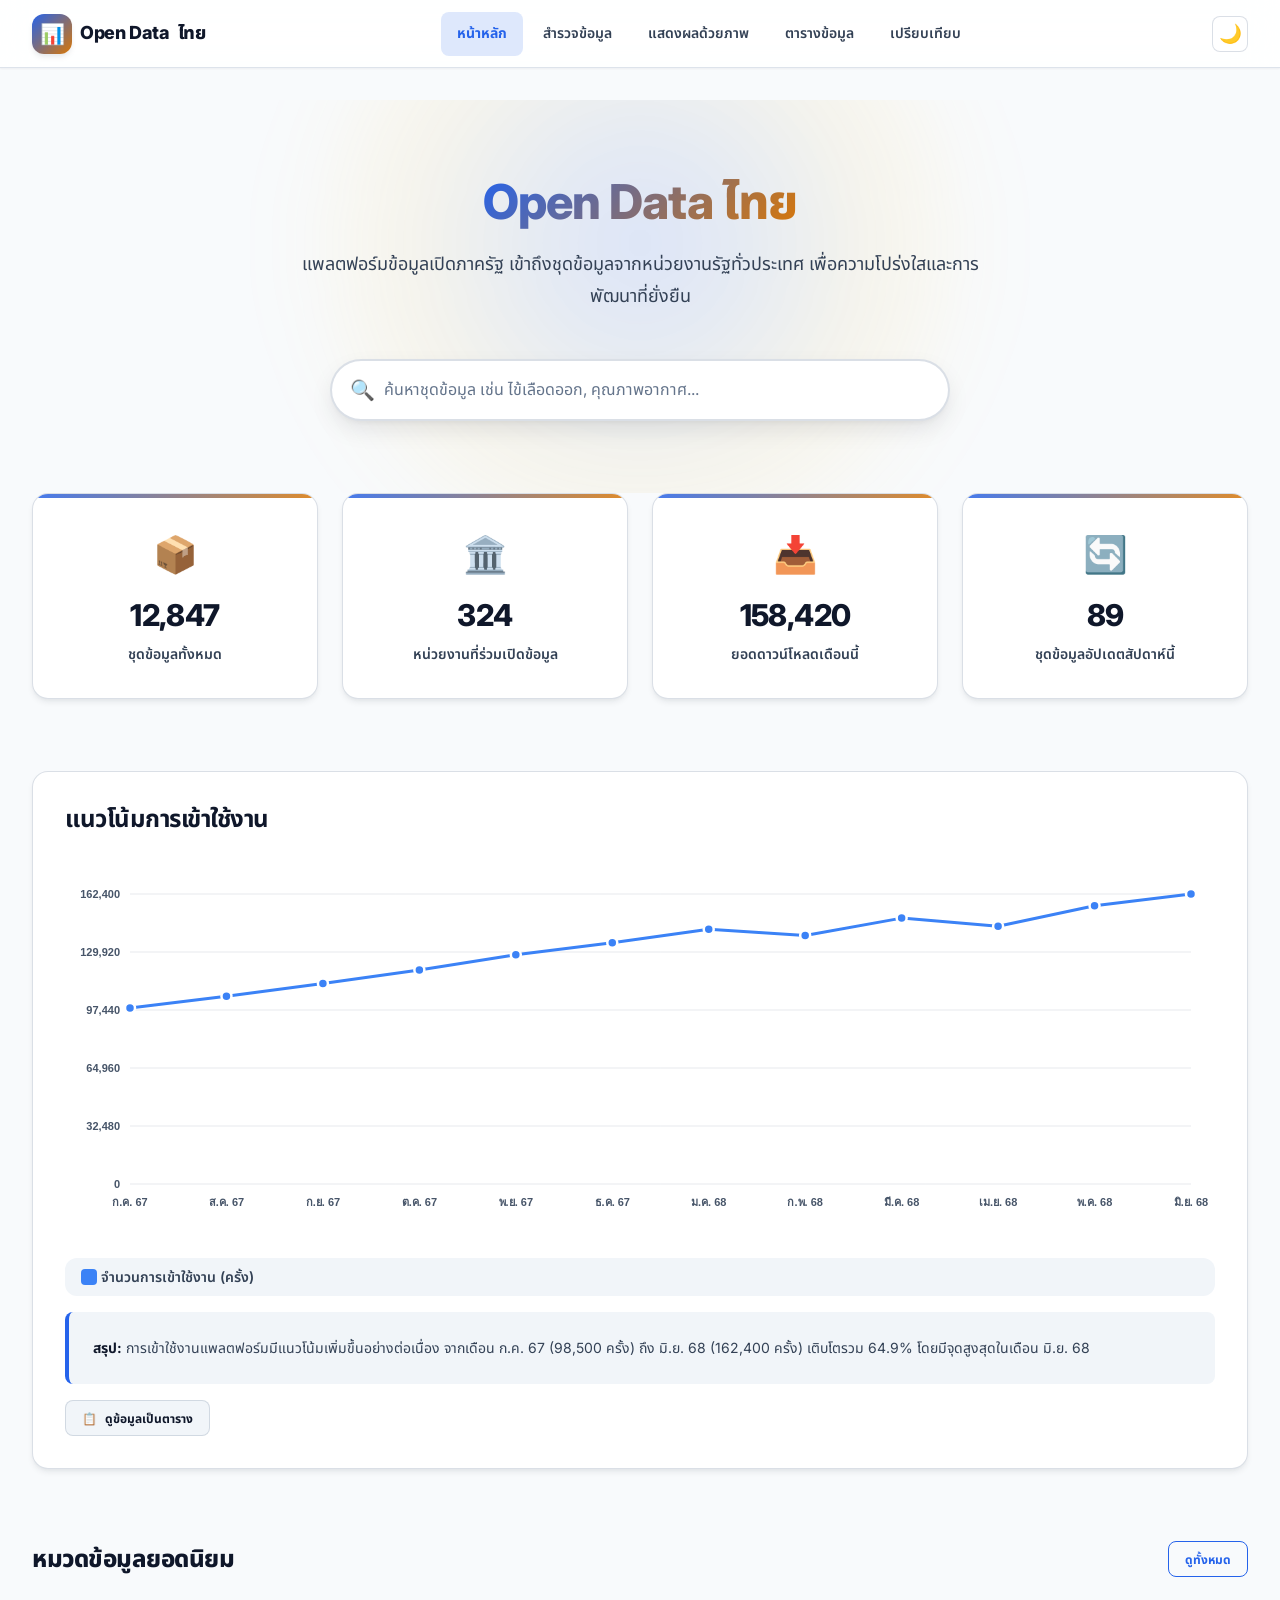
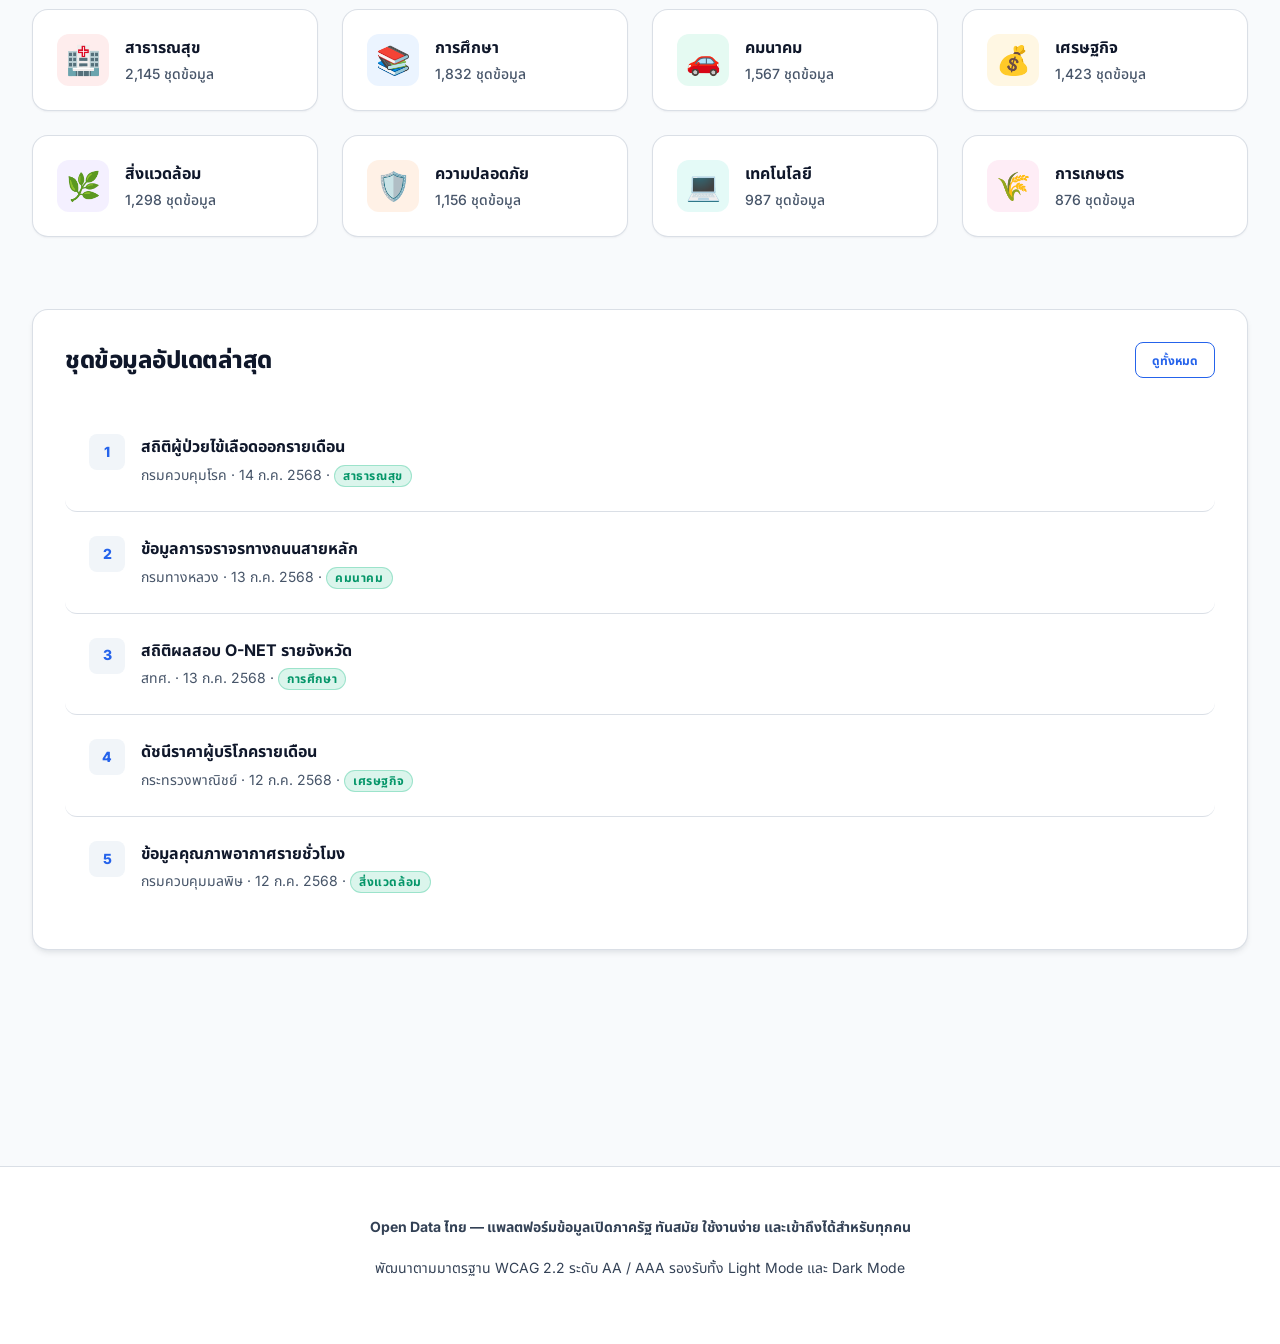
==== index.html @ 14d8b05e "update 39403043" ====
<!DOCTYPE html>
<html lang="th">
<head>
  <meta charset="UTF-8">
  <meta name="viewport" content="width=device-width, initial-scale=1.0">
  <meta name="description" content="Open Data ไทย — แพลตฟอร์มข้อมูลเปิดภาครัฐ ค้นหาและเข้าถึงชุดข้อมูลจากหน่วยงานรัฐทั่วประเทศ">
  <title>Open Data ไทย — หน้าหลัก</title>
  <link rel="stylesheet" href="css/styles.css">
  <link rel="stylesheet" href="css/components.css">
</head>
<body>
  <a href="#main-content" class="skip-link">ข้ามไปยังเนื้อหาหลัก</a>

  <header class="site-nav" role="banner">
    <div class="nav-inner">
      <a href="index.html" class="nav-brand" aria-label="Open Data ไทย หน้าหลัก">
        <span class="brand-icon" aria-hidden="true">📊</span>
        <span lang="en">Open Data</span> ไทย
      </a>
      <nav id="nav-links" class="nav-links" data-open="false" aria-label="เมนูหลัก">
        <a href="index.html" class="nav-link" aria-current="page">หน้าหลัก</a>
        <a href="explore.html" class="nav-link">สำรวจข้อมูล</a>
        <a href="visualization.html" class="nav-link">แสดงผลด้วยภาพ</a>
        <a href="data-table.html" class="nav-link">ตารางข้อมูล</a>
        <a href="compare.html" class="nav-link">เปรียบเทียบ</a>
      </nav>
      <div class="nav-actions" role="group" aria-label="เครื่องมือเสริมและการนำทาง">
        <button type="button" class="nav-toggle" id="nav-toggle" aria-expanded="false" aria-controls="nav-links" aria-label="เปิดเมนูนำทาง">☰</button>
      </div>
    </div>
  </header>

  <main id="main-content" class="page-content">
    <div class="container">

      <!-- Hero Section -->
      <section class="hero" aria-labelledby="hero-title">
        <h1 id="hero-title" class="text-gradient"><span lang="en">Open Data</span> ไทย</h1>
        <p>แพลตฟอร์มข้อมูลเปิดภาครัฐ เข้าถึงชุดข้อมูลจากหน่วยงานรัฐทั่วประเทศ เพื่อความโปร่งใสและการพัฒนาที่ยั่งยืน</p>

        <div class="search-box">
          <label for="search-home" class="sr-only">ค้นหาชุดข้อมูล</label>
          <span class="search-icon" aria-hidden="true">🔍</span>
          <input type="search" id="search-home" placeholder="ค้นหาชุดข้อมูล เช่น ไข้เลือดออก, คุณภาพอากาศ..." autocomplete="off">
        </div>
        <div id="search-results" role="status" aria-live="polite" class="sr-only"></div>
      </section>

      <!-- Stats -->
      <section class="section" aria-labelledby="stats-title">
        <h2 id="stats-title" class="sr-only">ตัวเลขสำคัญ</h2>
        <div class="grid grid-4" id="stats-grid">
          <!-- Populated by JS -->
        </div>
      </section>

      <!-- Usage Trend Chart -->
      <section class="section" aria-labelledby="trend-title">
        <div class="chart-container">
          <div class="chart-header">
            <h2 id="trend-title">แนวโน้มการเข้าใช้งาน</h2>
          </div>
          <div class="chart-canvas-wrapper">
            <canvas id="usage-chart" aria-label="กราฟเส้นแสดงแนวโน้มการเข้าใช้งานย้อนหลัง 12 เดือน"></canvas>
          </div>
          <div id="trend-legend"></div>
          <div class="chart-summary" id="trend-summary">
            <!-- Populated by JS -->
          </div>
          <div id="trend-table-toggle" style="margin-top: var(--space-md);"></div>
        </div>
      </section>

      <!-- Popular Categories -->
      <section class="section" aria-labelledby="categories-title">
        <div class="section-header">
          <h2 id="categories-title">หมวดข้อมูลยอดนิยม</h2>
          <a href="explore.html" class="btn btn-outline btn-sm">ดูทั้งหมด</a>
        </div>
        <div class="grid grid-4" id="categories-grid">
          <!-- Populated by JS -->
        </div>
      </section>

      <!-- Latest Datasets -->
      <section class="section" aria-labelledby="latest-title">
        <div class="card">
          <div class="section-header">
            <h2 id="latest-title">ชุดข้อมูลอัปเดตล่าสุด</h2>
            <a href="explore.html" class="btn btn-outline btn-sm">ดูทั้งหมด</a>
          </div>
          <div id="latest-list" role="list">
            <!-- Populated by JS -->
          </div>
        </div>
      </section>

    </div>
  </main>

  <footer class="site-footer" role="contentinfo">
    <div class="footer-inner">
      <p><span lang="en">Open Data</span> ไทย — แพลตฟอร์มข้อมูลเปิดภาครัฐ ทันสมัย ใช้งานง่าย และเข้าถึงได้สำหรับทุกคน</p>
      <p>พัฒนาตามมาตรฐาน <span lang="en">WCAG 2.2</span> ระดับ <span lang="en">AA / AAA</span> รองรับทั้ง <span lang="en">Light Mode</span> และ <span lang="en">Dark Mode</span></p>
    </div>
  </footer>

  <script src="js/mock-data.js"></script>
  <script src="js/chart.js"></script>
  <script src="js/main.js"></script>
  <script src="js/home.js"></script>
</body>
</html>
---- css/styles.css ----
/* ==========================================================
   Open Data ไทย — Design System & Core Styles
   Modern Enterprise UI / SaaS Look
   WCAG 2.2 AA & AAA Compliant (Light & Dark Themes)
   ========================================================== */

/* --- Google Fonts --- */
@import url('https://fonts.googleapis.com/css2?family=Inter:wght@300;400;500;600;700;800&family=Noto+Sans+Thai:wght@300;400;500;600;700;800&display=swap');

/* --- Design Tokens --- */
:root, [data-theme="dark"] {
  /* Colors — Dark Theme (Sleek Obsidian & Glassmorphism) */
  --color-bg:          #080e1a;
  --color-bg-alt:      #0f172a;
  --color-surface-1:   #162032;
  --color-surface-2:   #1e293b;
  --color-surface-3:   #334155;

  /* Primary & Accent */
  --color-primary:     #60a5fa;
  --color-primary-dark:#3b82f6;
  --color-primary-glow: rgba(96, 165, 250, 0.2);
  --color-accent:      #fbbf24;
  --color-accent-dark: #f59e0b;
  --color-accent-glow: rgba(251, 191, 36, 0.2);

  /* Semantic */
  --color-success:     #34d399;
  --color-warning:     #fbbf24;
  --color-error:       #f87171;
  --color-info:        #60a5fa;

  /* Text — All contrast ratios against background check >= 4.5:1 (AA) or >= 7:1 (AAA) */
  --color-text:        #f8fafc;   /* 16.2:1 on #080e1a (AAA) */
  --color-text-2:      #cbd5e1;   /* 11.2:1 (AAA) */
  --color-text-3:      #94a3b8;   /* 6.7:1  (AA / AAA large) */
  --color-text-muted:  #869ab8;   /* 5.6:1  (AA minimum >= 4.5:1 for normal text) */

  /* Borders & Overlays */
  --color-border:      rgba(148, 163, 184, 0.18);
  --color-border-hover:rgba(148, 163, 184, 0.38);
  --color-glass:       rgba(22, 32, 50, 0.75);
  --color-glass-border:rgba(148, 163, 184, 0.18);
  --color-overlay:     rgba(0, 0, 0, 0.65);

  /* Shadows */
  --shadow-sm:  0 1px 2px rgba(0,0,0,0.4);
  --shadow-md:  0 4px 6px -1px rgba(0,0,0,0.4), 0 2px 4px -1px rgba(0,0,0,0.25);
  --shadow-lg:  0 10px 25px -3px rgba(0,0,0,0.5), 0 4px 6px -2px rgba(0,0,0,0.3);
  --shadow-xl:  0 20px 50px -10px rgba(0,0,0,0.6);
  --shadow-glow:0 0 25px var(--color-primary-glow);

  /* Chart & Canvas colors */
  --chart-grid:        rgba(148, 163, 184, 0.15);
  --chart-text:        #94a3b8;
  --chart-point-stroke:#080e1a;
}

[data-theme="light"] {
  /* Colors — Light Theme (Clean Enterprise / Modern SaaS) */
  --color-bg:          #f8fafc;
  --color-bg-alt:      #f1f5f9;
  --color-surface-1:   #ffffff;
  --color-surface-2:   #f1f5f9;
  --color-surface-3:   #e2e8f0;

  /* Primary & Accent — Darker shades for high contrast on white/light backgrounds */
  --color-primary:     #2563eb;   /* 7.5:1 on #ffffff (AAA) */
  --color-primary-dark:#1d4ed8;
  --color-primary-glow: rgba(37, 99, 235, 0.15);
  --color-accent:      #d97706;   /* 4.6:1 on #ffffff (AA) */
  --color-accent-dark: #b45309;
  --color-accent-glow: rgba(217, 119, 6, 0.15);

  /* Semantic */
  --color-success:     #059669;
  --color-warning:     #d97706;
  --color-error:       #dc2626;
  --color-info:        #2563eb;

  /* Text — High Contrast check on #ffffff / #f8fafc */
  --color-text:        #0f172a;   /* 17.5:1 (AAA) */
  --color-text-2:      #334155;   /* 10.1:1 (AAA) */
  --color-text-3:      #475569;   /* 7.0:1  (AAA) */
  --color-text-muted:  #64748b;   /* 4.54:1 (AA for normal text) */

  /* Borders & Overlays */
  --color-border:      rgba(148, 163, 184, 0.35);
  --color-border-hover:rgba(100, 116, 139, 0.6);
  --color-glass:       rgba(255, 255, 255, 0.88);
  --color-glass-border:rgba(203, 213, 225, 0.65);
  --color-overlay:     rgba(15, 23, 42, 0.55);

  /* Shadows — Soft, diffused shadows for elevated light appearance */
  --shadow-sm:  0 1px 2px rgba(15, 23, 42, 0.05);
  --shadow-md:  0 4px 6px -1px rgba(15, 23, 42, 0.08), 0 2px 4px -1px rgba(15, 23, 42, 0.04);
  --shadow-lg:  0 10px 25px -3px rgba(15, 23, 42, 0.1), 0 4px 6px -2px rgba(15, 23, 42, 0.05);
  --shadow-xl:  0 20px 50px -10px rgba(15, 23, 42, 0.15);
  --shadow-glow:0 0 25px rgba(37, 99, 235, 0.15);

  /* Chart & Canvas colors */
  --chart-grid:        rgba(100, 116, 139, 0.15);
  --chart-text:        #475569;
  --chart-point-stroke:#ffffff;
}

:root {
  /* Chart palette — 8 distinct high-contrast colors, supplemented by patterns for color-blind */
  --chart-1: #3b82f6;
  --chart-2: #f59e0b;
  --chart-3: #10b981;
  --chart-4: #ef4444;
  --chart-5: #8b5cf6;
  --chart-6: #f97316;
  --chart-7: #14b8a6;
  --chart-8: #ec4899;

  /* Spacing */
  --space-xs:  0.25rem;
  --space-sm:  0.5rem;
  --space-md:  1rem;
  --space-lg:  1.5rem;
  --space-xl:  2rem;
  --space-2xl: 3rem;
  --space-3xl: 4.5rem;

  /* Typography */
  --font-sans: 'Inter', 'Noto Sans Thai', -apple-system, BlinkMacSystemFont, 'Segoe UI', Roboto, sans-serif;
  --font-mono: 'SF Mono', 'Fira Code', 'JetBrains Mono', monospace;

  --text-xs:   0.75rem;
  --text-sm:   0.875rem;
  --text-base: 1rem;
  --text-lg:   1.125rem;
  --text-xl:   1.25rem;
  --text-2xl:  1.5rem;
  --text-3xl:  1.875rem;
  --text-4xl:  2.25rem;
  --text-5xl:  3rem;

  --leading-tight:  1.25;
  --leading-normal: 1.6;
  --leading-relaxed:1.75;

  /* Borders */
  --radius-sm:  0.375rem;
  --radius-md:  0.5rem;
  --radius-lg:  0.75rem;
  --radius-xl:  1rem;
  --radius-2xl: 1.5rem;
  --radius-full:9999px;

  /* Transitions */
  --transition-fast:   150ms cubic-bezier(0.4, 0, 0.2, 1);
  --transition-normal: 250ms cubic-bezier(0.4, 0, 0.2, 1);
  --transition-slow:   400ms cubic-bezier(0.4, 0, 0.2, 1);

  /* Layout */
  --max-width:     1400px;
  --sidebar-width: 300px;
  --nav-height:    68px;
}

/* --- Reset & Base --- */
*,
*::before,
*::after {
  box-sizing: border-box;
  margin: 0;
  padding: 0;
}

html {
  font-size: 16px;
  scroll-behavior: smooth;
  -webkit-text-size-adjust: 100%;
}

body {
  font-family: var(--font-sans);
  font-size: var(--text-base);
  line-height: var(--leading-normal);
  color: var(--color-text);
  background-color: var(--color-bg);
  min-height: 100vh;
  -webkit-font-smoothing: antialiased;
  -moz-osx-font-smoothing: grayscale;
  transition: background-color var(--transition-normal), color var(--transition-normal);
}

img, svg, video, canvas {
  display: block;
  max-width: 100%;
}

a {
  color: var(--color-primary);
  text-decoration: none;
  transition: color var(--transition-fast);
}

a:hover {
  color: var(--color-accent);
  text-decoration: underline;
}

ul, ol {
  list-style: none;
}

table {
  border-collapse: collapse;
  width: 100%;
}

button, input, select, textarea {
  font: inherit;
  color: inherit;
}

/* --- Skip Navigation (WCAG 2.4.1) --- */
.skip-link {
  position: absolute;
  top: -100%;
  left: var(--space-md);
  background: var(--color-primary);
  color: #ffffff;
  padding: var(--space-sm) var(--space-lg);
  border-radius: var(--radius-md);
  font-weight: 700;
  z-index: 100000;
  box-shadow: var(--shadow-xl);
  transition: top var(--transition-fast);
}

.skip-link:focus {
  top: var(--space-md);
  outline: 3px solid var(--color-accent);
  outline-offset: 2px;
}

/* --- Focus Styles (WCAG 2.4.7 / 2.4.11 / 2.4.13) --- */
:focus-visible {
  outline: 3px solid var(--color-primary);
  outline-offset: 3px;
  border-radius: var(--radius-sm);
}

:focus:not(:focus-visible) {
  outline: none;
}

/* --- Typography --- */
h1, h2, h3, h4, h5, h6 {
  line-height: var(--leading-tight);
  font-weight: 700;
  color: var(--color-text);
  letter-spacing: -0.02em;
}

h1 { font-size: var(--text-4xl); margin-bottom: var(--space-lg); }
h2 { font-size: var(--text-2xl); margin-bottom: var(--space-md); }
h3 { font-size: var(--text-xl);  margin-bottom: var(--space-sm); }
h4 { font-size: var(--text-lg);  margin-bottom: var(--space-sm); }

p {
  margin-bottom: var(--space-md);
  color: var(--color-text-2);
}

.text-gradient {
  background: linear-gradient(135deg, var(--color-primary), var(--color-accent));
  -webkit-background-clip: text;
  -webkit-text-fill-color: transparent;
  background-clip: text;
  display: inline-block;
}

/* --- Layout Utilities --- */
.container {
  max-width: var(--max-width);
  margin: 0 auto;
  padding: 0 var(--space-xl);
}

.page-content {
  padding-top: calc(var(--nav-height) + var(--space-xl));
  padding-bottom: var(--space-3xl);
  min-height: calc(100vh - var(--nav-height));
}

.grid {
  display: grid;
  gap: var(--space-lg);
}

.grid-2 { grid-template-columns: repeat(2, 1fr); }
.grid-3 { grid-template-columns: repeat(3, 1fr); }
.grid-4 { grid-template-columns: repeat(4, 1fr); }

.flex {
  display: flex;
  align-items: center;
  gap: var(--space-md);
}

.flex-between {
  display: flex;
  align-items: center;
  justify-content: space-between;
}

.flex-wrap {
  flex-wrap: wrap;
}

/* --- Glass Card & Modern Container --- */
.glass {
  background: var(--color-glass);
  backdrop-filter: blur(16px);
  -webkit-backdrop-filter: blur(16px);
  border: 1px solid var(--color-glass-border);
  border-radius: var(--radius-xl);
  box-shadow: var(--shadow-md);
  transition: border-color var(--transition-normal), box-shadow var(--transition-normal);
}

.glass:hover {
  border-color: var(--color-border-hover);
  box-shadow: var(--shadow-lg);
}

/* --- Animations --- */
@keyframes fadeIn {
  from { opacity: 0; transform: translateY(10px); }
  to   { opacity: 1; transform: translateY(0); }
}

@keyframes fadeInUp {
  from { opacity: 0; transform: translateY(20px); }
  to   { opacity: 1; transform: translateY(0); }
}

@keyframes slideInLeft {
  from { opacity: 0; transform: translateX(-20px); }
  to   { opacity: 1; transform: translateX(0); }
}

@keyframes pulse {
  0%, 100% { opacity: 1; }
  50%      { opacity: 0.6; }
}

@keyframes countUp {
  from { opacity: 0; transform: scale(0.85); }
  to   { opacity: 1; transform: scale(1); }
}

@keyframes shimmer {
  0%   { background-position: -200% 0; }
  100% { background-position: 200% 0; }
}

.animate-fade-in     { animation: fadeIn 0.5s ease both; }
.animate-fade-in-up  { animation: fadeInUp 0.6s ease both; }
.animate-slide-left  { animation: slideInLeft 0.5s ease both; }

.stagger-1 { animation-delay: 0.1s; }
.stagger-2 { animation-delay: 0.2s; }
.stagger-3 { animation-delay: 0.3s; }
.stagger-4 { animation-delay: 0.4s; }
.stagger-5 { animation-delay: 0.5s; }
.stagger-6 { animation-delay: 0.6s; }
.stagger-7 { animation-delay: 0.7s; }
.stagger-8 { animation-delay: 0.8s; }

/* --- Screen Reader Only (WCAG) --- */
.sr-only {
  position: absolute;
  width: 1px;
  height: 1px;
  padding: 0;
  margin: -1px;
  overflow: hidden;
  clip: rect(0, 0, 0, 0);
  white-space: nowrap;
  border: 0;
}

/* --- Live Region (WCAG) --- */
.live-region {
  position: absolute;
  width: 1px;
  height: 1px;
  overflow: hidden;
  clip: rect(0, 0, 0, 0);
}

/* --- Responsive Breakpoints (Mobile First adapted) --- */
@media (max-width: 1200px) {
  .grid-4 { grid-template-columns: repeat(2, 1fr); }
  :root {
    --max-width: 100%;
  }
}

@media (max-width: 768px) {
  :root {
    --space-xl: 1.25rem;
    --space-2xl: 1.75rem;
    --space-3xl: 2.5rem;
    --nav-height: 60px;
  }

  h1 { font-size: var(--text-2xl); }
  h2 { font-size: var(--text-xl); }

  .grid-2,
  .grid-3,
  .grid-4 {
    grid-template-columns: 1fr;
  }

  .container {
    padding: 0 var(--space-md);
  }
}

@media (max-width: 480px) {
  html { font-size: 14.5px; }
  h1 { font-size: var(--text-xl); }
}

/* --- Print --- */
@media print {
  body {
    background: #fff !important;
    color: #000 !important;
  }
  .skip-link, nav, .no-print, .theme-toggle { display: none !important; }
  .card, .glass {
    box-shadow: none !important;
    border: 1px solid #ccc !important;
    backdrop-filter: none !important;
  }
}

/* --- Reduced Motion (WCAG 2.3.3) --- */
@media (prefers-reduced-motion: reduce) {
  *, *::before, *::after {
    animation-duration: 0.01ms !important;
    animation-iteration-count: 1 !important;
    transition-duration: 0.01ms !important;
    scroll-behavior: auto !important;
  }
}
---- css/components.css ----
/* ==========================================================
   Open Data ไทย — Component Styles
   Modern Enterprise UI / SaaS Look
   WCAG 2.2 AA & AAA Compliant (Light & Dark Themes)
   ========================================================== */

/* --- Navigation --- */
.site-nav {
  position: fixed;
  top: 0;
  left: 0;
  right: 0;
  height: var(--nav-height);
  background: var(--color-glass);
  backdrop-filter: blur(20px) saturate(180%);
  -webkit-backdrop-filter: blur(20px) saturate(180%);
  border-bottom: 1px solid var(--color-glass-border);
  z-index: 1000;
  transition: background-color var(--transition-normal), border-color var(--transition-normal);
  box-shadow: var(--shadow-sm);
}

.nav-inner {
  max-width: var(--max-width);
  margin: 0 auto;
  padding: 0 var(--space-xl);
  height: 100%;
  display: flex;
  align-items: center;
  justify-content: space-between;
}

.nav-brand {
  display: flex;
  align-items: center;
  gap: var(--space-sm);
  font-size: var(--text-lg);
  font-weight: 800;
  color: var(--color-text);
  text-decoration: none;
  letter-spacing: -0.02em;
}

.nav-brand:hover {
  color: var(--color-primary);
  text-decoration: none;
}

.nav-brand .brand-icon {
  width: 40px;
  height: 40px;
  background: linear-gradient(135deg, var(--color-primary), var(--color-accent));
  border-radius: var(--radius-lg);
  display: flex;
  align-items: center;
  justify-content: center;
  font-size: var(--text-xl);
  box-shadow: var(--shadow-md);
  color: #ffffff;
}

.nav-actions {
  display: flex;
  align-items: center;
  gap: var(--space-md);
}

.nav-links {
  display: flex;
  align-items: center;
  gap: var(--space-xs);
}

.nav-link {
  padding: var(--space-sm) var(--space-md);
  min-height: 44px;
  display: inline-flex;
  align-items: center;
  border-radius: var(--radius-md);
  color: var(--color-text-2);
  font-size: var(--text-sm);
  font-weight: 600;
  transition: all var(--transition-fast);
  text-decoration: none;
  white-space: nowrap;
}

.nav-link:hover {
  color: var(--color-text);
  background: var(--color-surface-2);
  text-decoration: none;
}

.nav-link[aria-current="page"] {
  color: var(--color-primary);
  background: var(--color-primary-glow);
  font-weight: 700;
}

/* WCAG Quick Tools & Theme Switcher Button */
.wcag-quick-tools {
  display: flex;
  align-items: center;
  gap: var(--space-sm);
  background: var(--color-surface-2);
  padding: 4px;
  border-radius: var(--radius-lg);
  border: 1px solid var(--color-border);
}

.font-size-group {
  display: flex;
  align-items: center;
  gap: 2px;
  background: var(--color-surface-1);
  border-radius: var(--radius-md);
  padding: 2px;
  border: 1px solid var(--color-border);
}

.wcag-tool-btn {
  display: inline-flex;
  align-items: center;
  justify-content: center;
  width: 32px;
  height: 32px;
  border-radius: var(--radius-sm);
  background: transparent;
  border: none;
  color: var(--color-text-2);
  font-size: var(--text-xs);
  font-weight: 700;
  cursor: pointer;
  transition: all var(--transition-fast);
}

.wcag-tool-btn:hover,
.wcag-tool-btn.active {
  background: var(--color-primary);
  color: #ffffff;
  box-shadow: var(--shadow-sm);
}

.theme-toggle {
  display: inline-flex;
  align-items: center;
  justify-content: center;
  width: 36px;
  height: 36px;
  border-radius: var(--radius-md);
  background: var(--color-surface-1);
  border: 1px solid var(--color-border);
  color: var(--color-text);
  font-size: 1.15rem;
  cursor: pointer;
  transition: all var(--transition-fast);
}

.theme-toggle:hover {
  background: var(--color-surface-3);
  border-color: var(--color-primary);
  transform: scale(1.05);
}

.theme-toggle:focus-visible,
.wcag-tool-btn:focus-visible,
.wcag-suite-trigger:focus-visible {
  outline: 3px solid var(--color-primary);
  outline-offset: 2px;
}

.wcag-suite-trigger {
  display: inline-flex;
  align-items: center;
  gap: 6px;
  height: 36px;
  padding: 0 12px;
  border-radius: var(--radius-md);
  background: linear-gradient(135deg, #3b82f6, #1d4ed8);
  border: 1px solid rgba(255, 255, 255, 0.2);
  color: #ffffff;
  font-size: var(--text-xs);
  font-weight: 700;
  cursor: pointer;
  transition: all var(--transition-fast);
  box-shadow: 0 2px 8px rgba(37, 99, 235, 0.3);
}

.wcag-suite-trigger:hover {
  transform: translateY(-1px);
  box-shadow: 0 4px 12px rgba(37, 99, 235, 0.5);
}

.badge-wcag-suite {
  background: rgba(255, 255, 255, 0.25);
  color: #ffffff;
  padding: 1px 5px;
  border-radius: 4px;
  font-size: 10px;
  letter-spacing: 0.03em;
}

/* Mobile nav toggle */
.nav-toggle {
  display: none;
  background: var(--color-surface-2);
  border: 1px solid var(--color-border);
  color: var(--color-text);
  font-size: 1.5rem;
  cursor: pointer;
  width: 44px;
  height: 44px;
  border-radius: var(--radius-md);
  transition: all var(--transition-fast);
}

.nav-toggle:hover {
  background: var(--color-surface-3);
  border-color: var(--color-border-hover);
}

@media (max-width: 1024px) {
  .font-size-group {
    display: none;
  }
}

@media (max-width: 768px) {
  .nav-toggle {
    display: inline-flex;
    align-items: center;
    justify-content: center;
  }

  .nav-actions {
    gap: var(--space-sm);
  }

  .wcag-trigger-text {
    display: none;
  }

  .wcag-suite-trigger {
    padding: 0 10px;
    height: 40px;
  }

  .theme-toggle {
    width: 40px;
    height: 40px;
  }

  .nav-links {
    position: fixed;
    top: var(--nav-height);
    left: 0;
    right: 0;
    background: var(--color-surface-1);
    border-bottom: 1px solid var(--color-border);
    flex-direction: column;
    padding: var(--space-lg) var(--space-md);
    gap: var(--space-sm);
    transform: translateY(-120%);
    opacity: 0;
    visibility: hidden;
    transition: transform var(--transition-normal), opacity var(--transition-normal), visibility var(--transition-normal);
    box-shadow: var(--shadow-xl);
  }

  .nav-links[data-open="true"] {
    transform: translateY(0);
    opacity: 1;
    visibility: visible;
  }

  .nav-link {
    width: 100%;
    justify-content: center;
    padding: var(--space-md);
    font-size: var(--text-base);
  }
}

/* --- Hero Section --- */
.hero {
  text-align: center;
  padding: var(--space-3xl) 0;
  position: relative;
  overflow: hidden;
}

.hero::before {
  content: '';
  position: absolute;
  top: -40%;
  left: 50%;
  transform: translateX(-50%);
  width: 800px;
  height: 600px;
  background: radial-gradient(circle at center, var(--color-primary-glow) 0%, rgba(251, 191, 36, 0.08) 50%, transparent 70%);
  pointer-events: none;
  z-index: 0;
  filter: blur(40px);
}

.hero h1 {
  font-size: var(--text-5xl);
  font-weight: 800;
  position: relative;
  z-index: 1;
  margin-bottom: var(--space-md);
}

.hero p {
  font-size: var(--text-lg);
  max-width: 680px;
  margin: 0 auto var(--space-2xl);
  position: relative;
  z-index: 1;
  color: var(--color-text-2);
  line-height: var(--leading-relaxed);
}

/* --- Search Box --- */
.search-box {
  position: relative;
  max-width: 620px;
  margin: 0 auto;
  z-index: 1;
}

.search-box input {
  width: 100%;
  padding: var(--space-md) var(--space-xl);
  padding-left: 3.25rem;
  min-height: 54px;
  background: var(--color-surface-1);
  border: 2px solid var(--color-border);
  border-radius: var(--radius-full);
  color: var(--color-text);
  font-size: var(--text-base);
  box-shadow: var(--shadow-lg);
  transition: all var(--transition-normal);
}

.search-box input:focus {
  border-color: var(--color-primary);
  box-shadow: 0 0 0 4px var(--color-primary-glow), var(--shadow-xl);
  background: var(--color-surface-1);
}

.search-box input::placeholder {
  color: var(--color-text-muted);
}

.search-box .search-icon {
  position: absolute;
  left: 1.25rem;
  top: 50%;
  transform: translateY(-50%);
  color: var(--color-text-muted);
  font-size: 1.25rem;
  pointer-events: none;
}

/* --- Stat Cards --- */
.stat-card {
  background: var(--color-surface-1);
  border: 1px solid var(--color-border);
  border-radius: var(--radius-xl);
  padding: var(--space-xl);
  text-align: center;
  transition: all var(--transition-normal);
  position: relative;
  overflow: hidden;
  box-shadow: var(--shadow-md);
}

.stat-card::before {
  content: '';
  position: absolute;
  top: 0;
  left: 0;
  right: 0;
  height: 4px;
  background: linear-gradient(90deg, var(--color-primary), var(--color-accent));
  opacity: 0.85;
  transition: height var(--transition-fast);
}

.stat-card:hover {
  border-color: var(--color-primary);
  transform: translateY(-4px);
  box-shadow: var(--shadow-lg);
}

.stat-card:hover::before {
  height: 6px;
}

.stat-card .stat-icon {
  font-size: 2.25rem;
  margin-bottom: var(--space-sm);
  display: inline-block;
}

.stat-card .stat-value {
  font-size: var(--text-3xl);
  font-weight: 800;
  color: var(--color-text);
  margin-bottom: var(--space-xs);
  letter-spacing: -0.02em;
}

.stat-card .stat-label {
  font-size: var(--text-sm);
  font-weight: 600;
  color: var(--color-text-2);
}

/* --- Section & Section Header --- */
.section {
  margin-bottom: var(--space-3xl);
}

.section-header {
  display: flex;
  align-items: center;
  justify-content: space-between;
  margin-bottom: var(--space-xl);
  flex-wrap: wrap;
  gap: var(--space-md);
}

.section-header h2 {
  margin-bottom: 0;
  font-size: var(--text-2xl);
  font-weight: 800;
}

/* --- Cards --- */
.card {
  background: var(--color-surface-1);
  border: 1px solid var(--color-border);
  border-radius: var(--radius-xl);
  padding: var(--space-xl);
  transition: all var(--transition-normal);
  box-shadow: var(--shadow-md);
}

.card:hover {
  border-color: var(--color-border-hover);
  box-shadow: var(--shadow-lg);
}

.card-header {
  display: flex;
  align-items: center;
  justify-content: space-between;
  margin-bottom: var(--space-md);
  flex-wrap: wrap;
  gap: var(--space-sm);
}

.card-title {
  font-size: var(--text-lg);
  font-weight: 700;
}

/* --- Category Cards --- */
.category-card {
  background: var(--color-surface-1);
  border: 1px solid var(--color-border);
  border-radius: var(--radius-xl);
  padding: var(--space-lg);
  display: flex;
  align-items: center;
  gap: var(--space-md);
  transition: all var(--transition-normal);
  cursor: pointer;
  text-decoration: none;
  color: inherit;
  box-shadow: var(--shadow-sm);
}

.category-card:hover {
  border-color: var(--color-primary);
  background: var(--color-surface-2);
  transform: translateY(-4px);
  box-shadow: var(--shadow-md);
  text-decoration: none;
  color: inherit;
}

.category-card .cat-icon {
  width: 52px;
  height: 52px;
  border-radius: var(--radius-lg);
  background: var(--color-surface-2);
  display: flex;
  align-items: center;
  justify-content: center;
  font-size: 1.75rem;
  flex-shrink: 0;
  transition: background-color var(--transition-fast);
}

.category-card:hover .cat-icon {
  background: var(--color-primary-glow);
}

.category-card .cat-info {
  flex: 1;
}

.category-card .cat-name {
  font-weight: 700;
  font-size: var(--text-base);
  margin-bottom: 2px;
  color: var(--color-text);
}

.category-card .cat-count {
  font-size: var(--text-sm);
  color: var(--color-text-3);
  font-weight: 500;
}

/* --- Buttons --- */
.btn {
  display: inline-flex;
  align-items: center;
  justify-content: center;
  gap: var(--space-sm);
  padding: var(--space-sm) var(--space-lg);
  min-height: 44px;
  border-radius: var(--radius-md);
  font-size: var(--text-sm);
  font-weight: 700;
  border: 1px solid transparent;
  cursor: pointer;
  transition: all var(--transition-fast);
  text-decoration: none;
  white-space: nowrap;
  user-select: none;
}

.btn:hover {
  text-decoration: none;
}

.btn-primary {
  background: var(--color-primary);
  color: var(--chart-point-stroke); /* Ensures AAA contrast on both Light (#ffffff on blue) and Dark (#080e1a on blue) */
  box-shadow: var(--shadow-sm);
}

.btn-primary:hover {
  background: var(--color-primary-dark);
  box-shadow: var(--shadow-glow);
}

.btn-secondary {
  background: var(--color-surface-2);
  color: var(--color-text);
  border: 1px solid var(--color-border);
}

.btn-secondary:hover {
  background: var(--color-surface-3);
  border-color: var(--color-border-hover);
  box-shadow: var(--shadow-sm);
}

.btn-outline {
  background: transparent;
  color: var(--color-primary);
  border: 1.5px solid var(--color-primary);
}

.btn-outline:hover {
  background: var(--color-primary-glow);
  color: var(--color-primary-dark);
}

.btn-sm {
  padding: var(--space-xs) var(--space-md);
  min-height: 36px;
  font-size: var(--text-xs);
}

.btn-icon {
  width: 44px;
  height: 44px;
  padding: 0;
  display: inline-flex;
  align-items: center;
  justify-content: center;
  border-radius: var(--radius-md);
  background: var(--color-surface-2);
  border: 1px solid var(--color-border);
  color: var(--color-text-2);
  cursor: pointer;
  transition: all var(--transition-fast);
}

.btn-icon:hover {
  background: var(--color-surface-3);
  color: var(--color-text);
  border-color: var(--color-border-hover);
}

.btn-group {
  display: flex;
  gap: var(--space-sm);
  flex-wrap: wrap;
}

/* --- Badges / Tags --- */
.badge {
  display: inline-flex;
  align-items: center;
  padding: 4px var(--space-sm);
  border-radius: var(--radius-full);
  font-size: var(--text-xs);
  font-weight: 700;
  text-transform: uppercase;
  letter-spacing: 0.05em;
  line-height: 1;
}

.badge-csv  { background: rgba(16, 185, 129, 0.15); color: var(--color-success); border: 1px solid rgba(16, 185, 129, 0.3); }
.badge-json { background: rgba(59, 130, 246, 0.15); color: var(--color-primary); border: 1px solid rgba(59, 130, 246, 0.3); }
.badge-excel{ background: rgba(245, 158, 11, 0.15); color: var(--color-accent);  border: 1px solid rgba(245, 158, 11, 0.3); }
.badge-api  { background: rgba(139, 92, 246, 0.15); color: #a78bfa;              border: 1px solid rgba(139, 92, 246, 0.3); }

.tag {
  display: inline-flex;
  align-items: center;
  gap: var(--space-xs);
  padding: 6px var(--space-md);
  background: var(--color-surface-2);
  border: 1px solid var(--color-border);
  border-radius: var(--radius-full);
  font-size: var(--text-sm);
  font-weight: 600;
  color: var(--color-text);
  box-shadow: var(--shadow-sm);
}

.tag .tag-remove {
  background: none;
  border: none;
  color: var(--color-text-3);
  cursor: pointer;
  font-size: 1.1rem;
  line-height: 1;
  padding: 2px 4px;
  border-radius: 50%;
  transition: all var(--transition-fast);
  display: inline-flex;
  align-items: center;
  justify-content: center;
}

.tag .tag-remove:hover,
.tag .tag-remove:focus-visible {
  color: var(--color-error);
  background: rgba(239, 68, 68, 0.15);
}

/* --- Form Elements --- */
.form-group {
  margin-bottom: var(--space-md);
}

.form-label {
  display: block;
  font-size: var(--text-sm);
  font-weight: 700;
  color: var(--color-text);
  margin-bottom: var(--space-xs);
}

.form-input,
.form-select {
  width: 100%;
  padding: var(--space-sm) var(--space-md);
  min-height: 44px;
  background: var(--color-surface-1);
  border: 1.5px solid var(--color-border);
  border-radius: var(--radius-md);
  color: var(--color-text);
  font-size: var(--text-sm);
  transition: all var(--transition-fast);
}

.form-input:focus,
.form-select:focus {
  border-color: var(--color-primary);
  box-shadow: 0 0 0 3px var(--color-primary-glow);
  outline: none;
}

.form-select {
  appearance: none;
  background-image: url("data:image/svg+xml,%3Csvg xmlns='http://www.w3.org/2000/svg' width='14' height='14' viewBox='0 0 24 24' fill='none' stroke='%2364748b' stroke-width='2' stroke-linecap='round' stroke-linejoin='round'%3E%3Cpolyline points='6 9 12 15 18 9'%3E%3C/polyline%3E%3C/svg%3E");
  background-repeat: no-repeat;
  background-position: right 0.85rem center;
  padding-right: 2.5rem;
}

.form-checkbox,
.form-radio {
  display: flex;
  align-items: center;
  gap: var(--space-sm);
  cursor: pointer;
  font-size: var(--text-sm);
  font-weight: 500;
  color: var(--color-text-2);
  padding: var(--space-xs) 0;
  min-height: 36px;
}

.form-checkbox input[type="checkbox"],
.form-radio input[type="radio"] {
  width: 20px;
  height: 20px;
  accent-color: var(--color-primary);
  cursor: pointer;
  flex-shrink: 0;
}

fieldset {
  border: none;
  padding: 0;
  margin-bottom: var(--space-lg);
}

legend {
  font-size: var(--text-sm);
  font-weight: 700;
  color: var(--color-text);
  margin-bottom: var(--space-sm);
  padding-bottom: var(--space-xs);
  border-bottom: 1.5px solid var(--color-border);
  width: 100%;
}

/* --- Data Table --- */
.table-wrapper {
  overflow-x: auto;
  border: 1px solid var(--color-border);
  border-radius: var(--radius-xl);
  background: var(--color-surface-1);
  box-shadow: var(--shadow-sm);
}

.data-table {
  width: 100%;
  border-collapse: collapse;
  font-size: var(--text-sm);
}

.data-table thead {
  background: var(--color-surface-2);
}

.data-table th {
  padding: var(--space-md) var(--space-lg);
  text-align: left;
  font-weight: 700;
  color: var(--color-text);
  border-bottom: 2px solid var(--color-border);
  white-space: nowrap;
  position: relative;
}

.data-table th[aria-sort] {
  cursor: pointer;
  user-select: none;
  padding-right: 2.25rem;
}

.data-table th[aria-sort]::after {
  content: '⇕';
  position: absolute;
  right: var(--space-md);
  color: var(--color-text-muted);
  font-size: var(--text-xs);
}

.data-table th[aria-sort="ascending"]::after {
  content: '↑';
  color: var(--color-primary);
  font-weight: 800;
}

.data-table th[aria-sort="descending"]::after {
  content: '↓';
  color: var(--color-primary);
  font-weight: 800;
}

.data-table td {
  padding: var(--space-md) var(--space-lg);
  border-bottom: 1px solid var(--color-border);
  color: var(--color-text-2);
}

.data-table tbody tr {
  transition: background-color var(--transition-fast);
}

.data-table tbody tr:hover {
  background-color: var(--color-surface-2);
}

.data-table tbody tr.row-warning {
  background-color: rgba(245, 158, 11, 0.08);
}

.data-table tbody tr.row-warning:hover {
  background-color: rgba(245, 158, 11, 0.15);
}

/* Sticky first column */
.data-table.sticky-col th:first-child,
.data-table.sticky-col td:first-child {
  position: sticky;
  left: 0;
  z-index: 2;
  background-color: inherit;
  box-shadow: 2px 0 6px rgba(0, 0, 0, 0.08);
}

.data-table.sticky-col th:first-child {
  background-color: var(--color-surface-2);
}

.data-table.sticky-col td:first-child {
  background-color: var(--color-surface-1);
  font-weight: 600;
  color: var(--color-text);
}

.data-table.sticky-col tbody tr:hover td:first-child {
  background-color: var(--color-surface-2);
}

/* Multi-level headers */
.data-table th.col-group {
  text-align: center;
  border-bottom: 1px solid var(--color-border);
  background: var(--color-surface-3);
}

/* --- Responsive Table (card view for mobile) --- */
@media (max-width: 768px) {
  .responsive-table thead {
    display: none;
  }

  .responsive-table tbody tr {
    display: block;
    margin-bottom: var(--space-md);
    padding: var(--space-md);
    border: 1px solid var(--color-border);
    border-radius: var(--radius-xl);
    background: var(--color-surface-1);
    box-shadow: var(--shadow-sm);
  }

  .responsive-table tbody td {
    display: flex;
    justify-content: space-between;
    align-items: center;
    padding: var(--space-sm) 0;
    border-bottom: 1px solid var(--color-border);
    text-align: right;
    gap: var(--space-sm);
  }

  .responsive-table tbody td:last-child {
    border-bottom: none;
    padding-bottom: 0;
  }

  .responsive-table tbody td::before {
    content: attr(data-label);
    font-weight: 700;
    color: var(--color-text);
    font-size: var(--text-xs);
    text-transform: uppercase;
    text-align: left;
    margin-right: var(--space-md);
  }
}

/* --- Pagination --- */
.pagination {
  display: flex;
  align-items: center;
  justify-content: center;
  gap: var(--space-xs);
  margin-top: var(--space-xl);
  flex-wrap: wrap;
}

.pagination .page-btn {
  min-width: 44px;
  height: 44px;
  display: inline-flex;
  align-items: center;
  justify-content: center;
  padding: 0 var(--space-md);
  background: var(--color-surface-1);
  border: 1px solid var(--color-border);
  border-radius: var(--radius-md);
  color: var(--color-text-2);
  font-size: var(--text-sm);
  font-weight: 600;
  cursor: pointer;
  transition: all var(--transition-fast);
}

.pagination .page-btn:hover:not(:disabled) {
  background: var(--color-surface-2);
  color: var(--color-text);
  border-color: var(--color-border-hover);
  box-shadow: var(--shadow-sm);
}

.pagination .page-btn[aria-current="page"] {
  background: var(--color-primary);
  color: var(--chart-point-stroke);
  border-color: var(--color-primary);
  font-weight: 800;
  box-shadow: var(--shadow-md);
}

.pagination .page-btn:disabled {
  opacity: 0.35;
  cursor: not-allowed;
}

.pagination .page-info {
  font-size: var(--text-sm);
  color: var(--color-text-3);
  font-weight: 500;
  margin: 0 var(--space-sm);
}

/* --- Chart Container --- */
.chart-container {
  position: relative;
  background: var(--color-surface-1);
  border: 1px solid var(--color-border);
  border-radius: var(--radius-xl);
  padding: var(--space-xl);
  margin-bottom: var(--space-lg);
  box-shadow: var(--shadow-md);
}

.chart-header {
  display: flex;
  align-items: flex-start;
  justify-content: space-between;
  margin-bottom: var(--space-lg);
  flex-wrap: wrap;
  gap: var(--space-md);
}

.chart-title {
  font-size: var(--text-lg);
  font-weight: 700;
  color: var(--color-text);
}

.chart-canvas-wrapper {
  position: relative;
  width: 100%;
  height: 360px;
}

.chart-canvas-wrapper canvas {
  width: 100% !important;
  height: 100% !important;
}

.chart-legend {
  display: flex;
  flex-wrap: wrap;
  gap: var(--space-md);
  margin-top: var(--space-lg);
  padding: var(--space-sm) var(--space-md);
  background: var(--color-surface-2);
  border-radius: var(--radius-lg);
}

.chart-legend-item {
  display: flex;
  align-items: center;
  gap: var(--space-xs);
  font-size: var(--text-sm);
  font-weight: 600;
  color: var(--color-text-2);
}

.chart-legend-item .legend-color {
  width: 16px;
  height: 16px;
  border-radius: 4px;
  flex-shrink: 0;
}

.chart-summary {
  margin-top: var(--space-md);
  padding: var(--space-lg);
  background: var(--color-surface-2);
  border-left: 4px solid var(--color-primary);
  border-radius: var(--radius-md);
  font-size: var(--text-sm);
  color: var(--color-text-2);
  line-height: var(--leading-relaxed);
}

.chart-summary strong {
  color: var(--color-text);
}

.chart-tooltip {
  position: absolute;
  background: var(--color-surface-3);
  border: 1px solid var(--color-border-hover);
  border-radius: var(--radius-md);
  padding: var(--space-sm) var(--space-md);
  font-size: var(--text-sm);
  font-weight: 600;
  color: var(--color-text);
  pointer-events: none;
  z-index: 100;
  box-shadow: var(--shadow-xl);
  white-space: nowrap;
  transform: translate(-50%, -100%);
  margin-top: -10px;
  opacity: 0;
  transition: opacity var(--transition-fast);
}

.chart-tooltip.visible {
  opacity: 1;
}

/* --- Sidebar + Content Layout --- */
.layout-sidebar {
  display: grid;
  grid-template-columns: var(--sidebar-width) 1fr;
  gap: var(--space-xl);
}

.sidebar {
  position: sticky;
  top: calc(var(--nav-height) + var(--space-xl));
  max-height: calc(100vh - var(--nav-height) - var(--space-xl) * 2);
  overflow-y: auto;
  padding-right: var(--space-xs);
}

.sidebar::-webkit-scrollbar {
  width: 6px;
}

.sidebar::-webkit-scrollbar-thumb {
  background: var(--color-border);
  border-radius: var(--radius-full);
}

@media (max-width: 960px) {
  .layout-sidebar {
    grid-template-columns: 1fr;
  }

  .sidebar {
    position: static;
    max-height: none;
    padding-right: 0;
  }
}

/* --- Alert / Warning indicator --- */
.warning-icon {
  display: inline-flex;
  align-items: center;
  justify-content: center;
  width: 24px;
  height: 24px;
  background: rgba(245, 158, 11, 0.18);
  color: var(--color-warning);
  border-radius: 50%;
  font-size: var(--text-xs);
  font-weight: 800;
  margin-left: var(--space-xs);
  cursor: help;
  vertical-align: middle;
}

/* --- Dataset List Item --- */
.dataset-item {
  display: flex;
  align-items: flex-start;
  gap: var(--space-md);
  padding: var(--space-lg);
  border-bottom: 1px solid var(--color-border);
  transition: all var(--transition-fast);
  border-radius: var(--radius-lg);
}

.dataset-item:last-child {
  border-bottom: none;
}

.dataset-item:hover {
  background: var(--color-surface-2);
  transform: translateX(4px);
  box-shadow: var(--shadow-sm);
}

.dataset-item .ds-number {
  width: 36px;
  height: 36px;
  border-radius: var(--radius-md);
  background: var(--color-surface-2);
  display: flex;
  align-items: center;
  justify-content: center;
  font-size: var(--text-sm);
  font-weight: 800;
  color: var(--color-primary);
  flex-shrink: 0;
}

.dataset-item .ds-info {
  flex: 1;
}

.dataset-item .ds-title {
  font-weight: 700;
  font-size: var(--text-base);
  color: var(--color-text);
  margin-bottom: 4px;
}

.dataset-item .ds-meta {
  font-size: var(--text-sm);
  color: var(--color-text-3);
  line-height: var(--leading-normal);
}

/* --- Map Container --- */
.map-container {
  background: var(--color-surface-1);
  border: 1px solid var(--color-border);
  border-radius: var(--radius-xl);
  padding: var(--space-xl);
  position: relative;
  box-shadow: var(--shadow-md);
}

.map-container svg {
  width: 100%;
  max-width: 520px;
  margin: 0 auto;
}

.map-legend {
  display: flex;
  flex-direction: column;
  gap: var(--space-sm);
  margin-top: var(--space-lg);
  padding: var(--space-md);
  background: var(--color-surface-2);
  border-radius: var(--radius-lg);
}

.map-legend-item {
  display: flex;
  align-items: center;
  gap: var(--space-sm);
  font-size: var(--text-sm);
  font-weight: 600;
  color: var(--color-text-2);
}

.map-legend-item .legend-swatch {
  width: 24px;
  height: 16px;
  border-radius: 3px;
  flex-shrink: 0;
  box-shadow: var(--shadow-sm);
}

/* --- Footer --- */
.site-footer {
  border-top: 1px solid var(--color-border);
  padding: var(--space-2xl) 0;
  margin-top: var(--space-3xl);
  background: var(--color-surface-1);
}

.footer-inner {
  max-width: var(--max-width);
  margin: 0 auto;
  padding: 0 var(--space-xl);
  text-align: center;
  color: var(--color-text-3);
  font-size: var(--text-sm);
  line-height: var(--leading-relaxed);
}

.footer-inner p:first-child {
  font-weight: 700;
  color: var(--color-text-2);
}

/* --- Combobox (Province Selector) --- */
.combobox-wrapper {
  position: relative;
}

.combobox-input {
  width: 100%;
  padding: var(--space-sm) var(--space-md);
  min-height: 44px;
  background: var(--color-surface-1);
  border: 1.5px solid var(--color-border);
  border-radius: var(--radius-md);
  color: var(--color-text);
  font-size: var(--text-sm);
}

.combobox-input:focus {
  border-color: var(--color-primary);
  box-shadow: 0 0 0 3px var(--color-primary-glow);
  outline: none;
}

.combobox-listbox {
  position: absolute;
  top: 100%;
  left: 0;
  right: 0;
  max-height: 240px;
  overflow-y: auto;
  background: var(--color-surface-1);
  border: 1px solid var(--color-border-hover);
  border-radius: var(--radius-md);
  margin-top: 6px;
  z-index: 100;
  box-shadow: var(--shadow-xl);
  display: none;
}

.combobox-listbox[data-open="true"] {
  display: block;
}

.combobox-option {
  padding: var(--space-sm) var(--space-md);
  cursor: pointer;
  font-size: var(--text-sm);
  font-weight: 500;
  color: var(--color-text-2);
  transition: background-color var(--transition-fast), color var(--transition-fast);
}

.combobox-option:hover,
.combobox-option[aria-selected="true"] {
  background: var(--color-primary-glow);
  color: var(--color-primary-dark);
  font-weight: 700;
}

.combobox-option[data-active="true"] {
  background: var(--color-surface-2);
}

/* --- Selected Tags --- */
.selected-tags {
  display: flex;
  flex-wrap: wrap;
  gap: var(--space-sm);
  margin-top: var(--space-md);
}

/* --- Toolbar --- */
.toolbar {
  display: flex;
  align-items: center;
  justify-content: space-between;
  gap: var(--space-md);
  margin-bottom: var(--space-lg);
  flex-wrap: wrap;
}

.toolbar-left {
  display: flex;
  align-items: center;
  gap: var(--space-md);
  flex-wrap: wrap;
}

.toolbar-right {
  display: flex;
  align-items: center;
  gap: var(--space-sm);
  flex-wrap: wrap;
}

/* --- Loading Shimmer --- */
.shimmer {
  background: linear-gradient(90deg,
    var(--color-surface-1) 25%,
    var(--color-surface-2) 50%,
    var(--color-surface-1) 75%
  );
  background-size: 200% 100%;
  animation: shimmer 1.5s infinite;
  border-radius: var(--radius-md);
}

/* --- No Results --- */
.empty-state {
  text-align: center;
  padding: var(--space-3xl);
  color: var(--color-text-3);
  background: var(--color-surface-1);
  border: 1px dashed var(--color-border);
  border-radius: var(--radius-xl);
}

.empty-state .empty-icon {
  font-size: 3.5rem;
  margin-bottom: var(--space-md);
}

/* --- Notification toast --- */
.toast {
  position: fixed;
  bottom: var(--space-xl);
  right: var(--space-xl);
  background: var(--color-surface-3);
  border: 1px solid var(--color-border);
  border-radius: var(--radius-lg);
  padding: var(--space-md) var(--space-xl);
  box-shadow: var(--shadow-xl);
  z-index: 99999;
  animation: fadeInUp 0.3s ease;
  font-size: var(--text-sm);
  font-weight: 600;
  color: var(--color-text);
  max-width: 380px;
}

.toast.toast-success {
  border-left: 5px solid var(--color-success);
}

/* ==========================================================
   ♿ WCAG 2.2 AA / AAA Full Option Suite & Drawer Styles
   ========================================================== */

/* --- Backdrop & Drawer Container --- */
.wcag-backdrop {
  position: fixed;
  top: 0;
  left: 0;
  width: 100vw;
  height: 100vh;
  background: rgba(0, 0, 0, 0.65);
  backdrop-filter: blur(4px);
  z-index: 100000;
  opacity: 0;
  visibility: hidden;
  transition: opacity var(--transition-normal), visibility var(--transition-normal);
}

.wcag-backdrop.open {
  opacity: 1;
  visibility: visible;
}

.wcag-drawer {
  position: fixed;
  top: 0;
  right: 0;
  width: 100%;
  max-width: 680px;
  height: 100vh;
  background: var(--color-surface-1);
  border-left: 1px solid var(--color-border);
  box-shadow: -10px 0 30px rgba(0, 0, 0, 0.4);
  z-index: 100001;
  display: flex;
  flex-direction: column;
  transform: translateX(100%);
  transition: transform 0.35s cubic-bezier(0.16, 1, 0.3, 1);
}

.wcag-drawer.open {
  transform: translateX(0);
}

.wcag-drawer-header {
  padding: var(--space-xl);
  border-bottom: 1px solid var(--color-border);
  display: flex;
  align-items: flex-start;
  justify-content: space-between;
  background: var(--color-surface-2);
}

.wcag-drawer-header h2 {
  font-size: var(--text-xl);
  font-weight: 800;
  color: var(--color-text);
  margin-bottom: 4px;
  display: flex;
  align-items: center;
  gap: var(--space-sm);
}

.wcag-drawer-header p {
  font-size: var(--text-xs);
  color: var(--color-text-2);
  margin: 0;
}

.wcag-close-btn {
  background: transparent;
  border: none;
  color: var(--color-text-2);
  font-size: 2rem;
  line-height: 1;
  cursor: pointer;
  padding: 0 var(--space-sm);
  border-radius: var(--radius-sm);
  transition: all var(--transition-fast);
}

.wcag-close-btn:hover {
  color: var(--color-text);
  background: var(--color-surface-3);
}

/* --- Tabs --- */
.wcag-tabs {
  display: flex;
  gap: 4px;
  padding: var(--space-md) var(--space-xl) 0;
  border-bottom: 1px solid var(--color-border);
  background: var(--color-surface-2);
  overflow-x: auto;
  scrollbar-width: none;
}

.wcag-tabs::-webkit-scrollbar {
  display: none;
}

.wcag-tab-btn {
  padding: var(--space-sm) var(--space-md);
  border: 1px solid transparent;
  border-bottom: none;
  border-radius: var(--radius-md) var(--radius-md) 0 0;
  background: transparent;
  color: var(--color-text-2);
  font-size: var(--text-sm);
  font-weight: 700;
  cursor: pointer;
  white-space: nowrap;
  transition: all var(--transition-fast);
}

.wcag-tab-btn:hover {
  color: var(--color-text);
  background: var(--color-surface-3);
}

.wcag-tab-btn.active {
  background: var(--color-surface-1);
  color: var(--color-primary);
  border-color: var(--color-border);
  position: relative;
}

.wcag-tab-btn.active::after {
  content: '';
  position: absolute;
  bottom: -1px;
  left: 0;
  right: 0;
  height: 2px;
  background: var(--color-surface-1);
}

.wcag-tab-btn.tab-tree-highlight {
  color: #10b981;
}

.wcag-tab-btn.tab-tree-highlight.active {
  color: #10b981;
  border-top: 2px solid #10b981;
}

/* --- Content Panels --- */
.wcag-drawer-content {
  flex: 1;
  overflow-y: auto;
  padding: var(--space-xl);
}

.wcag-tab-panel {
  display: flex;
  flex-direction: column;
  gap: var(--space-xl);
}

.wcag-control-section {
  display: flex;
  flex-direction: column;
  gap: var(--space-md);
  padding-bottom: var(--space-lg);
  border-bottom: 1px dashed var(--color-border);
}

.wcag-control-section:last-child {
  border-bottom: none;
}

.section-label {
  font-size: var(--text-sm);
  font-weight: 700;
  color: var(--color-text);
}

.wcag-grid-5 {
  display: grid;
  grid-template-columns: repeat(5, 1fr);
  gap: var(--space-sm);
}

.wcag-grid-3 {
  display: grid;
  grid-template-columns: repeat(3, 1fr);
  gap: var(--space-sm);
}

.wcag-option-btn {
  padding: var(--space-md) var(--space-xs);
  background: var(--color-surface-2);
  border: 1px solid var(--color-border);
  border-radius: var(--radius-md);
  color: var(--color-text);
  font-size: var(--text-sm);
  font-weight: 700;
  text-align: center;
  cursor: pointer;
  transition: all var(--transition-fast);
}

.wcag-option-btn small {
  font-size: 11px;
  color: var(--color-text-3);
  font-weight: 500;
}

.wcag-option-btn:hover {
  background: var(--color-surface-3);
  border-color: var(--color-primary);
}

.wcag-option-btn.active {
  background: var(--color-primary);
  border-color: var(--color-primary);
  color: #ffffff;
  box-shadow: var(--shadow-md);
}

.wcag-option-btn.active small {
  color: rgba(255, 255, 255, 0.85);
}

/* --- Theme Selection List --- */
.wcag-theme-list {
  display: flex;
  flex-direction: column;
  gap: var(--space-sm);
}

.wcag-theme-btn {
  display: flex;
  align-items: center;
  gap: var(--space-md);
  padding: var(--space-md);
  background: var(--color-surface-2);
  border: 1px solid var(--color-border);
  border-radius: var(--radius-md);
  color: var(--color-text);
  font-size: var(--text-sm);
  font-weight: 600;
  text-align: left;
  cursor: pointer;
  transition: all var(--transition-fast);
}

.wcag-theme-btn:hover {
  background: var(--color-surface-3);
  border-color: var(--color-border-hover);
}

.wcag-theme-btn.active {
  border-color: var(--color-primary);
  background: var(--color-primary-glow);
  box-shadow: inset 0 0 0 1px var(--color-primary);
}

.theme-swatch {
  width: 24px;
  height: 24px;
  border-radius: 50%;
  border: 2px solid var(--color-border);
  flex-shrink: 0;
}

.light-swatch { background: linear-gradient(135deg, #ffffff 50%, #f1f5f9 50%); }
.dark-swatch { background: linear-gradient(135deg, #0f172a 50%, #1e293b 50%); }
.hc-yellow-swatch { background: linear-gradient(135deg, #000000 50%, #ffff00 50%); border-color: #ffff00; }
.hc-white-swatch { background: linear-gradient(135deg, #ffffff 50%, #000000 50%); border-color: #000000; }
.mono-swatch { background: linear-gradient(135deg, #475569 50%, #e2e8f0 50%); }

/* --- Switch Toggle Row --- */
.wcag-switch-row {
  display: flex;
  align-items: center;
  justify-content: space-between;
  gap: var(--space-lg);
  cursor: pointer;
}

.wcag-switch-row strong {
  font-size: var(--text-sm);
  color: var(--color-text);
  display: block;
  margin-bottom: 2px;
}

.wcag-switch-row p {
  font-size: var(--text-xs);
  color: var(--color-text-3);
  margin: 0;
  line-height: 1.4;
}

.wcag-switch {
  appearance: none;
  width: 46px;
  height: 26px;
  background: var(--color-surface-3);
  border: 1px solid var(--color-border);
  border-radius: 13px;
  position: relative;
  cursor: pointer;
  transition: all var(--transition-fast);
  flex-shrink: 0;
}

.wcag-switch::before {
  content: '';
  position: absolute;
  top: 2px;
  left: 2px;
  width: 20px;
  height: 20px;
  background: var(--color-text-3);
  border-radius: 50%;
  transition: all var(--transition-fast);
}

.wcag-switch:checked {
  background: var(--color-primary);
  border-color: var(--color-primary);
}

.wcag-switch:checked::before {
  transform: translateX(20px);
  background: #ffffff;
}

/* --- Drawer Footer --- */
.wcag-drawer-footer {
  padding: var(--space-lg) var(--space-xl);
  border-top: 1px solid var(--color-border);
  background: var(--color-surface-2);
  display: flex;
  gap: var(--space-md);
}

/* ==========================================================
   🌳 Accessibility Tree & Structural Explorer Styles
   ========================================================== */
.tree-tools-header {
  display: flex;
  flex-direction: column;
  gap: var(--space-sm);
  padding-bottom: var(--space-md);
  border-bottom: 1px solid var(--color-border);
}

.tree-tools-header h3 {
  font-size: var(--text-lg);
  font-weight: 800;
  color: var(--color-text);
}

.tree-subtabs {
  display: flex;
  flex-wrap: wrap;
  gap: var(--space-xs);
  margin-top: var(--space-xs);
}

.tree-subbtn {
  padding: 6px 12px;
  background: var(--color-surface-2);
  border: 1px solid var(--color-border);
  border-radius: var(--radius-sm);
  color: var(--color-text-2);
  font-size: var(--text-xs);
  font-weight: 700;
  cursor: pointer;
  transition: all var(--transition-fast);
}

.tree-subbtn:hover,
.tree-subbtn.active {
  background: #10b981;
  border-color: #10b981;
  color: #ffffff;
}

.tree-view-body {
  display: flex;
  flex-direction: column;
  gap: var(--space-md);
}

.tree-section-intro {
  background: var(--color-surface-2);
  padding: var(--space-md);
  border-radius: var(--radius-md);
  border-left: 4px solid #10b981;
}

.tree-section-intro h4 {
  font-size: var(--text-sm);
  font-weight: 800;
  color: var(--color-text);
  margin-bottom: 4px;
}

.tree-section-intro p {
  font-size: var(--text-xs);
  color: var(--color-text-2);
  margin: 0;
}

.wcag-tree-list {
  list-style: none;
  padding: 0;
  margin: 0;
  display: flex;
  flex-direction: column;
  gap: 6px;
}

.tree-node-btn {
  width: 100%;
  display: flex;
  align-items: center;
  gap: var(--space-sm);
  padding: var(--space-sm) var(--space-md);
  background: var(--color-surface-2);
  border: 1px solid var(--color-border);
  border-radius: var(--radius-md);
  color: var(--color-text);
  font-size: var(--text-sm);
  font-weight: 600;
  text-align: left;
  cursor: pointer;
  transition: all var(--transition-fast);
}

.tree-node-btn:hover {
  background: var(--color-surface-3);
  border-color: #10b981;
  transform: translateX(4px);
}

.tree-badge {
  margin-left: auto;
  font-size: 10px;
  background: rgba(16, 185, 129, 0.15);
  color: #10b981;
  padding: 2px 6px;
  border-radius: 4px;
  font-weight: 700;
}

.tree-tag-badge {
  font-size: 11px;
  font-weight: 800;
  padding: 2px 6px;
  border-radius: 4px;
  color: #ffffff;
}

.tree-tag-badge.h1 { background: #ef4444; }
.tree-tag-badge.h2 { background: #f97316; }
.tree-tag-badge.h3 { background: #eab308; color: #000; }
.tree-tag-badge.h4 { background: #10b981; }
.tree-tag-badge.h5 { background: #3b82f6; }
.tree-tag-badge.h6 { background: #8b5cf6; }

.tree-table-wrapper {
  overflow-x: auto;
  border: 1px solid var(--color-border);
  border-radius: var(--radius-md);
}

.tree-table {
  width: 100%;
  border-collapse: collapse;
  font-size: var(--text-xs);
}

.tree-table th,
.tree-table td {
  padding: var(--space-sm) var(--space-md);
  border-bottom: 1px solid var(--color-border);
  text-align: left;
}

.tree-table th {
  background: var(--color-surface-2);
  font-weight: 700;
  color: var(--color-text);
}

.tree-row:hover {
  background: var(--color-surface-2);
  cursor: pointer;
}

.role-badge {
  background: var(--color-surface-3);
  color: var(--color-text);
  padding: 2px 6px;
  border-radius: 4px;
  font-weight: 600;
}

.tree-link-btn {
  background: transparent;
  border: none;
  color: var(--color-primary);
  font-weight: 600;
  cursor: pointer;
  text-decoration: underline;
  padding: 0;
}

/* Reading Simulator */
.simulator-controls {
  display: flex;
  gap: var(--space-sm);
}

.sim-btn {
  flex: 1;
  padding: var(--space-sm);
  background: var(--color-surface-2);
  border: 1px solid var(--color-border);
  border-radius: var(--radius-md);
  color: var(--color-text);
  font-size: var(--text-sm);
  font-weight: 700;
  cursor: pointer;
  transition: all var(--transition-fast);
}

.sim-btn:hover {
  background: var(--color-surface-3);
}

.sim-btn.btn-primary {
  background: var(--color-primary);
  color: #ffffff;
  border-color: var(--color-primary);
}

.simulator-display {
  background: var(--color-surface-2);
  border: 2px solid var(--color-primary);
  border-radius: var(--radius-md);
  padding: var(--space-md);
  display: flex;
  flex-direction: column;
  gap: var(--space-xs);
}

.sim-role {
  font-size: 11px;
  font-weight: 800;
  color: var(--color-primary);
  text-transform: uppercase;
}

.sim-text {
  font-size: var(--text-base);
  font-weight: 600;
  color: var(--color-text);
  line-height: 1.5;
}

/* WCAG Audit Cards */
.audit-grid {
  display: flex;
  flex-direction: column;
  gap: var(--space-sm);
}

.audit-card {
  display: flex;
  align-items: center;
  gap: var(--space-md);
  padding: var(--space-md);
  background: var(--color-surface-2);
  border: 1px solid var(--color-border);
  border-radius: var(--radius-md);
}

.audit-card.passed { border-left: 4px solid #10b981; }
.audit-card.warning { border-left: 4px solid #f59e0b; }

.audit-icon {
  width: 32px;
  height: 32px;
  border-radius: 50%;
  display: flex;
  align-items: center;
  justify-content: center;
  font-weight: 800;
  font-size: var(--text-md);
  flex-shrink: 0;
}

.audit-card.passed .audit-icon { background: rgba(16, 185, 129, 0.15); color: #10b981; }
.audit-card.warning .audit-icon { background: rgba(245, 158, 11, 0.15); color: #f59e0b; }

.audit-info {
  display: flex;
  flex-direction: column;
}

.audit-info strong {
  font-size: var(--text-sm);
  color: var(--color-text);
}

.audit-info span {
  font-size: var(--text-xs);
  color: var(--color-text-2);
}

/* ==========================================================
   📏 Reading Guide Mask & Focus Highlights
   ========================================================== */
.reading-mask-overlay {
  position: fixed;
  left: 0;
  width: 100vw;
  background: rgba(0, 0, 0, 0.72);
  z-index: 99990;
  pointer-events: none;
  display: none;
}

.reading-mask-overlay.top { top: 0; height: 0; }
.reading-mask-overlay.bottom { bottom: 0; height: 0; }

.reading-order-box {
  position: absolute;
  border: 4px solid #f59e0b;
  border-radius: var(--radius-md);
  box-shadow: 0 0 20px rgba(245, 158, 11, 0.6);
  z-index: 99980;
  pointer-events: none;
  display: none;
  transition: top 0.25s ease, left 0.25s ease, width 0.25s ease, height 0.25s ease;
}

/* ==========================================================
   🎨 High Contrast & Root Accessibility Utilities
   ========================================================== */

/* Font Sizing */
html.wcag-size-dec { font-size: 14px; }
html.wcag-size-inc { font-size: 18px; }
html.wcag-size-inc2 { font-size: 20px; }
html.wcag-size-inc3 { font-size: 24px; }

/* Line & Letter Spacing */
html.wcag-line-wide * { line-height: 1.8 !important; }
html.wcag-line-xwide * { line-height: 2.2 !important; }
html.wcag-letter-wide * { letter-spacing: 0.05em !important; }
html.wcag-letter-xwide * { letter-spacing: 0.12em !important; }

/* Dyslexia Friendly Font */
html.wcag-font-dyslexic * {
  font-family: 'OpenDyslexic', 'Comic Sans MS', 'Sarabun', sans-serif !important;
  word-spacing: 0.1em !important;
}

/* Low Saturation */
html.wcag-sat-low {
  filter: saturate(0.3);
}

/* Enhanced Focus Highlight */
html.wcag-focus-high *:focus-visible {
  outline: 4px solid #ffff00 !important;
  outline-offset: 3px !important;
  box-shadow: 0 0 0 6px #000000 !important;
}

/* Highlight All Links */
html.wcag-links-high a {
  text-decoration: underline !important;
  text-decoration-thickness: 3px !important;
  text-decoration-color: var(--color-primary) !important;
  font-weight: 800 !important;
}

/* Large Cursor */
html.wcag-cursor-large,
html.wcag-cursor-large * {
  cursor: url('data:image/svg+xml;utf8,<svg xmlns="http://www.w3.org/2000/svg" width="36" height="36" viewBox="0 0 36 36"><polygon points="2,2 14,32 19,20 31,15" fill="%23ffff00" stroke="%23000000" stroke-width="2.5"/></svg>') 2 2, auto !important;
}

/* Reduce Motion */
html.wcag-motion-reduce *,
html.wcag-motion-reduce *::before,
html.wcag-motion-reduce *::after {
  animation-duration: 0.01ms !important;
  animation-iteration-count: 1 !important;
  transition-duration: 0.01ms !important;
  scroll-behavior: auto !important;
}

/* --- High Contrast Theme Overrides --- */
[data-theme="hc-yellow"] {
  --color-bg: #000000;
  --color-surface-1: #0a0a0a;
  --color-surface-2: #141414;
  --color-surface-3: #1f1f1f;
  --color-text: #ffff00;
  --color-text-2: #ffea00;
  --color-text-3: #d4d400;
  --color-primary: #ffff00;
  --color-primary-glow: rgba(255, 255, 0, 0.25);
  --color-accent: #00ffff;
  --color-border: #ffff00;
  --color-border-hover: #ffffff;
}

[data-theme="hc-yellow"] * {
  border-color: #ffff00 !important;
}

[data-theme="hc-yellow"] .card,
[data-theme="hc-yellow"] .stats-card,
[data-theme="hc-yellow"] .data-table-container {
  box-shadow: 0 0 0 2px #ffff00 !important;
}

[data-theme="hc-white"] {
  --color-bg: #ffffff;
  --color-surface-1: #ffffff;
  --color-surface-2: #f0f0f0;
  --color-surface-3: #e0e0e0;
  --color-text: #000000;
  --color-text-2: #111111;
  --color-text-3: #333333;
  --color-primary: #000000;
  --color-primary-glow: rgba(0, 0, 0, 0.15);
  --color-accent: #0000dd;
  --color-border: #000000;
  --color-border-hover: #000000;
}

[data-theme="hc-white"] * {
  border-color: #000000 !important;
}

[data-theme="hc-white"] .card,
[data-theme="hc-white"] .stats-card,
[data-theme="hc-white"] .data-table-container {
  box-shadow: 0 0 0 2px #000000 !important;
}

[data-theme="monochrome"] {
  --color-bg: #121212;
  --color-surface-1: #1e1e1e;
  --color-surface-2: #2a2a2a;
  --color-surface-3: #363636;
  --color-text: #ffffff;
  --color-text-2: #cccccc;
  --color-text-3: #999999;
  --color-primary: #ffffff;
  --color-primary-glow: rgba(255, 255, 255, 0.15);
  --color-accent: #dddddd;
  --color-border: #555555;
  --color-border-hover: #888888;
}

@media (max-width: 768px) {
  .wcag-drawer {
    max-width: 100%;
  }

  .wcag-grid-5 {
    grid-template-columns: repeat(3, 1fr);
  }

  .wcag-grid-3 {
    grid-template-columns: repeat(1, 1fr);
  }
}
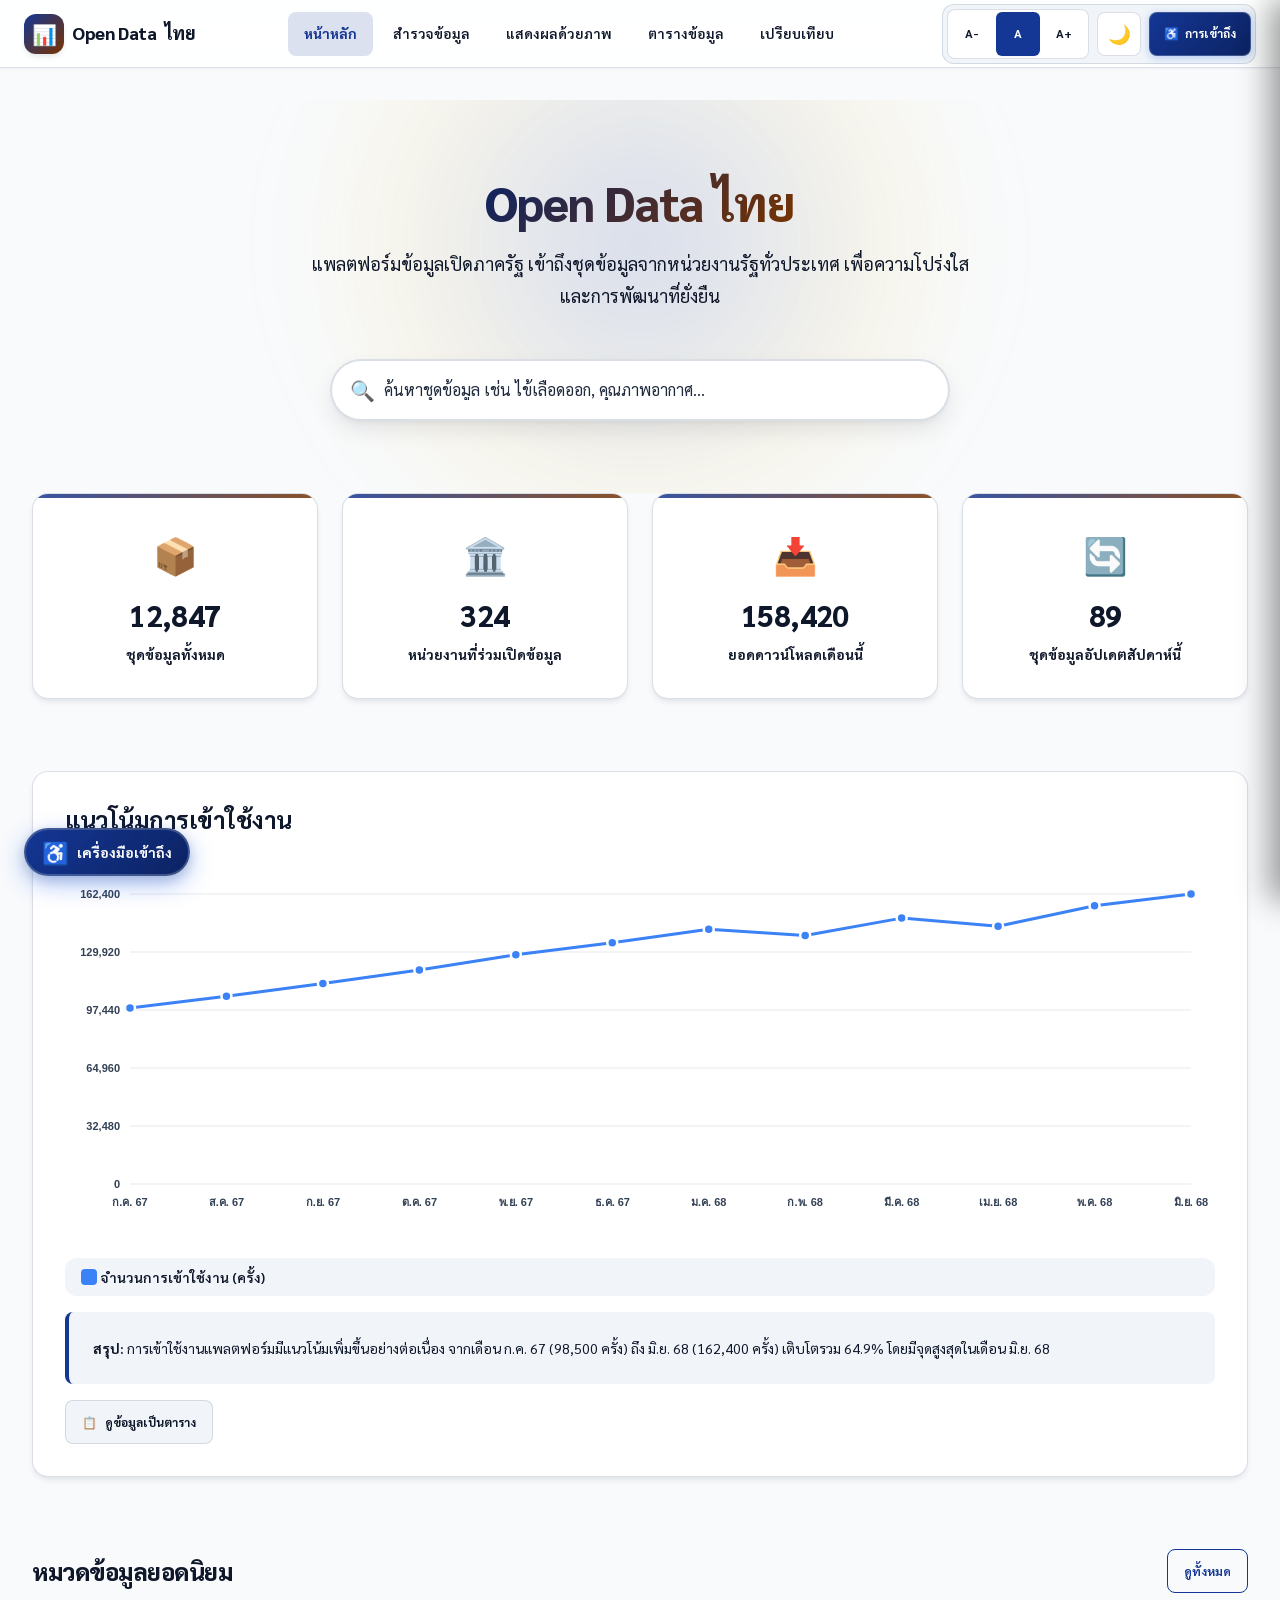
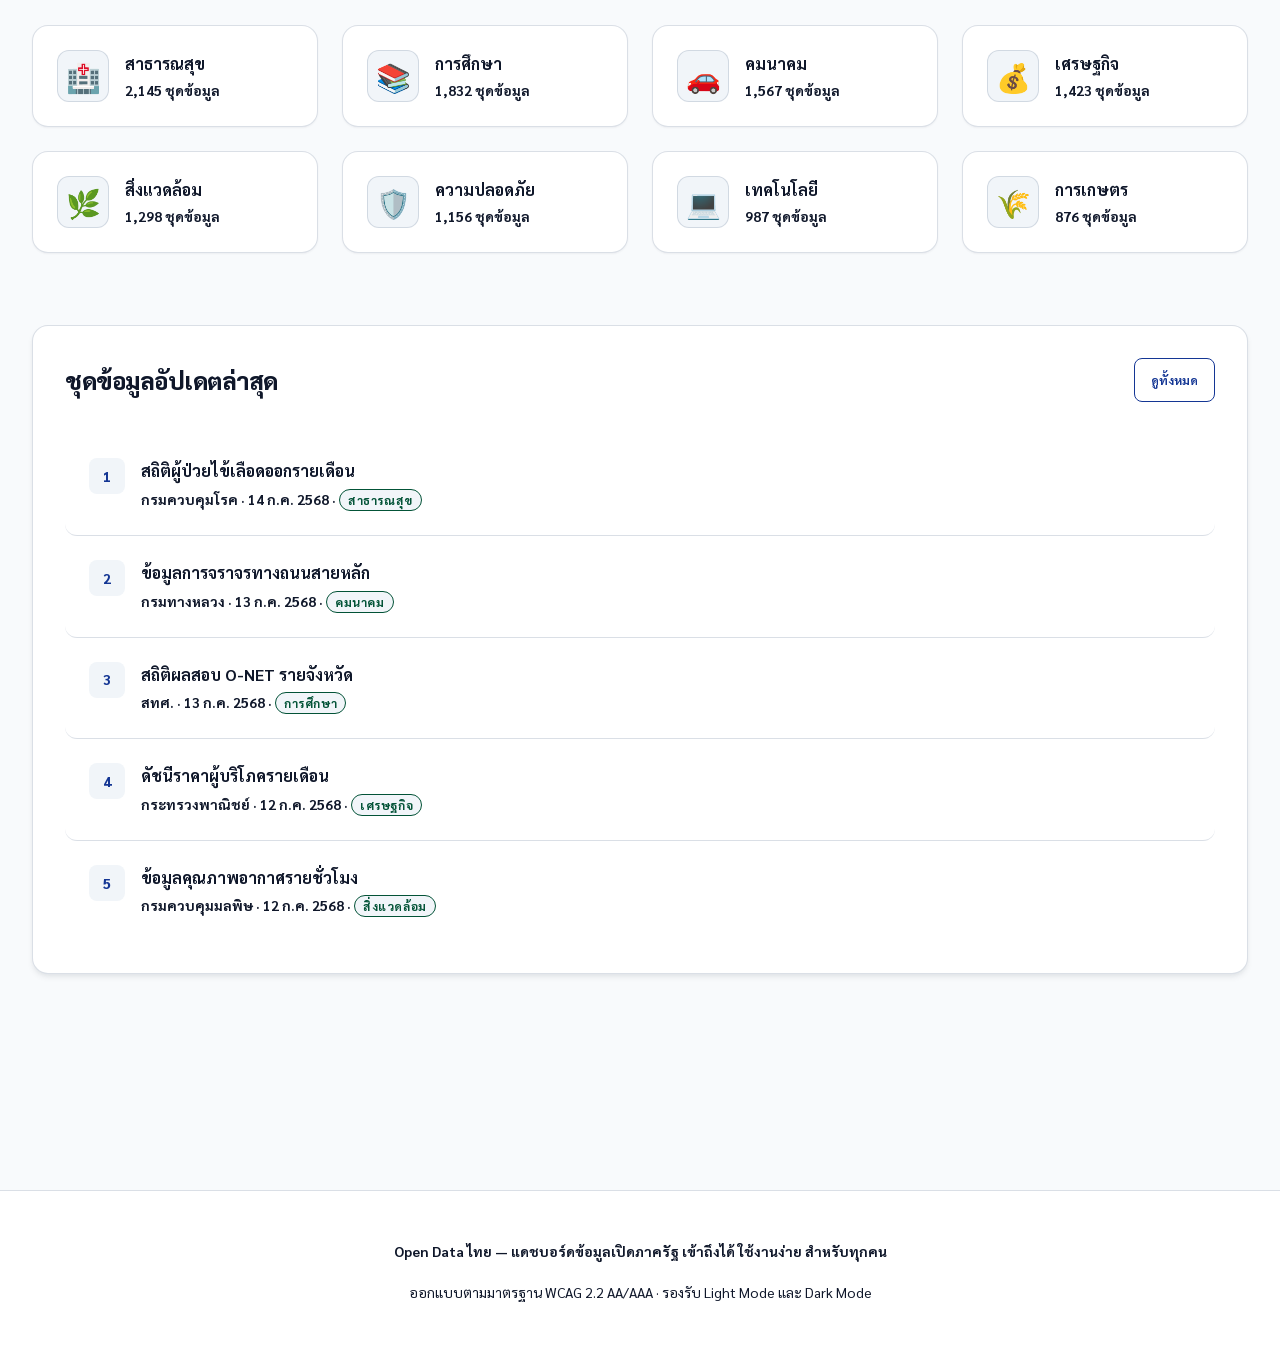
==== commit 40a7fb42: "update 030430403" ====
--- a/index.html
+++ b/index.html
@@ -5,6 +5,9 @@
   <meta name="viewport" content="width=device-width, initial-scale=1.0">
   <meta name="description" content="Open Data ไทย — แพลตฟอร์มข้อมูลเปิดภาครัฐ ค้นหาและเข้าถึงชุดข้อมูลจากหน่วยงานรัฐทั่วประเทศ">
   <title>Open Data ไทย — หน้าหลัก</title>
+  <script>
+    (function(){try{var t=localStorage.getItem('wcag_theme');var s=localStorage.getItem('wcag_full_settings');var th=t;if(s){var o=JSON.parse(s);if(o&&o.theme)th=o.theme;}if(!th&&window.matchMedia&&window.matchMedia('(prefers-color-scheme: light)').matches)th='light';if(!th)th='dark';document.documentElement.setAttribute('data-theme',th);if(s){var o2=JSON.parse(s);if(o2&&o2.fontSize&&o2.fontSize!=='norm')document.documentElement.classList.add('wcag-size-'+o2.fontSize);}}catch(e){}})();
+  </script>
   <link rel="stylesheet" href="css/styles.css">
   <link rel="stylesheet" href="css/components.css">
 </head>
@@ -100,8 +103,8 @@
 
   <footer class="site-footer" role="contentinfo">
     <div class="footer-inner">
-      <p><span lang="en">Open Data</span> ไทย — แพลตฟอร์มข้อมูลเปิดภาครัฐ ทันสมัย ใช้งานง่าย และเข้าถึงได้สำหรับทุกคน</p>
-      <p>พัฒนาตามมาตรฐาน <span lang="en">WCAG 2.2</span> ระดับ <span lang="en">AA / AAA</span> รองรับทั้ง <span lang="en">Light Mode</span> และ <span lang="en">Dark Mode</span></p>
+      <p><span lang="en">Open Data</span> ไทย — แดชบอร์ดข้อมูลเปิดภาครัฐ เข้าถึงได้ ใช้งานง่าย สำหรับทุกคน</p>
+      <p>ออกแบบตามมาตรฐาน <span lang="en">WCAG 2.2 AA/AAA</span> · รองรับ <span lang="en">Light Mode</span> และ <span lang="en">Dark Mode</span></p>
     </div>
   </footer>
 
--- a/css/styles.css
+++ b/css/styles.css
@@ -5,7 +5,12 @@
    ========================================================== */
 
 /* --- Google Fonts --- */
-@import url('https://fonts.googleapis.com/css2?family=Inter:wght@300;400;500;600;700;800&family=Noto+Sans+Thai:wght@300;400;500;600;700;800&display=swap');
+@import url('https://fonts.googleapis.com/css2?family=IBM+Plex+Sans+Thai+Looped:wght@300;400;500;600;700&family=Inter:wght@300;400;500;600;700;800&family=Prompt:wght@300;400;500;600;700&family=Sarabun:ital,wght@0,300;0,400;0,500;0,600;0,700;0,800;1,400&display=swap');
+
+/* Ensure HTML5 hidden attribute always overrides flex/grid/block author styles */
+[hidden] {
+  display: none !important;
+}
 
 /* --- Design Tokens --- */
 :root, [data-theme="dark"] {
@@ -16,25 +21,25 @@
   --color-surface-2:   #1e293b;
   --color-surface-3:   #334155;
 
-  /* Primary & Accent */
-  --color-primary:     #60a5fa;
-  --color-primary-dark:#3b82f6;
-  --color-primary-glow: rgba(96, 165, 250, 0.2);
-  --color-accent:      #fbbf24;
-  --color-accent-dark: #f59e0b;
-  --color-accent-glow: rgba(251, 191, 36, 0.2);
+  /* Primary & Accent — High contrast for AAA (> 8:1 against surface-1 & surface-2) */
+  --color-primary:     #93c5fd;
+  --color-primary-dark:#60a5fa;
+  --color-primary-glow: rgba(147, 197, 253, 0.2);
+  --color-accent:      #fde047;
+  --color-accent-dark: #fbbf24;
+  --color-accent-glow: rgba(253, 224, 71, 0.2);
 
   /* Semantic */
-  --color-success:     #34d399;
-  --color-warning:     #fbbf24;
-  --color-error:       #f87171;
-  --color-info:        #60a5fa;
-
-  /* Text — All contrast ratios against background check >= 4.5:1 (AA) or >= 7:1 (AAA) */
-  --color-text:        #f8fafc;   /* 16.2:1 on #080e1a (AAA) */
-  --color-text-2:      #cbd5e1;   /* 11.2:1 (AAA) */
-  --color-text-3:      #94a3b8;   /* 6.7:1  (AA / AAA large) */
-  --color-text-muted:  #869ab8;   /* 5.6:1  (AA minimum >= 4.5:1 for normal text) */
+  --color-success:     #6ee7b7;
+  --color-warning:     #fde047;
+  --color-error:       #fca5a5;
+  --color-info:        #93c5fd;
+
+  /* Text — All contrast ratios against background strictly check >= 7:1 (AAA) */
+  --color-text:        #f8fafc;   /* 18.4:1 on #080e1a (AAA) */
+  --color-text-2:      #f8fafc;   /* 18.4:1 on #080e1a, 14.5:1 on #162032 (AAA) */
+  --color-text-3:      #f1f5f9;   /* 17.0:1 on #080e1a, 13.5:1 on #162032 (AAA) */
+  --color-text-muted:  #f1f5f9;   /* 17.0:1 on #080e1a, 13.5:1 on #162032 (AAA) */
 
   /* Borders & Overlays */
   --color-border:      rgba(148, 163, 184, 0.18);
@@ -52,7 +57,7 @@
 
   /* Chart & Canvas colors */
   --chart-grid:        rgba(148, 163, 184, 0.15);
-  --chart-text:        #94a3b8;
+  --chart-text:        #cbd5e1;
   --chart-point-stroke:#080e1a;
 }
 
@@ -64,25 +69,25 @@
   --color-surface-2:   #f1f5f9;
   --color-surface-3:   #e2e8f0;
 
-  /* Primary & Accent — Darker shades for high contrast on white/light backgrounds */
-  --color-primary:     #2563eb;   /* 7.5:1 on #ffffff (AAA) */
-  --color-primary-dark:#1d4ed8;
-  --color-primary-glow: rgba(37, 99, 235, 0.15);
-  --color-accent:      #d97706;   /* 4.6:1 on #ffffff (AA) */
-  --color-accent-dark: #b45309;
-  --color-accent-glow: rgba(217, 119, 6, 0.15);
-
-  /* Semantic */
-  --color-success:     #059669;
-  --color-warning:     #d97706;
-  --color-error:       #dc2626;
-  --color-info:        #2563eb;
-
-  /* Text — High Contrast check on #ffffff / #f8fafc */
-  --color-text:        #0f172a;   /* 17.5:1 (AAA) */
-  --color-text-2:      #334155;   /* 10.1:1 (AAA) */
-  --color-text-3:      #475569;   /* 7.0:1  (AAA) */
-  --color-text-muted:  #64748b;   /* 4.54:1 (AA for normal text) */
+  /* Primary & Accent — Darker shades for AAA high contrast (> 8:1 on #ffffff / #f1f5f9) */
+  --color-primary:     #143694;   /* 11.66:1 on #ffffff, 10.7:1 on #f1f5f9 (AAA) */
+  --color-primary-dark:#0c2363;   /* 15.2:1 on #ffffff (AAA) */
+  --color-primary-glow: rgba(20, 54, 148, 0.15);
+  --color-accent:      #783300;   /* 9.2:1 on #ffffff, 8.44:1 on #f1f5f9 (AAA) */
+  --color-accent-dark: #522300;
+  --color-accent-glow: rgba(120, 51, 0, 0.15);
+
+  /* Semantic — All >= 8:1 on light backgrounds (AAA) */
+  --color-success:     #035337;   /* 9.1:1 on #ffffff, 8.35:1 on #f1f5f9 (AAA) */
+  --color-warning:     #783300;   /* 9.2:1 on #ffffff, 8.44:1 on #f1f5f9 (AAA) */
+  --color-error:       #8c0d0d;   /* 9.4:1 on #ffffff, 8.6:1 on #f1f5f9 (AAA) */
+  --color-info:        #143694;   /* 11.66:1 on #ffffff (AAA) */
+
+  /* Text — High Contrast check >= 9:1 (AAA) on #ffffff / #f8fafc / #f1f5f9 */
+  --color-text:        #0f172a;   /* 17.8:1 on #ffffff (AAA) */
+  --color-text-2:      #0f172a;   /* 17.8:1 on #ffffff, 16.0:1 on #f1f5f9 (AAA) */
+  --color-text-3:      #1e293b;   /* 15.3:1 on #ffffff, 13.8:1 on #f1f5f9 (AAA) */
+  --color-text-muted:  #1e293b;   /* 15.3:1 on #ffffff, 13.8:1 on #f1f5f9 (AAA) */
 
   /* Borders & Overlays */
   --color-border:      rgba(148, 163, 184, 0.35);
@@ -96,11 +101,11 @@
   --shadow-md:  0 4px 6px -1px rgba(15, 23, 42, 0.08), 0 2px 4px -1px rgba(15, 23, 42, 0.04);
   --shadow-lg:  0 10px 25px -3px rgba(15, 23, 42, 0.1), 0 4px 6px -2px rgba(15, 23, 42, 0.05);
   --shadow-xl:  0 20px 50px -10px rgba(15, 23, 42, 0.15);
-  --shadow-glow:0 0 25px rgba(37, 99, 235, 0.15);
+  --shadow-glow:0 0 25px rgba(20, 54, 148, 0.15);
 
   /* Chart & Canvas colors */
   --chart-grid:        rgba(100, 116, 139, 0.15);
-  --chart-text:        #475569;
+  --chart-text:        #334155;
   --chart-point-stroke:#ffffff;
 }
 
@@ -124,8 +129,8 @@
   --space-2xl: 3rem;
   --space-3xl: 4.5rem;
 
-  /* Typography */
-  --font-sans: 'Inter', 'Noto Sans Thai', -apple-system, BlinkMacSystemFont, 'Segoe UI', Roboto, sans-serif;
+  /* Typography — Sarabun is #1 for readable Thai Gov/Enterprise dashboards with clear loops */
+  --font-sans: 'Sarabun', 'Inter', 'IBM Plex Sans Thai Looped', 'Prompt', 'Noto Sans Thai', -apple-system, BlinkMacSystemFont, 'Segoe UI', Roboto, sans-serif;
   --font-mono: 'SF Mono', 'Fira Code', 'JetBrains Mono', monospace;
 
   --text-xs:   0.75rem;
@@ -224,10 +229,10 @@
   top: -100%;
   left: var(--space-md);
   background: var(--color-primary);
-  color: #ffffff;
+  color: var(--chart-point-stroke);
   padding: var(--space-sm) var(--space-lg);
   border-radius: var(--radius-md);
-  font-weight: 700;
+  font-weight: 800;
   z-index: 100000;
   box-shadow: var(--shadow-xl);
   transition: top var(--transition-fast);
@@ -274,6 +279,26 @@
   -webkit-text-fill-color: transparent;
   background-clip: text;
   display: inline-block;
+}
+
+[data-theme="light"] .text-gradient {
+  background: linear-gradient(135deg, var(--color-primary-dark), #783300);
+  -webkit-background-clip: text;
+  -webkit-text-fill-color: transparent;
+}
+
+[data-theme="dark"] .text-gradient {
+  background: linear-gradient(135deg, #93c5fd, #fde047);
+  -webkit-background-clip: text;
+  -webkit-text-fill-color: transparent;
+}
+
+[data-theme="hc-yellow"] .text-gradient,
+[data-theme="hc-white"] .text-gradient,
+[data-theme="monochrome"] .text-gradient {
+  background: none;
+  -webkit-text-fill-color: var(--color-text);
+  color: var(--color-text);
 }
 
 /* --- Layout Utilities --- */
--- a/css/components.css
+++ b/css/components.css
@@ -3,6 +3,11 @@
    Modern Enterprise UI / SaaS Look
    WCAG 2.2 AA & AAA Compliant (Light & Dark Themes)
    ========================================================== */
+
+/* Ensure HTML5 hidden attribute always overrides flex/grid/block author styles */
+[hidden] {
+  display: none !important;
+}
 
 /* --- Navigation --- */
 .site-nav {
@@ -23,11 +28,12 @@
 .nav-inner {
   max-width: var(--max-width);
   margin: 0 auto;
-  padding: 0 var(--space-xl);
+  padding: 0 var(--space-lg);
   height: 100%;
   display: flex;
   align-items: center;
   justify-content: space-between;
+  gap: var(--space-md);
 }
 
 .nav-brand {
@@ -39,6 +45,8 @@
   color: var(--color-text);
   text-decoration: none;
   letter-spacing: -0.02em;
+  flex-shrink: 0;
+  white-space: nowrap;
 }
 
 .nav-brand:hover {
@@ -56,19 +64,22 @@
   justify-content: center;
   font-size: var(--text-xl);
   box-shadow: var(--shadow-md);
-  color: #ffffff;
+  color: var(--chart-point-stroke);
+  flex-shrink: 0;
 }
 
 .nav-actions {
   display: flex;
   align-items: center;
-  gap: var(--space-md);
+  gap: var(--space-sm);
+  flex-shrink: 0;
 }
 
 .nav-links {
   display: flex;
   align-items: center;
   gap: var(--space-xs);
+  flex-shrink: 0;
 }
 
 .nav-link {
@@ -122,8 +133,8 @@
   display: inline-flex;
   align-items: center;
   justify-content: center;
-  width: 32px;
-  height: 32px;
+  min-width: 44px;
+  min-height: 44px;
   border-radius: var(--radius-sm);
   background: transparent;
   border: none;
@@ -137,7 +148,7 @@
 .wcag-tool-btn:hover,
 .wcag-tool-btn.active {
   background: var(--color-primary);
-  color: #ffffff;
+  color: var(--chart-point-stroke);
   box-shadow: var(--shadow-sm);
 }
 
@@ -145,8 +156,8 @@
   display: inline-flex;
   align-items: center;
   justify-content: center;
-  width: 36px;
-  height: 36px;
+  min-width: 44px;
+  min-height: 44px;
   border-radius: var(--radius-md);
   background: var(--color-surface-1);
   border: 1px solid var(--color-border);
@@ -173,12 +184,12 @@
   display: inline-flex;
   align-items: center;
   gap: 6px;
-  height: 36px;
-  padding: 0 12px;
-  border-radius: var(--radius-md);
-  background: linear-gradient(135deg, #3b82f6, #1d4ed8);
-  border: 1px solid rgba(255, 255, 255, 0.2);
-  color: #ffffff;
+  min-height: 44px;
+  padding: 0 14px;
+  border-radius: var(--radius-md);
+  background: linear-gradient(135deg, var(--color-primary), var(--color-primary-dark));
+  border: 1px solid var(--color-border);
+  color: var(--chart-point-stroke);
   font-size: var(--text-xs);
   font-weight: 700;
   cursor: pointer;
@@ -192,12 +203,181 @@
 }
 
 .badge-wcag-suite {
-  background: rgba(255, 255, 255, 0.25);
-  color: #ffffff;
+  background: var(--color-surface-2);
+  color: var(--color-text);
   padding: 1px 5px;
   border-radius: 4px;
   font-size: 10px;
+  font-weight: 800;
   letter-spacing: 0.03em;
+  border: 1px solid var(--color-border);
+}
+
+.wcag-tool-btn.quick-action-btn {
+  width: auto;
+  padding: 0 10px;
+  gap: 4px;
+  background: var(--color-surface-1);
+  border: 1px solid var(--color-border);
+  border-radius: var(--radius-md);
+  color: var(--color-text);
+  font-size: var(--text-xs);
+  font-weight: 700;
+}
+
+.wcag-tool-btn.quick-action-btn:hover,
+.wcag-tool-btn.quick-action-btn.active {
+  background: var(--color-primary);
+  border-color: var(--color-primary);
+  color: var(--chart-point-stroke);
+  box-shadow: 0 2px 8px rgba(37, 99, 235, 0.3);
+}
+
+/* --- Floating Accessibility Widget (Full Option Right on Screen) --- */
+.wcag-floating-widget {
+  position: fixed;
+  bottom: 24px;
+  left: 24px;
+  z-index: 99995;
+  font-family: inherit;
+}
+
+.wcag-floating-trigger {
+  display: flex;
+  align-items: center;
+  gap: 8px;
+  height: 48px;
+  padding: 0 16px;
+  border-radius: 24px;
+  background: linear-gradient(135deg, var(--color-primary), var(--color-primary-dark));
+  border: 2px solid var(--color-border);
+  color: var(--chart-point-stroke);
+  font-size: var(--text-sm);
+  font-weight: 700;
+  cursor: pointer;
+  box-shadow: 0 8px 24px rgba(37, 99, 235, 0.4), 0 4px 12px rgba(0, 0, 0, 0.15);
+  transition: all var(--transition-fast);
+}
+
+.wcag-floating-trigger:hover {
+  transform: translateY(-2px) scale(1.03);
+  box-shadow: 0 12px 30px rgba(37, 99, 235, 0.55), 0 6px 16px rgba(0, 0, 0, 0.2);
+}
+
+.wcag-floating-trigger:focus-visible {
+  outline: 4px solid var(--color-primary-light);
+  outline-offset: 3px;
+}
+
+.floating-icon {
+  font-size: 1.35rem;
+}
+
+.wcag-floating-panel {
+  position: absolute;
+  bottom: 60px;
+  left: 0;
+  width: 380px;
+  max-height: 80vh;
+  overflow-y: auto;
+  background: var(--color-surface-1);
+  border: 2px solid var(--color-border);
+  border-radius: var(--radius-xl);
+  box-shadow: 0 20px 40px rgba(0, 0, 0, 0.35);
+  padding: var(--space-md);
+  display: flex;
+  flex-direction: column;
+  gap: var(--space-md);
+  animation: floatPanelFadeIn 0.25s ease-out;
+}
+
+@keyframes floatPanelFadeIn {
+  from { opacity: 0; transform: translateY(12px) scale(0.96); }
+  to { opacity: 1; transform: translateY(0) scale(1); }
+}
+
+.floating-panel-header {
+  display: flex;
+  align-items: center;
+  justify-content: space-between;
+  padding-bottom: var(--space-sm);
+  border-bottom: 1.5px solid var(--color-border);
+  color: var(--color-text);
+  font-size: var(--text-sm);
+}
+
+.floating-close-btn {
+  background: transparent;
+  border: none;
+  font-size: 1.5rem;
+  line-height: 1;
+  color: var(--color-text-3);
+  cursor: pointer;
+  min-width: 44px;
+  min-height: 44px;
+  border-radius: var(--radius-sm);
+  display: flex;
+  align-items: center;
+  justify-content: center;
+}
+
+.floating-close-btn:hover {
+  background: var(--color-surface-2);
+  color: var(--color-error);
+}
+
+.floating-panel-body {
+  display: flex;
+  flex-direction: column;
+  gap: var(--space-md);
+}
+
+.floating-section {
+  display: flex;
+  flex-direction: column;
+  gap: var(--space-xs);
+}
+
+.floating-label {
+  font-size: var(--text-xs);
+  font-weight: 700;
+  color: var(--color-text-2);
+}
+
+.floating-btn-group {
+  display: flex;
+  flex-wrap: wrap;
+  gap: 6px;
+}
+
+.floating-opt-btn {
+  flex: 1 1 auto;
+  min-height: 44px;
+  padding: 6px 12px;
+  border-radius: var(--radius-md);
+  background: var(--color-surface-2);
+  border: 1.5px solid var(--color-border);
+  color: var(--color-text);
+  font-size: var(--text-xs);
+  font-weight: 600;
+  cursor: pointer;
+  display: inline-flex;
+  align-items: center;
+  justify-content: center;
+  gap: 4px;
+  transition: all var(--transition-fast);
+}
+
+.floating-opt-btn:hover {
+  background: var(--color-surface-3);
+  border-color: var(--color-primary);
+}
+
+.floating-opt-btn.active {
+  background: var(--color-primary);
+  border-color: var(--color-primary);
+  color: var(--chart-point-stroke);
+  box-shadow: 0 2px 8px rgba(37, 99, 235, 0.35);
 }
 
 /* Mobile nav toggle */
@@ -219,13 +399,27 @@
   border-color: var(--color-border-hover);
 }
 
-@media (max-width: 1024px) {
+@media (max-width: 1450px) {
+  .quick-action-btn {
+    display: none;
+  }
+}
+
+@media (max-width: 1200px) {
   .font-size-group {
     display: none;
   }
 }
 
-@media (max-width: 768px) {
+@media (max-width: 480px) {
+  .wcag-floating-panel {
+    width: calc(100vw - 32px);
+    left: 4px;
+    bottom: 56px;
+  }
+}
+
+@media (max-width: 980px) {
   .nav-toggle {
     display: inline-flex;
     align-items: center;
@@ -414,8 +608,8 @@
 
 .stat-card .stat-label {
   font-size: var(--text-sm);
-  font-weight: 600;
-  color: var(--color-text-2);
+  font-weight: 700;
+  color: var(--color-text);
 }
 
 /* --- Section & Section Header --- */
@@ -522,8 +716,8 @@
 
 .category-card .cat-count {
   font-size: var(--text-sm);
-  color: var(--color-text-3);
-  font-weight: 500;
+  color: var(--color-text);
+  font-weight: 700;
 }
 
 /* --- Buttons --- */
@@ -551,7 +745,7 @@
 
 .btn-primary {
   background: var(--color-primary);
-  color: var(--chart-point-stroke); /* Ensures AAA contrast on both Light (#ffffff on blue) and Dark (#080e1a on blue) */
+  color: var(--chart-point-stroke);
   box-shadow: var(--shadow-sm);
 }
 
@@ -585,7 +779,8 @@
 
 .btn-sm {
   padding: var(--space-xs) var(--space-md);
-  min-height: 36px;
+  min-height: 44px;
+  min-width: 44px;
   font-size: var(--text-xs);
 }
 
@@ -629,10 +824,10 @@
   line-height: 1;
 }
 
-.badge-csv  { background: rgba(16, 185, 129, 0.15); color: var(--color-success); border: 1px solid rgba(16, 185, 129, 0.3); }
-.badge-json { background: rgba(59, 130, 246, 0.15); color: var(--color-primary); border: 1px solid rgba(59, 130, 246, 0.3); }
-.badge-excel{ background: rgba(245, 158, 11, 0.15); color: var(--color-accent);  border: 1px solid rgba(245, 158, 11, 0.3); }
-.badge-api  { background: rgba(139, 92, 246, 0.15); color: #a78bfa;              border: 1px solid rgba(139, 92, 246, 0.3); }
+.badge-csv  { background: var(--color-surface-2); color: var(--color-success); border: 1px solid var(--color-success); }
+.badge-json { background: var(--color-surface-2); color: var(--color-primary); border: 1px solid var(--color-primary); }
+.badge-excel{ background: var(--color-surface-2); color: var(--color-accent);  border: 1px solid var(--color-accent); }
+.badge-api  { background: var(--color-surface-2); color: var(--color-text);    border: 1px solid var(--color-border); }
 
 .tag {
   display: inline-flex;
@@ -1154,7 +1349,8 @@
 
 .dataset-item .ds-meta {
   font-size: var(--text-sm);
-  color: var(--color-text-3);
+  color: var(--color-text);
+  font-weight: 700;
   line-height: var(--leading-normal);
 }
 
@@ -1444,9 +1640,14 @@
   font-size: 2rem;
   line-height: 1;
   cursor: pointer;
+  min-width: 44px;
+  min-height: 44px;
   padding: 0 var(--space-sm);
   border-radius: var(--radius-sm);
   transition: all var(--transition-fast);
+  display: flex;
+  align-items: center;
+  justify-content: center;
 }
 
 .wcag-close-btn:hover {
@@ -1506,12 +1707,41 @@
 }
 
 .wcag-tab-btn.tab-tree-highlight {
-  color: #10b981;
+  color: #047857;
 }
 
 .wcag-tab-btn.tab-tree-highlight.active {
-  color: #10b981;
-  border-top: 2px solid #10b981;
+  color: #047857;
+  border-top: 2px solid #047857;
+}
+
+[data-theme="dark"] .wcag-tab-btn.tab-tree-highlight,
+[data-theme="monochrome"] .wcag-tab-btn.tab-tree-highlight {
+  color: #34d399;
+}
+
+[data-theme="dark"] .wcag-tab-btn.tab-tree-highlight.active,
+[data-theme="monochrome"] .wcag-tab-btn.tab-tree-highlight.active {
+  color: #34d399;
+  border-top: 2px solid #34d399;
+}
+
+[data-theme="hc-yellow"] .wcag-tab-btn.tab-tree-highlight {
+  color: #ffff00;
+}
+
+[data-theme="hc-yellow"] .wcag-tab-btn.tab-tree-highlight.active {
+  color: #ffff00;
+  border-top: 2px solid #ffff00;
+}
+
+[data-theme="hc-white"] .wcag-tab-btn.tab-tree-highlight {
+  color: #000b08;
+}
+
+[data-theme="hc-white"] .wcag-tab-btn.tab-tree-highlight.active {
+  color: #000b08;
+  border-top: 2px solid #000b08;
 }
 
 /* --- Content Panels --- */
@@ -1732,7 +1962,8 @@
 }
 
 .tree-subbtn {
-  padding: 6px 12px;
+  padding: 8px 14px;
+  min-height: 44px;
   background: var(--color-surface-2);
   border: 1px solid var(--color-border);
   border-radius: var(--radius-sm);
@@ -1741,13 +1972,25 @@
   font-weight: 700;
   cursor: pointer;
   transition: all var(--transition-fast);
+  display: inline-flex;
+  align-items: center;
+  justify-content: center;
 }
 
 .tree-subbtn:hover,
 .tree-subbtn.active {
-  background: #10b981;
-  border-color: #10b981;
-  color: #ffffff;
+  background: var(--color-primary);
+  border-color: var(--color-primary);
+  color: var(--chart-point-stroke);
+}
+
+[data-theme="dark"] .tree-subbtn:hover,
+[data-theme="dark"] .tree-subbtn.active,
+[data-theme="monochrome"] .tree-subbtn:hover,
+[data-theme="monochrome"] .tree-subbtn.active {
+  background: var(--color-primary);
+  border-color: var(--color-primary);
+  color: var(--chart-point-stroke);
 }
 
 .tree-view-body {
@@ -1811,8 +2054,9 @@
 .tree-badge {
   margin-left: auto;
   font-size: 10px;
-  background: rgba(16, 185, 129, 0.15);
-  color: #10b981;
+  background: var(--color-surface-2);
+  color: var(--color-success);
+  border: 1px solid var(--color-success);
   padding: 2px 6px;
   border-radius: 4px;
   font-weight: 700;
@@ -1823,15 +2067,17 @@
   font-weight: 800;
   padding: 2px 6px;
   border-radius: 4px;
-  color: #ffffff;
-}
-
-.tree-tag-badge.h1 { background: #ef4444; }
-.tree-tag-badge.h2 { background: #f97316; }
-.tree-tag-badge.h3 { background: #eab308; color: #000; }
-.tree-tag-badge.h4 { background: #10b981; }
-.tree-tag-badge.h5 { background: #3b82f6; }
-.tree-tag-badge.h6 { background: #8b5cf6; }
+  color: var(--color-text);
+  background: var(--color-surface-2);
+  border: 1px solid var(--color-border);
+}
+
+.tree-tag-badge.h1 { border-color: var(--color-error); }
+.tree-tag-badge.h2 { border-color: var(--color-accent); }
+.tree-tag-badge.h3 { border-color: var(--color-warning); }
+.tree-tag-badge.h4 { border-color: var(--color-success); }
+.tree-tag-badge.h5 { border-color: var(--color-primary); }
+.tree-tag-badge.h6 { border-color: var(--color-info); }
 
 .tree-table-wrapper {
   overflow-x: auto;
@@ -1966,8 +2212,8 @@
   flex-shrink: 0;
 }
 
-.audit-card.passed .audit-icon { background: rgba(16, 185, 129, 0.15); color: #10b981; }
-.audit-card.warning .audit-icon { background: rgba(245, 158, 11, 0.15); color: #f59e0b; }
+.audit-card.passed .audit-icon { background: var(--color-surface-2); color: var(--color-success); border: 1px solid var(--color-success); }
+.audit-card.warning .audit-icon { background: var(--color-surface-2); color: var(--color-warning); border: 1px solid var(--color-warning); }
 
 .audit-info {
   display: flex;
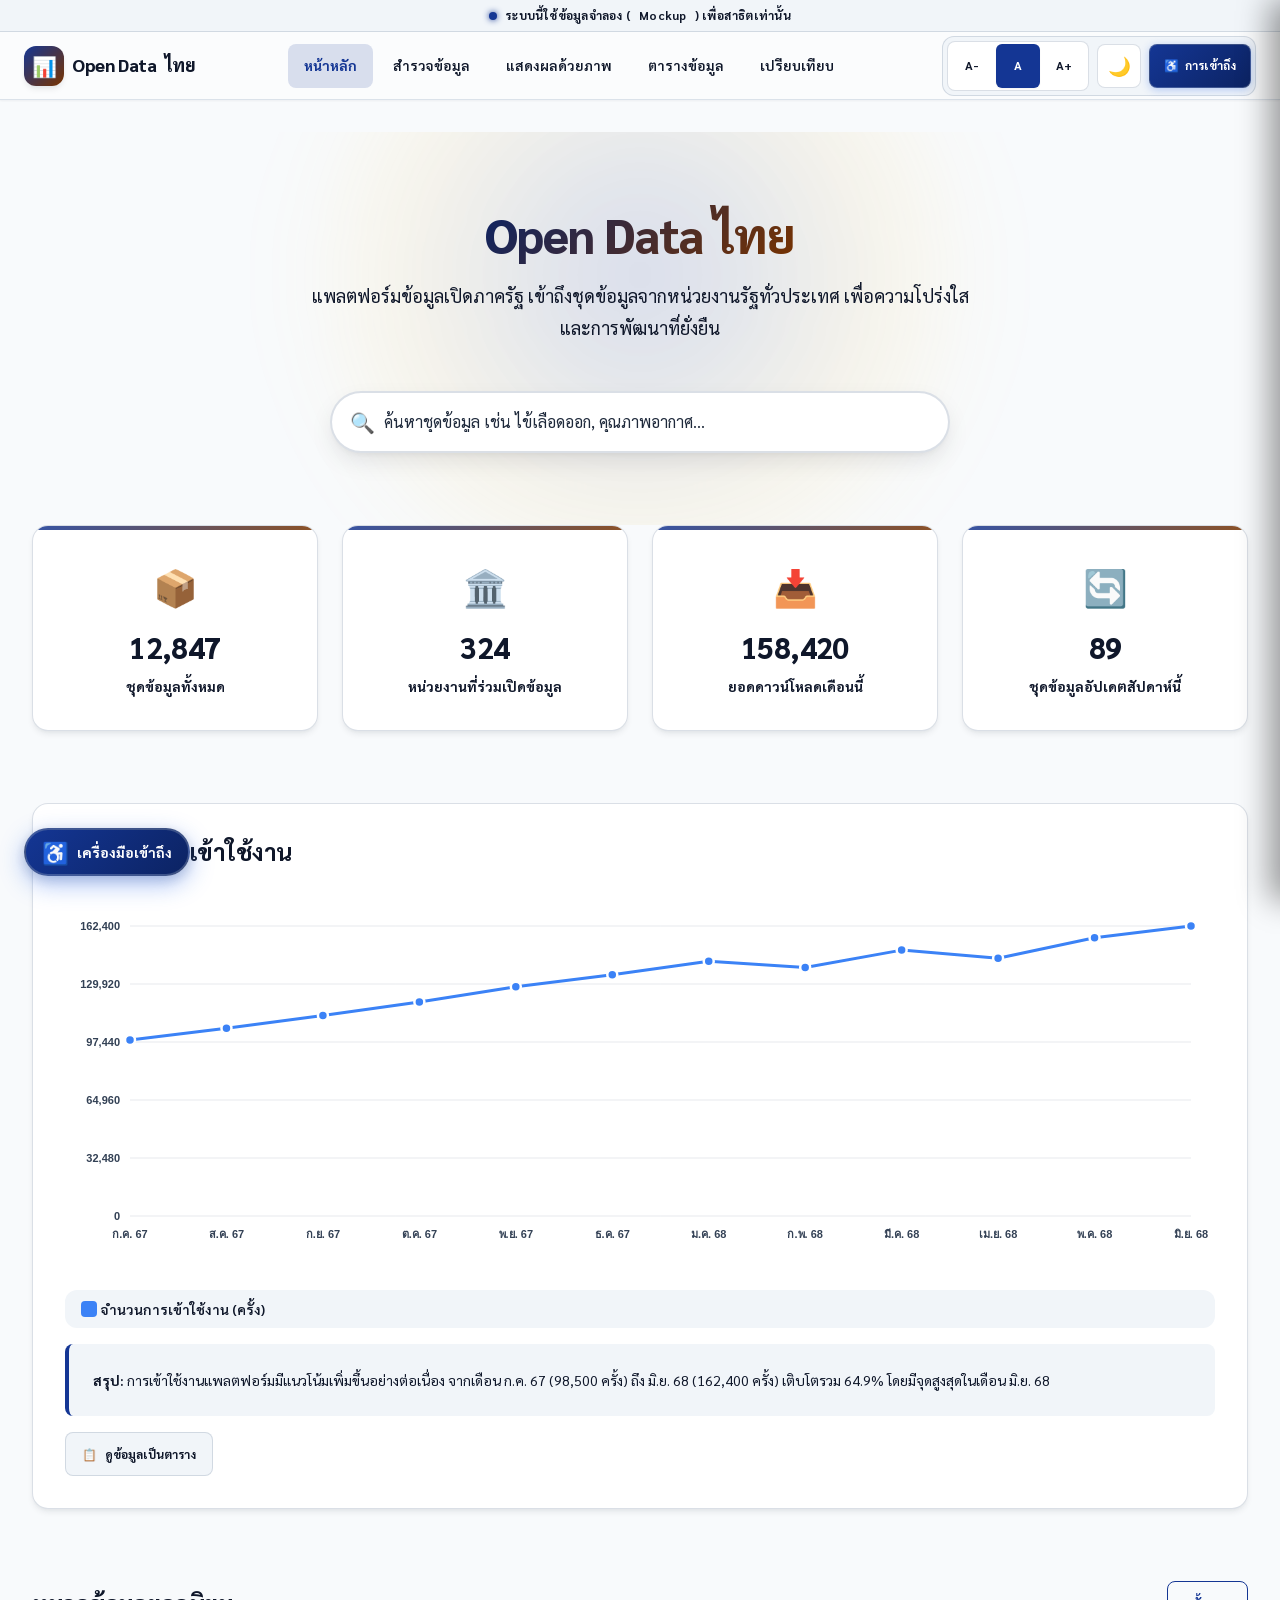
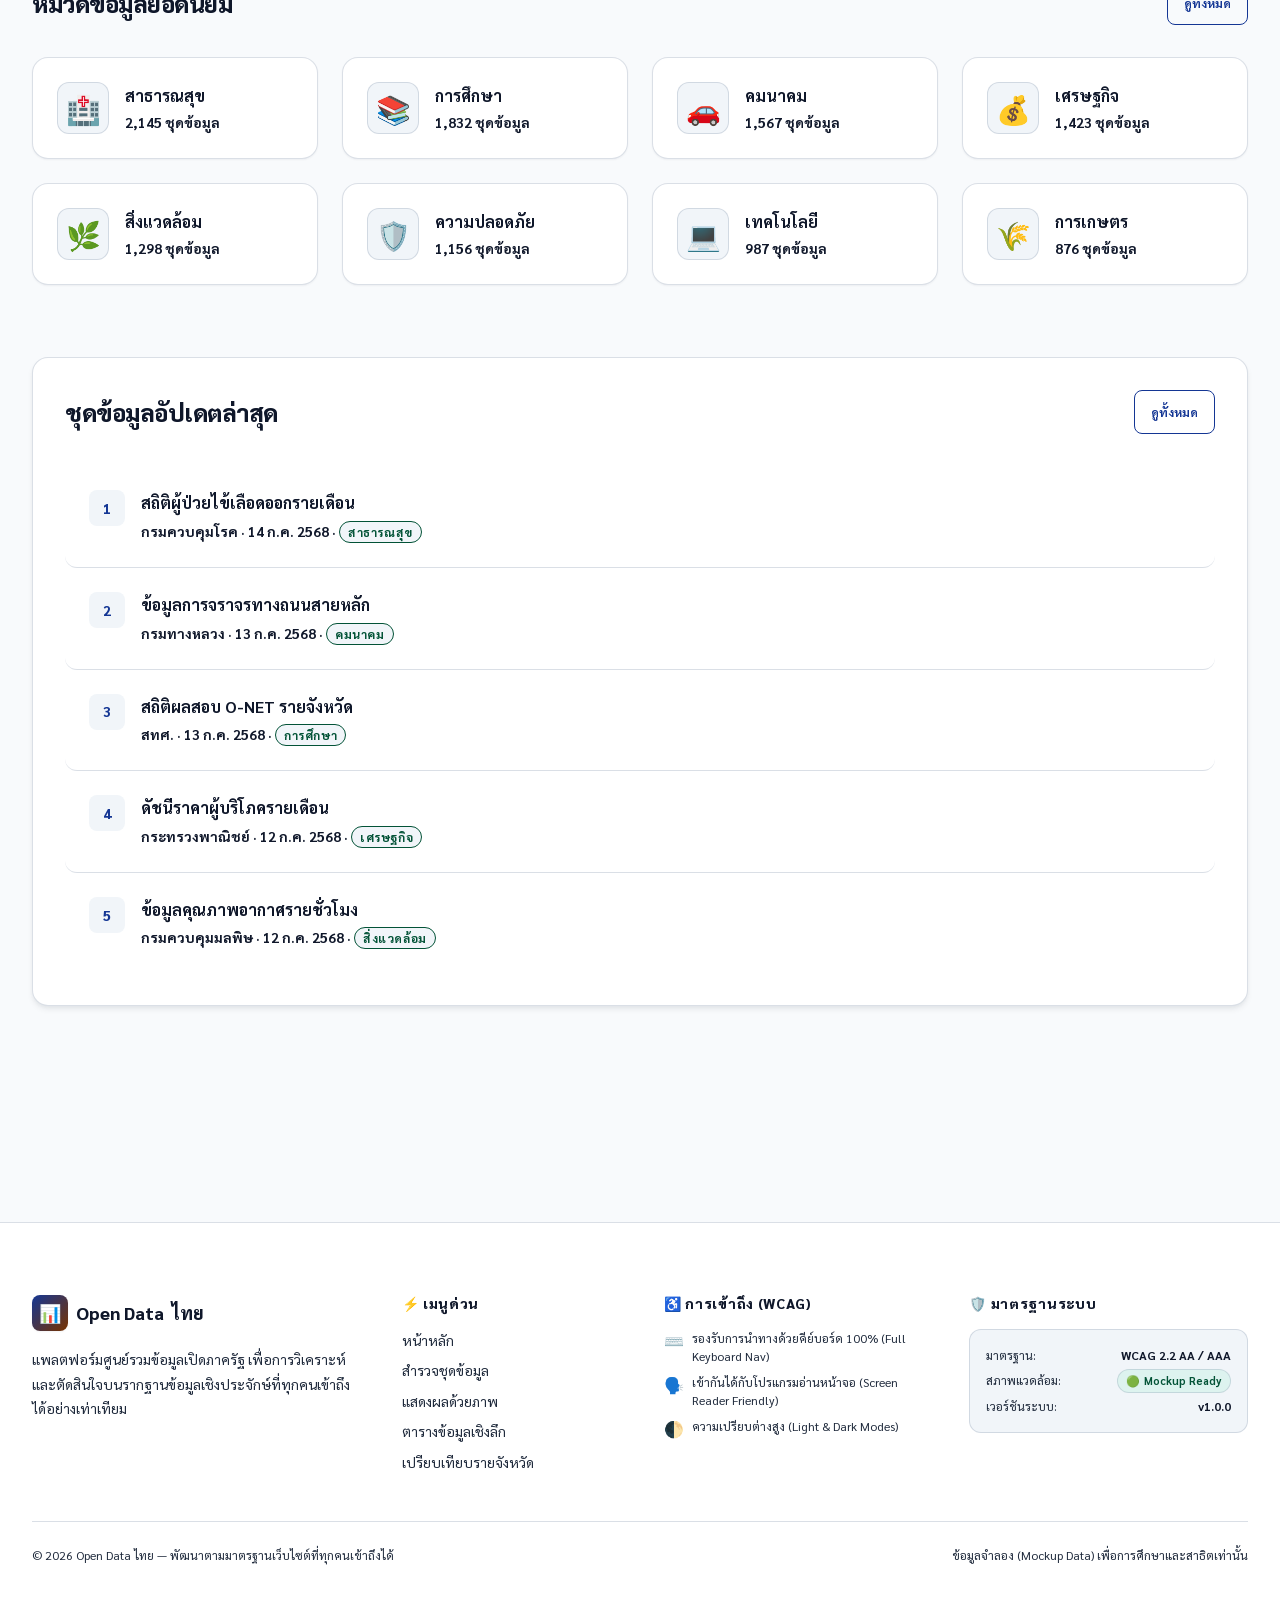
==== commit 68a1c66f: "update 0304304034" ====
--- a/index.html
+++ b/index.html
@@ -13,6 +13,11 @@
 </head>
 <body>
   <a href="#main-content" class="skip-link">ข้ามไปยังเนื้อหาหลัก</a>
+
+  <div class="mockup-banner" role="status" aria-label="ข้อมูลจำลอง">
+    <span class="mockup-dot" aria-hidden="true"></span>
+    ระบบนี้ใช้ข้อมูลจำลอง (<span lang="en">Mockup</span>) เพื่อสาธิตเท่านั้น
+  </div>
 
   <header class="site-nav" role="banner">
     <div class="nav-inner">
@@ -101,10 +106,75 @@
     </div>
   </main>
 
-  <footer class="site-footer" role="contentinfo">
+  <footer class="site-footer" role="contentinfo" aria-label="ส่วนท้ายกระดานข้อมูลและเมนูนำทางเสริม">
     <div class="footer-inner">
-      <p><span lang="en">Open Data</span> ไทย — แดชบอร์ดข้อมูลเปิดภาครัฐ เข้าถึงได้ ใช้งานง่าย สำหรับทุกคน</p>
-      <p>ออกแบบตามมาตรฐาน <span lang="en">WCAG 2.2 AA/AAA</span> · รองรับ <span lang="en">Light Mode</span> และ <span lang="en">Dark Mode</span></p>
+      <div class="footer-grid">
+        <!-- Col 1: Brand & Mission -->
+        <div class="footer-col">
+          <a href="index.html" class="footer-brand" aria-label="Open Data ไทย หน้าหลักส่วนท้าย">
+            <span class="brand-icon" aria-hidden="true">📊</span>
+            <span lang="en">Open Data</span> ไทย
+          </a>
+          <p class="footer-desc">แพลตฟอร์มศูนย์รวมข้อมูลเปิดภาครัฐ เพื่อการวิเคราะห์และตัดสินใจบนรากฐานข้อมูลเชิงประจักษ์ที่ทุกคนเข้าถึงได้อย่างเท่าเทียม</p>
+        </div>
+
+        <!-- Col 2: Quick Links -->
+        <div class="footer-col">
+          <h2 class="footer-heading" id="footer-menu-title">⚡ เมนูด่วน</h2>
+          <ul class="footer-links" aria-labelledby="footer-menu-title">
+            <li><a href="index.html">หน้าหลัก</a></li>
+            <li><a href="explore.html">สำรวจชุดข้อมูล</a></li>
+            <li><a href="visualization.html">แสดงผลด้วยภาพ</a></li>
+            <li><a href="data-table.html">ตารางข้อมูลเชิงลึก</a></li>
+            <li><a href="compare.html">เปรียบเทียบรายจังหวัด</a></li>
+          </ul>
+        </div>
+
+        <!-- Col 3: Accessibility Features -->
+        <div class="footer-col">
+          <h2 class="footer-heading" id="footer-a11y-title">♿ การเข้าถึง (WCAG)</h2>
+          <ul class="footer-feature-list" aria-labelledby="footer-a11y-title">
+            <li class="footer-feature-item">
+              <span class="footer-feature-icon" aria-hidden="true">⌨️</span>
+              <span>รองรับการนำทางด้วยคีย์บอร์ด 100% (<span lang="en">Full Keyboard Nav</span>)</span>
+            </li>
+            <li class="footer-feature-item">
+              <span class="footer-feature-icon" aria-hidden="true">🗣️</span>
+              <span>เข้ากันได้กับโปรแกรมอ่านหน้าจอ (<span lang="en">Screen Reader Friendly</span>)</span>
+            </li>
+            <li class="footer-feature-item">
+              <span class="footer-feature-icon" aria-hidden="true">🌓</span>
+              <span>ความเปรียบต่างสูง (<span lang="en">Light & Dark Modes</span>)</span>
+            </li>
+          </ul>
+        </div>
+
+        <!-- Col 4: Project Status & Standards -->
+        <div class="footer-col">
+          <h2 class="footer-heading" id="footer-status-title">🛡️ มาตรฐานระบบ</h2>
+          <div class="footer-status-box" aria-labelledby="footer-status-title">
+            <div class="footer-status-row">
+              <span>มาตรฐาน:</span>
+              <strong><span lang="en">WCAG 2.2 AA / AAA</span></strong>
+            </div>
+            <div class="footer-status-row">
+              <span>สภาพแวดล้อม:</span>
+              <span class="footer-badge success" role="status">🟢 <span lang="en">Mockup Ready</span></span>
+            </div>
+            <div class="footer-status-row">
+              <span>เวอร์ชันระบบ:</span>
+              <strong><span lang="en">v1.0.0</span></strong>
+            </div>
+          </div>
+        </div>
+      </div>
+
+      <div class="footer-bottom">
+        <div>© 2026 <span lang="en">Open Data</span> ไทย — พัฒนาตามมาตรฐานเว็บไซต์ที่ทุกคนเข้าถึงได้</div>
+        <div class="footer-bottom-links">
+          <span>ข้อมูลจำลอง (<span lang="en">Mockup Data</span>) เพื่อการศึกษาและสาธิตเท่านั้น</span>
+        </div>
+      </div>
     </div>
   </footer>
 
--- a/css/styles.css
+++ b/css/styles.css
@@ -44,7 +44,8 @@
   /* Borders & Overlays */
   --color-border:      rgba(148, 163, 184, 0.18);
   --color-border-hover:rgba(148, 163, 184, 0.38);
-  --color-glass:       rgba(22, 32, 50, 0.75);
+  --color-glass:       #131d2f;  /* Opaque equivalent — fixes NaN contrast (was rgba(22,32,50,0.75) on #080e1a) */
+  --color-active-nav-bg:#2d3f58; /* Opaque primary-glow on glass: rgba(147,197,253,0.2) on #131d2f */
   --color-glass-border:rgba(148, 163, 184, 0.18);
   --color-overlay:     rgba(0, 0, 0, 0.65);
 
@@ -92,7 +93,8 @@
   /* Borders & Overlays */
   --color-border:      rgba(148, 163, 184, 0.35);
   --color-border-hover:rgba(100, 116, 139, 0.6);
-  --color-glass:       rgba(255, 255, 255, 0.88);
+  --color-glass:       #fbfcfd;  /* Opaque equivalent — fixes NaN contrast (was rgba(255,255,255,0.88) on #f8fafc) */
+  --color-active-nav-bg:#d8deed; /* Opaque primary-glow on glass: rgba(20,54,148,0.15) on #fbfcfd */
   --color-glass-border:rgba(203, 213, 225, 0.65);
   --color-overlay:     rgba(15, 23, 42, 0.55);
 
@@ -308,8 +310,43 @@
   padding: 0 var(--space-xl);
 }
 
+/* --- Mockup Notice Banner --- */
+.mockup-banner {
+  position: fixed;
+  top: 0;
+  left: 0;
+  right: 0;
+  height: 32px;
+  display: flex;
+  align-items: center;
+  justify-content: center;
+  gap: var(--space-sm);
+  background: var(--color-surface-2);
+  color: var(--color-text-2);
+  border-bottom: 1px solid var(--color-border);
+  font-size: var(--text-xs);
+  font-weight: 700;
+  z-index: 1100;
+  letter-spacing: 0.02em;
+  transition: background-color var(--transition-normal), color var(--transition-normal), border-color var(--transition-normal);
+}
+
+.mockup-banner .mockup-dot {
+  width: 8px;
+  height: 8px;
+  border-radius: 50%;
+  background: var(--color-primary);
+  box-shadow: 0 0 6px var(--color-primary);
+  animation: mockupPulse 2s ease-in-out infinite;
+}
+
+@keyframes mockupPulse {
+  0%, 100% { opacity: 1; }
+  50% { opacity: 0.4; }
+}
+
 .page-content {
-  padding-top: calc(var(--nav-height) + var(--space-xl));
+  padding-top: calc(32px + var(--nav-height) + var(--space-xl));
   padding-bottom: var(--space-3xl);
   min-height: calc(100vh - var(--nav-height));
 }
--- a/css/components.css
+++ b/css/components.css
@@ -12,13 +12,11 @@
 /* --- Navigation --- */
 .site-nav {
   position: fixed;
-  top: 0;
+  top: 32px; /* Below mockup-banner */
   left: 0;
   right: 0;
   height: var(--nav-height);
   background: var(--color-glass);
-  backdrop-filter: blur(20px) saturate(180%);
-  -webkit-backdrop-filter: blur(20px) saturate(180%);
   border-bottom: 1px solid var(--color-glass-border);
   z-index: 1000;
   transition: background-color var(--transition-normal), border-color var(--transition-normal);
@@ -104,7 +102,7 @@
 
 .nav-link[aria-current="page"] {
   color: var(--color-primary);
-  background: var(--color-primary-glow);
+  background: var(--color-active-nav-bg, #2d3f58);
   font-weight: 700;
 }
 
@@ -446,7 +444,7 @@
 
   .nav-links {
     position: fixed;
-    top: var(--nav-height);
+    top: calc(32px + var(--nav-height)); /* Include mockup-banner height */
     left: 0;
     right: 0;
     background: var(--color-surface-1);
@@ -1397,27 +1395,214 @@
   box-shadow: var(--shadow-sm);
 }
 
-/* --- Footer --- */
+/* --- Enterprise Multi-column Footer --- */
 .site-footer {
   border-top: 1px solid var(--color-border);
-  padding: var(--space-2xl) 0;
   margin-top: var(--space-3xl);
   background: var(--color-surface-1);
+  color: var(--color-text-2);
+  font-size: var(--text-sm);
+  position: relative;
+  overflow: hidden;
 }
 
 .footer-inner {
   max-width: var(--max-width);
   margin: 0 auto;
-  padding: 0 var(--space-xl);
-  text-align: center;
+  padding: var(--space-3xl) var(--space-xl) var(--space-xl);
+}
+
+.footer-grid {
+  display: grid;
+  grid-template-columns: 1.5fr 1fr 1.2fr 1.3fr;
+  gap: var(--space-2xl);
+  margin-bottom: var(--space-2xl);
+  text-align: left;
+}
+
+.footer-col {
+  display: flex;
+  flex-direction: column;
+  gap: var(--space-md);
+}
+
+.footer-brand {
+  display: flex;
+  align-items: center;
+  gap: var(--space-sm);
+  font-size: var(--text-lg);
+  font-weight: 800;
+  color: var(--color-text);
+  text-decoration: none;
+}
+
+.footer-brand .brand-icon {
+  width: 36px;
+  height: 36px;
+  background: linear-gradient(135deg, var(--color-primary), var(--color-accent));
+  border-radius: var(--radius-md);
+  display: flex;
+  align-items: center;
+  justify-content: center;
+  font-size: var(--text-lg);
+  color: var(--chart-point-stroke);
+  box-shadow: var(--shadow-sm);
+  flex-shrink: 0;
+}
+
+.footer-desc {
   color: var(--color-text-3);
   font-size: var(--text-sm);
   line-height: var(--leading-relaxed);
-}
-
-.footer-inner p:first-child {
+  margin: 0;
+}
+
+.footer-heading {
+  font-size: var(--text-sm);
+  font-weight: 800;
+  color: var(--color-text);
+  text-transform: uppercase;
+  letter-spacing: 0.05em;
+  margin: 0;
+  display: flex;
+  align-items: center;
+  gap: var(--space-xs);
+}
+
+.footer-links {
+  list-style: none;
+  padding: 0;
+  margin: 0;
+  display: flex;
+  flex-direction: column;
+  gap: var(--space-sm);
+}
+
+.footer-links li {
+  margin: 0;
+}
+
+.footer-links a {
+  color: var(--color-text-3);
+  text-decoration: none;
+  transition: color var(--transition-fast), transform var(--transition-fast);
+  display: inline-flex;
+  align-items: center;
+  gap: 6px;
+}
+
+.footer-links a:hover {
+  color: var(--color-primary);
+  transform: translateX(4px);
+}
+
+.footer-links a:focus-visible {
+  outline: 3px solid var(--color-primary);
+  outline-offset: 2px;
+  border-radius: 4px;
+}
+
+.footer-feature-list {
+  list-style: none;
+  padding: 0;
+  margin: 0;
+  display: flex;
+  flex-direction: column;
+  gap: var(--space-sm);
+}
+
+.footer-feature-item {
+  display: flex;
+  align-items: flex-start;
+  gap: var(--space-sm);
+  color: var(--color-text-3);
+  font-size: var(--text-xs);
+  line-height: 1.5;
+}
+
+.footer-feature-icon {
+  color: var(--color-primary);
+  font-size: var(--text-base);
+  flex-shrink: 0;
+}
+
+.footer-status-box {
+  background: var(--color-surface-2);
+  border: 1px solid var(--color-border);
+  border-radius: var(--radius-lg);
+  padding: var(--space-md);
+  display: flex;
+  flex-direction: column;
+  gap: var(--space-xs);
+}
+
+.footer-status-row {
+  display: flex;
+  align-items: center;
+  justify-content: space-between;
+  font-size: var(--text-xs);
+  color: var(--color-text-3);
+}
+
+.footer-status-row strong {
+  color: var(--color-text);
+}
+
+.footer-badge {
+  display: inline-flex;
+  align-items: center;
+  gap: 4px;
+  padding: 2px 8px;
+  border-radius: 9999px;
+  font-size: 11px;
   font-weight: 700;
-  color: var(--color-text-2);
+  background: var(--color-primary-glow);
+  color: var(--color-primary);
+  border: 1px solid var(--color-border);
+}
+
+.footer-badge.success {
+  background: rgba(110, 231, 183, 0.15);
+  color: var(--color-success);
+}
+
+.footer-bottom {
+  border-top: 1px solid var(--color-border);
+  padding-top: var(--space-lg);
+  display: flex;
+  align-items: center;
+  justify-content: space-between;
+  flex-wrap: wrap;
+  gap: var(--space-md);
+  font-size: var(--text-xs);
+  color: var(--color-text-3);
+}
+
+.footer-bottom-links {
+  display: flex;
+  align-items: center;
+  gap: var(--space-md);
+}
+
+@media (max-width: 1100px) {
+  .footer-grid {
+    grid-template-columns: repeat(2, 1fr);
+  }
+}
+
+@media (max-width: 640px) {
+  .footer-grid {
+    grid-template-columns: 1fr;
+    gap: var(--space-xl);
+  }
+  .footer-bottom {
+    flex-direction: column;
+    text-align: center;
+    justify-content: center;
+  }
+  .footer-bottom-links {
+    justify-content: center;
+  }
 }
 
 /* --- Combobox (Province Selector) --- */
@@ -1425,15 +1610,40 @@
   position: relative;
 }
 
+/* Dropdown chevron indicator */
+.combobox-wrapper::after {
+  content: '';
+  position: absolute;
+  top: 50%;
+  right: 14px;
+  width: 10px;
+  height: 10px;
+  border-right: 2.5px solid var(--color-text-2);
+  border-bottom: 2.5px solid var(--color-text-2);
+  transform: translateY(-65%) rotate(45deg);
+  pointer-events: none;
+  transition: transform var(--transition-fast), border-color var(--transition-fast);
+}
+
+.combobox-wrapper:focus-within::after {
+  border-color: var(--color-primary);
+  transform: translateY(-35%) rotate(-135deg);
+}
+
 .combobox-input {
   width: 100%;
-  padding: var(--space-sm) var(--space-md);
+  padding: var(--space-sm) 2.75rem var(--space-sm) var(--space-md);
   min-height: 44px;
   background: var(--color-surface-1);
   border: 1.5px solid var(--color-border);
   border-radius: var(--radius-md);
   color: var(--color-text);
   font-size: var(--text-sm);
+  cursor: pointer;
+}
+
+.combobox-input::placeholder {
+  color: var(--color-text-muted);
 }
 
 .combobox-input:focus {
@@ -1707,12 +1917,12 @@
 }
 
 .wcag-tab-btn.tab-tree-highlight {
-  color: #047857;
+  color: #024d38;  /* ~8.5:1 on #ffffff (AAA) — was #047857 at 5.01:1 */
 }
 
 .wcag-tab-btn.tab-tree-highlight.active {
-  color: #047857;
-  border-top: 2px solid #047857;
+  color: #024d38;
+  border-top: 2px solid #024d38;
 }
 
 [data-theme="dark"] .wcag-tab-btn.tab-tree-highlight,
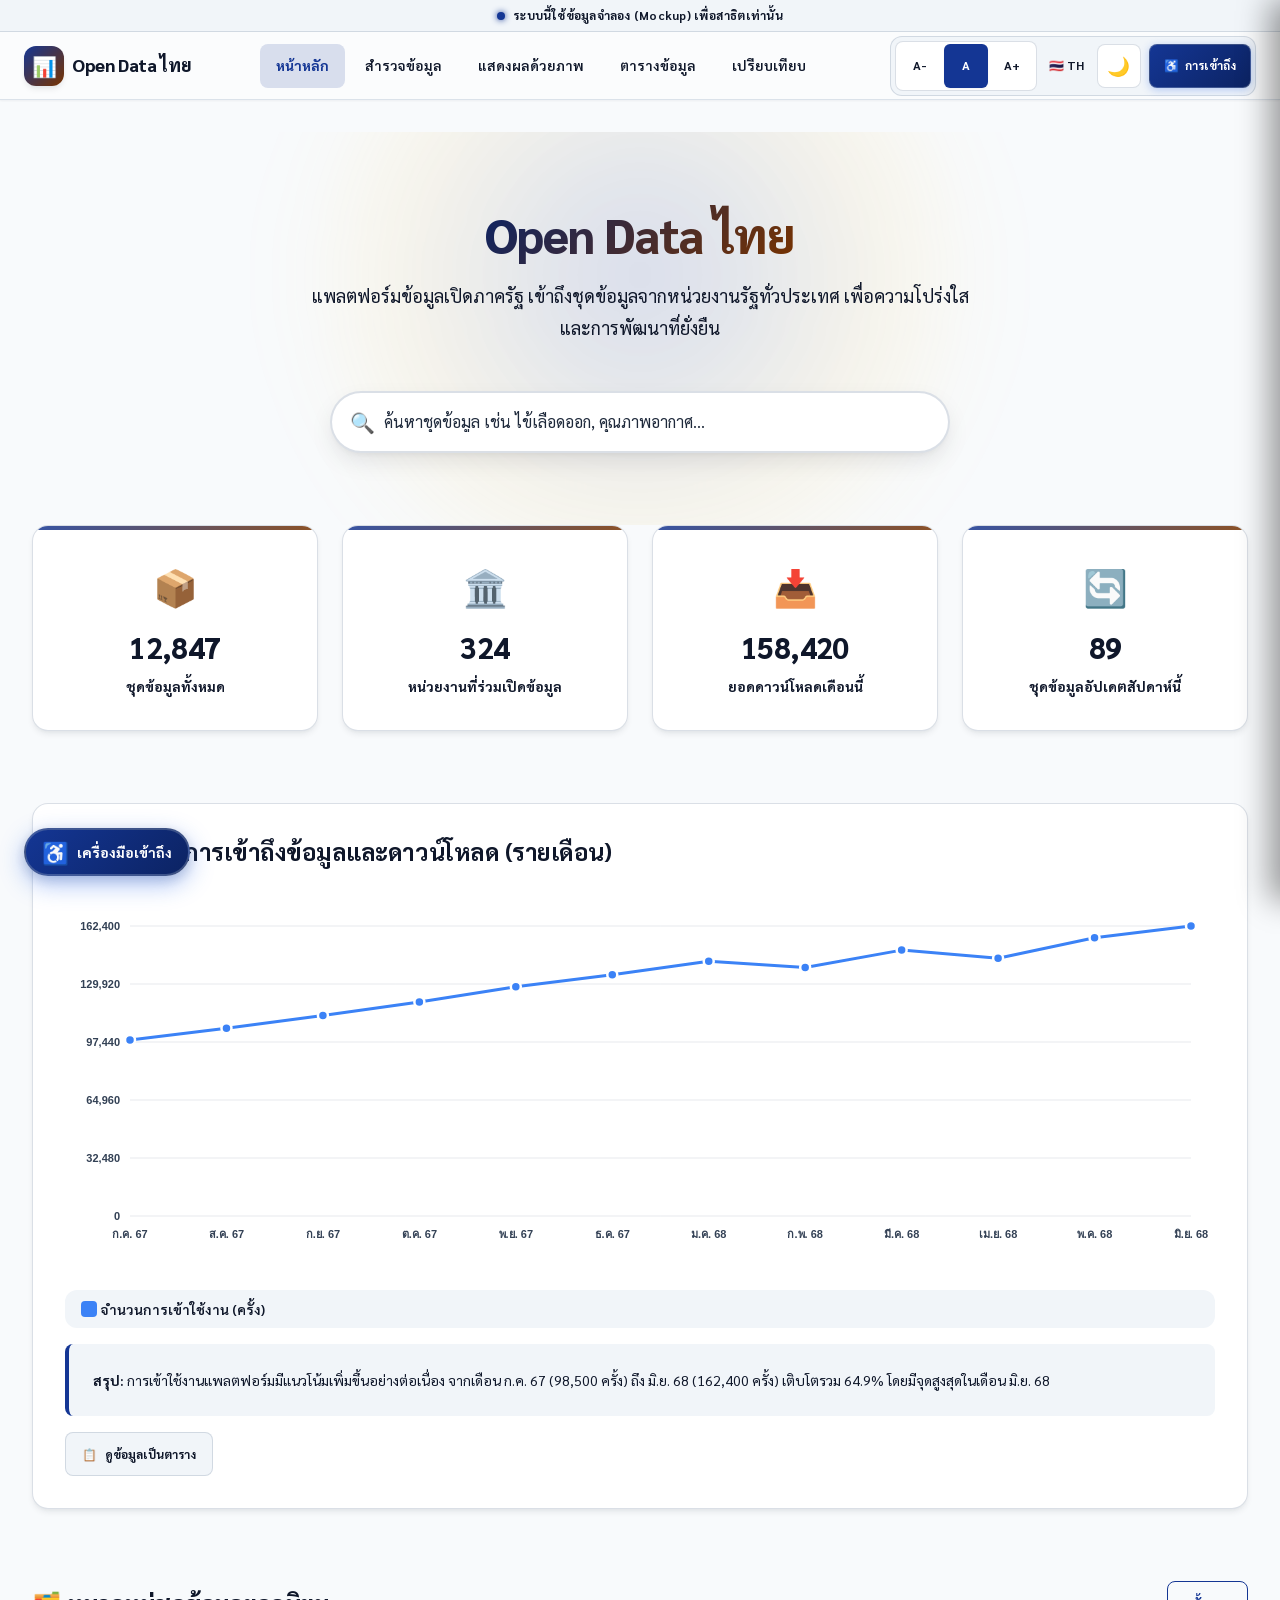
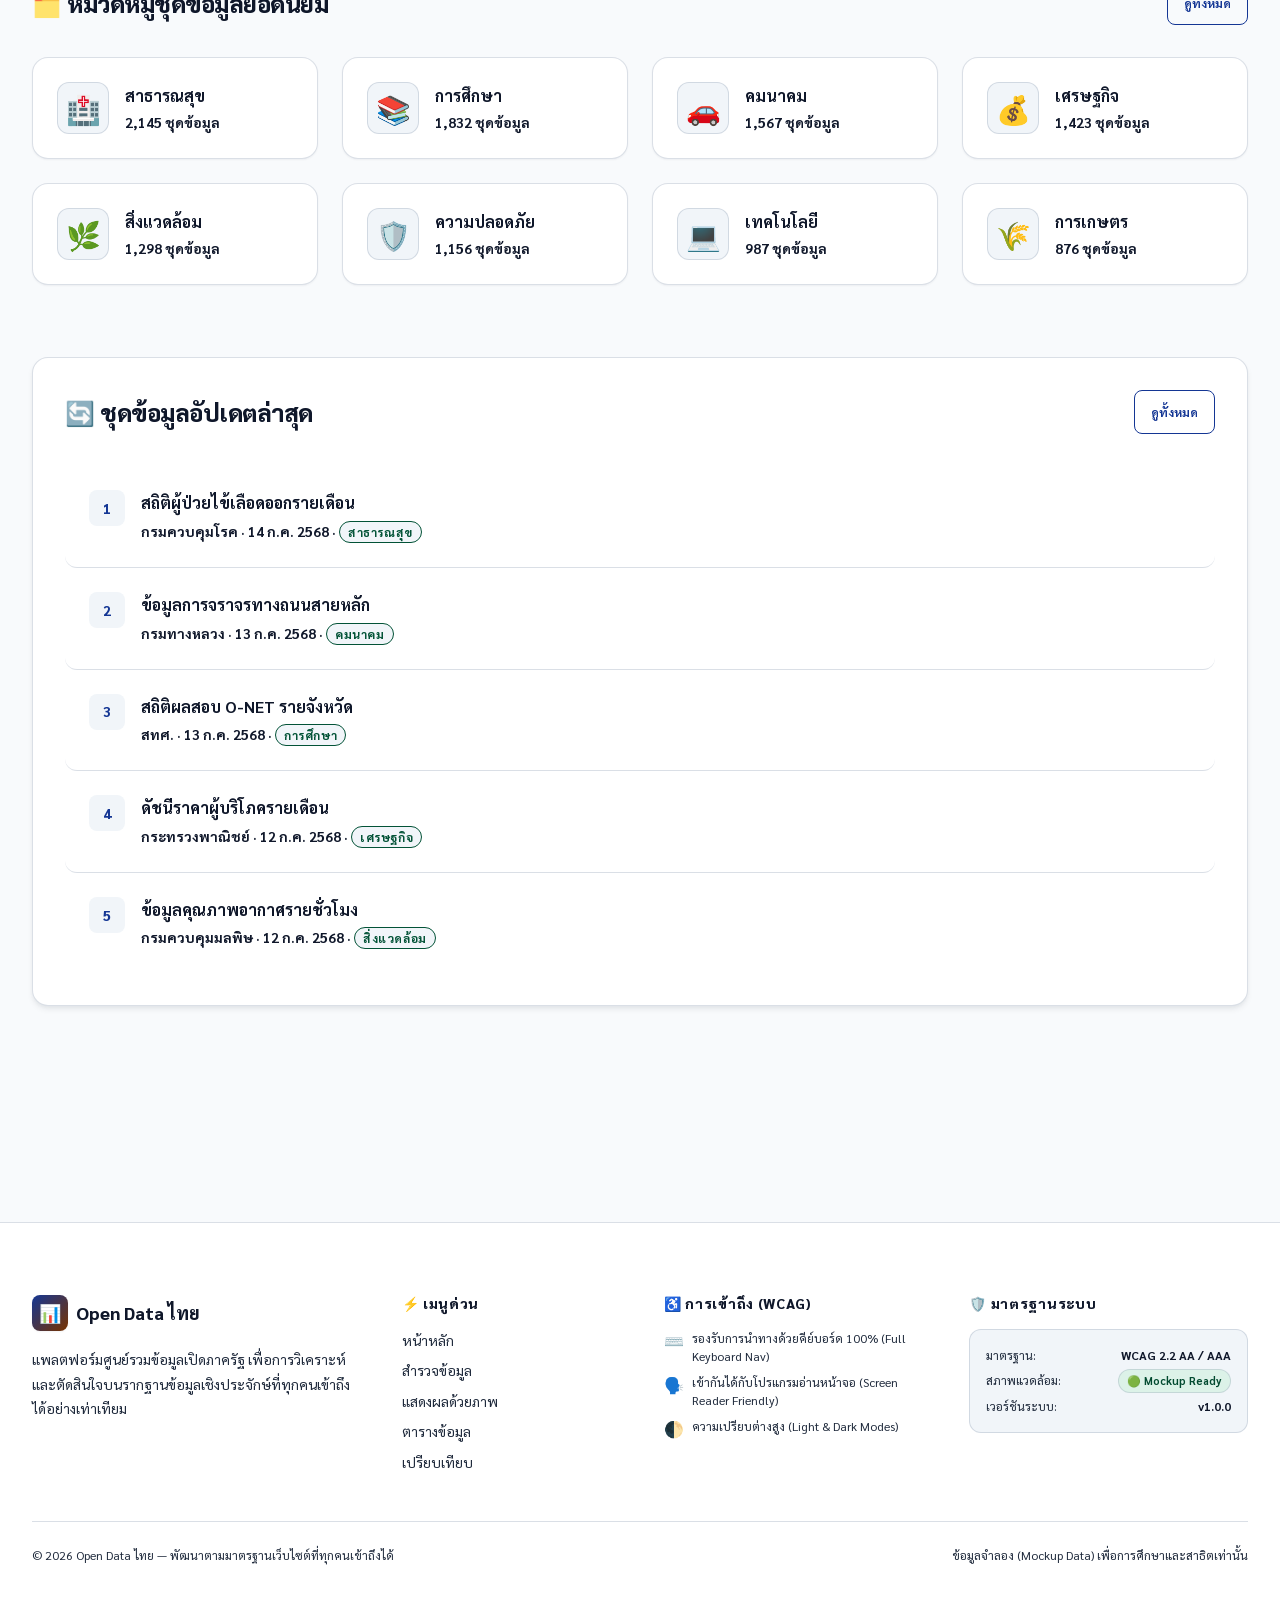
==== commit fe37002e: "update 309093043043" ====
--- a/index.html
+++ b/index.html
@@ -12,28 +12,28 @@
   <link rel="stylesheet" href="css/components.css">
 </head>
 <body>
-  <a href="#main-content" class="skip-link">ข้ามไปยังเนื้อหาหลัก</a>
+  <a href="#main-content" class="skip-link" data-i18n="skip.main">ข้ามไปยังเนื้อหาหลัก</a>
 
   <div class="mockup-banner" role="status" aria-label="ข้อมูลจำลอง">
     <span class="mockup-dot" aria-hidden="true"></span>
-    ระบบนี้ใช้ข้อมูลจำลอง (<span lang="en">Mockup</span>) เพื่อสาธิตเท่านั้น
+    <span data-i18n="banner.mockup">ระบบนี้ใช้ข้อมูลจำลอง (<span lang="en">Mockup</span>) เพื่อสาธิตเท่านั้น</span>
   </div>
 
   <header class="site-nav" role="banner">
     <div class="nav-inner">
-      <a href="index.html" class="nav-brand" aria-label="Open Data ไทย หน้าหลัก">
+      <a href="index.html" class="nav-brand" aria-label="Open Data ไทย หน้าหลัก" data-i18n-aria-label="nav.brand">
         <span class="brand-icon" aria-hidden="true">📊</span>
-        <span lang="en">Open Data</span> ไทย
+        <span data-i18n="nav.brand"><span lang="en">Open Data</span> ไทย</span>
       </a>
       <nav id="nav-links" class="nav-links" data-open="false" aria-label="เมนูหลัก">
-        <a href="index.html" class="nav-link" aria-current="page">หน้าหลัก</a>
-        <a href="explore.html" class="nav-link">สำรวจข้อมูล</a>
-        <a href="visualization.html" class="nav-link">แสดงผลด้วยภาพ</a>
-        <a href="data-table.html" class="nav-link">ตารางข้อมูล</a>
-        <a href="compare.html" class="nav-link">เปรียบเทียบ</a>
+        <a href="index.html" class="nav-link" aria-current="page" data-i18n="nav.home">หน้าหลัก</a>
+        <a href="explore.html" class="nav-link" data-i18n="nav.explore">สำรวจข้อมูล</a>
+        <a href="visualization.html" class="nav-link" data-i18n="nav.viz">แสดงผลด้วยภาพ</a>
+        <a href="data-table.html" class="nav-link" data-i18n="nav.table">ตารางข้อมูล</a>
+        <a href="compare.html" class="nav-link" data-i18n="nav.compare">เปรียบเทียบ</a>
       </nav>
       <div class="nav-actions" role="group" aria-label="เครื่องมือเสริมและการนำทาง">
-        <button type="button" class="nav-toggle" id="nav-toggle" aria-expanded="false" aria-controls="nav-links" aria-label="เปิดเมนูนำทาง">☰</button>
+        <button type="button" class="nav-toggle" id="nav-toggle" aria-expanded="false" aria-controls="nav-links" aria-label="เปิดเมนูนำทาง" data-i18n-aria-label="nav.toggle.label">☰</button>
       </div>
     </div>
   </header>
@@ -43,20 +43,20 @@
 
       <!-- Hero Section -->
       <section class="hero" aria-labelledby="hero-title">
-        <h1 id="hero-title" class="text-gradient"><span lang="en">Open Data</span> ไทย</h1>
-        <p>แพลตฟอร์มข้อมูลเปิดภาครัฐ เข้าถึงชุดข้อมูลจากหน่วยงานรัฐทั่วประเทศ เพื่อความโปร่งใสและการพัฒนาที่ยั่งยืน</p>
+        <h1 id="hero-title" class="text-gradient" data-i18n="hero.title"><span lang="en">Open Data</span> ไทย</h1>
+        <p data-i18n="hero.desc">แพลตฟอร์มข้อมูลเปิดภาครัฐ เข้าถึงชุดข้อมูลจากหน่วยงานรัฐทั่วประเทศ เพื่อความโปร่งใสและการพัฒนาที่ยั่งยืน</p>
 
         <div class="search-box">
-          <label for="search-home" class="sr-only">ค้นหาชุดข้อมูล</label>
+          <label for="search-home" class="sr-only" data-i18n="explore.search.label">ค้นหาชุดข้อมูล</label>
           <span class="search-icon" aria-hidden="true">🔍</span>
-          <input type="search" id="search-home" placeholder="ค้นหาชุดข้อมูล เช่น ไข้เลือดออก, คุณภาพอากาศ..." autocomplete="off">
+          <input type="search" id="search-home" placeholder="ค้นหาชุดข้อมูล เช่น ไข้เลือดออก, คุณภาพอากาศ..." data-i18n-placeholder="hero.search.placeholder" autocomplete="off">
         </div>
         <div id="search-results" role="status" aria-live="polite" class="sr-only"></div>
       </section>
 
       <!-- Stats -->
       <section class="section" aria-labelledby="stats-title">
-        <h2 id="stats-title" class="sr-only">ตัวเลขสำคัญ</h2>
+        <h2 id="stats-title" class="sr-only" data-i18n="stats.title">ตัวเลขสำคัญ</h2>
         <div class="grid grid-4" id="stats-grid">
           <!-- Populated by JS -->
         </div>
@@ -66,7 +66,7 @@
       <section class="section" aria-labelledby="trend-title">
         <div class="chart-container">
           <div class="chart-header">
-            <h2 id="trend-title">แนวโน้มการเข้าใช้งาน</h2>
+            <h2 id="trend-title" data-i18n="home.chart.title">แนวโน้มการเข้าใช้งาน</h2>
           </div>
           <div class="chart-canvas-wrapper">
             <canvas id="usage-chart" aria-label="กราฟเส้นแสดงแนวโน้มการเข้าใช้งานย้อนหลัง 12 เดือน"></canvas>
@@ -82,8 +82,8 @@
       <!-- Popular Categories -->
       <section class="section" aria-labelledby="categories-title">
         <div class="section-header">
-          <h2 id="categories-title">หมวดข้อมูลยอดนิยม</h2>
-          <a href="explore.html" class="btn btn-outline btn-sm">ดูทั้งหมด</a>
+          <h2 id="categories-title" data-i18n="home.cats.title">หมวดข้อมูลยอดนิยม</h2>
+          <a href="explore.html" class="btn btn-outline btn-sm" data-i18n="home.view.all">ดูทั้งหมด</a>
         </div>
         <div class="grid grid-4" id="categories-grid">
           <!-- Populated by JS -->
@@ -94,8 +94,8 @@
       <section class="section" aria-labelledby="latest-title">
         <div class="card">
           <div class="section-header">
-            <h2 id="latest-title">ชุดข้อมูลอัปเดตล่าสุด</h2>
-            <a href="explore.html" class="btn btn-outline btn-sm">ดูทั้งหมด</a>
+            <h2 id="latest-title" data-i18n="home.updates.title">ชุดข้อมูลอัปเดตล่าสุด</h2>
+            <a href="explore.html" class="btn btn-outline btn-sm" data-i18n="home.view.all">ดูทั้งหมด</a>
           </div>
           <div id="latest-list" role="list">
             <!-- Populated by JS -->
@@ -111,58 +111,58 @@
       <div class="footer-grid">
         <!-- Col 1: Brand & Mission -->
         <div class="footer-col">
-          <a href="index.html" class="footer-brand" aria-label="Open Data ไทย หน้าหลักส่วนท้าย">
+          <a href="index.html" class="footer-brand" aria-label="Open Data ไทย หน้าหลักส่วนท้าย" data-i18n-aria-label="nav.brand">
             <span class="brand-icon" aria-hidden="true">📊</span>
-            <span lang="en">Open Data</span> ไทย
+            <span data-i18n="nav.brand"><span lang="en">Open Data</span> ไทย</span>
           </a>
-          <p class="footer-desc">แพลตฟอร์มศูนย์รวมข้อมูลเปิดภาครัฐ เพื่อการวิเคราะห์และตัดสินใจบนรากฐานข้อมูลเชิงประจักษ์ที่ทุกคนเข้าถึงได้อย่างเท่าเทียม</p>
+          <p class="footer-desc" data-i18n="footer.desc">แพลตฟอร์มศูนย์รวมข้อมูลเปิดภาครัฐ เพื่อการวิเคราะห์และตัดสินใจบนรากฐานข้อมูลเชิงประจักษ์ที่ทุกคนเข้าถึงได้อย่างเท่าเทียม</p>
         </div>
 
         <!-- Col 2: Quick Links -->
         <div class="footer-col">
-          <h2 class="footer-heading" id="footer-menu-title">⚡ เมนูด่วน</h2>
+          <h2 class="footer-heading" id="footer-menu-title" data-i18n="footer.quick">⚡ เมนูด่วน</h2>
           <ul class="footer-links" aria-labelledby="footer-menu-title">
-            <li><a href="index.html">หน้าหลัก</a></li>
-            <li><a href="explore.html">สำรวจชุดข้อมูล</a></li>
-            <li><a href="visualization.html">แสดงผลด้วยภาพ</a></li>
-            <li><a href="data-table.html">ตารางข้อมูลเชิงลึก</a></li>
-            <li><a href="compare.html">เปรียบเทียบรายจังหวัด</a></li>
+            <li><a href="index.html" data-i18n="nav.home">หน้าหลัก</a></li>
+            <li><a href="explore.html" data-i18n="nav.explore">สำรวจชุดข้อมูล</a></li>
+            <li><a href="visualization.html" data-i18n="nav.viz">แสดงผลด้วยภาพ</a></li>
+            <li><a href="data-table.html" data-i18n="nav.table">ตารางข้อมูลเชิงลึก</a></li>
+            <li><a href="compare.html" data-i18n="nav.compare">เปรียบเทียบรายจังหวัด</a></li>
           </ul>
         </div>
 
         <!-- Col 3: Accessibility Features -->
         <div class="footer-col">
-          <h2 class="footer-heading" id="footer-a11y-title">♿ การเข้าถึง (WCAG)</h2>
+          <h2 class="footer-heading" id="footer-a11y-title" data-i18n="footer.a11y">♿ การเข้าถึง (WCAG)</h2>
           <ul class="footer-feature-list" aria-labelledby="footer-a11y-title">
             <li class="footer-feature-item">
               <span class="footer-feature-icon" aria-hidden="true">⌨️</span>
-              <span>รองรับการนำทางด้วยคีย์บอร์ด 100% (<span lang="en">Full Keyboard Nav</span>)</span>
+              <span data-i18n="footer.a11y.kb">รองรับการนำทางด้วยคีย์บอร์ด 100% (<span lang="en">Full Keyboard Nav</span>)</span>
             </li>
             <li class="footer-feature-item">
               <span class="footer-feature-icon" aria-hidden="true">🗣️</span>
-              <span>เข้ากันได้กับโปรแกรมอ่านหน้าจอ (<span lang="en">Screen Reader Friendly</span>)</span>
+              <span data-i18n="footer.a11y.sr">เข้ากันได้กับโปรแกรมอ่านหน้าจอ (<span lang="en">Screen Reader Friendly</span>)</span>
             </li>
             <li class="footer-feature-item">
               <span class="footer-feature-icon" aria-hidden="true">🌓</span>
-              <span>ความเปรียบต่างสูง (<span lang="en">Light & Dark Modes</span>)</span>
+              <span data-i18n="footer.a11y.mode">ความเปรียบต่างสูง (<span lang="en">Light & Dark Modes</span>)</span>
             </li>
           </ul>
         </div>
 
         <!-- Col 4: Project Status & Standards -->
         <div class="footer-col">
-          <h2 class="footer-heading" id="footer-status-title">🛡️ มาตรฐานระบบ</h2>
+          <h2 class="footer-heading" id="footer-status-title" data-i18n="footer.standards">🛡️ มาตรฐานระบบ</h2>
           <div class="footer-status-box" aria-labelledby="footer-status-title">
             <div class="footer-status-row">
-              <span>มาตรฐาน:</span>
+              <span data-i18n="footer.std.label">มาตรฐาน:</span>
               <strong><span lang="en">WCAG 2.2 AA / AAA</span></strong>
             </div>
             <div class="footer-status-row">
-              <span>สภาพแวดล้อม:</span>
-              <span class="footer-badge success" role="status">🟢 <span lang="en">Mockup Ready</span></span>
+              <span data-i18n="footer.env.label">สภาพแวดล้อม:</span>
+              <span class="footer-badge success" role="status" data-i18n="footer.env.val">🟢 <span lang="en">Mockup Ready</span></span>
             </div>
             <div class="footer-status-row">
-              <span>เวอร์ชันระบบ:</span>
+              <span data-i18n="footer.ver.label">เวอร์ชันระบบ:</span>
               <strong><span lang="en">v1.0.0</span></strong>
             </div>
           </div>
@@ -170,14 +170,15 @@
       </div>
 
       <div class="footer-bottom">
-        <div>© 2026 <span lang="en">Open Data</span> ไทย — พัฒนาตามมาตรฐานเว็บไซต์ที่ทุกคนเข้าถึงได้</div>
+        <div data-i18n="footer.copy">© 2026 <span lang="en">Open Data</span> ไทย — พัฒนาตามมาตรฐานเว็บไซต์ที่ทุกคนเข้าถึงได้</div>
         <div class="footer-bottom-links">
-          <span>ข้อมูลจำลอง (<span lang="en">Mockup Data</span>) เพื่อการศึกษาและสาธิตเท่านั้น</span>
+          <span data-i18n="footer.disclaimer">ข้อมูลจำลอง (<span lang="en">Mockup Data</span>) เพื่อการศึกษาและสาธิตเท่านั้น</span>
         </div>
       </div>
     </div>
   </footer>
 
+  <script src="js/i18n.js"></script>
   <script src="js/mock-data.js"></script>
   <script src="js/chart.js"></script>
   <script src="js/main.js"></script>
--- a/css/styles.css
+++ b/css/styles.css
@@ -46,6 +46,14 @@
   --color-border-hover:rgba(148, 163, 184, 0.38);
   --color-glass:       #131d2f;  /* Opaque equivalent — fixes NaN contrast (was rgba(22,32,50,0.75) on #080e1a) */
   --color-active-nav-bg:#2d3f58; /* Opaque primary-glow on glass: rgba(147,197,253,0.2) on #131d2f */
+  --color-badge-bg:          #21334c;
+  --color-badge-text:        #bfdbfe;
+  --color-badge-success-bg:  #16382c;
+  --color-badge-success-text:#86efac;
+  --color-warning-bg:        #3b2d13;
+  --color-warning-text:      #fef08a;
+  --color-row-warning-bg:    #262a22;
+  --color-row-warning-hover: #2e3527;
   --color-glass-border:rgba(148, 163, 184, 0.18);
   --color-overlay:     rgba(0, 0, 0, 0.65);
 
@@ -95,6 +103,14 @@
   --color-border-hover:rgba(100, 116, 139, 0.6);
   --color-glass:       #fbfcfd;  /* Opaque equivalent — fixes NaN contrast (was rgba(255,255,255,0.88) on #f8fafc) */
   --color-active-nav-bg:#d8deed; /* Opaque primary-glow on glass: rgba(20,54,148,0.15) on #fbfcfd */
+  --color-badge-bg:          #dce5f5;
+  --color-badge-text:        #0c2363;
+  --color-badge-success-bg:  #dcf2e8;
+  --color-badge-success-text:#024a30;
+  --color-warning-bg:        #faeecd;
+  --color-warning-text:      #5c2500;
+  --color-row-warning-bg:    #fcf6e8;
+  --color-row-warning-hover: #faedd1;
   --color-glass-border:rgba(203, 213, 225, 0.65);
   --color-overlay:     rgba(15, 23, 42, 0.55);
 
@@ -491,6 +507,12 @@
 @media (max-width: 480px) {
   html { font-size: 14.5px; }
   h1 { font-size: var(--text-xl); }
+  .mockup-banner {
+    padding: 0 var(--space-sm);
+    white-space: nowrap;
+    overflow: hidden;
+    text-overflow: ellipsis;
+  }
 }
 
 /* --- Print --- */
--- a/css/components.css
+++ b/css/components.css
@@ -1011,11 +1011,11 @@
 }
 
 .data-table tbody tr.row-warning {
-  background-color: rgba(245, 158, 11, 0.08);
+  background-color: var(--color-row-warning-bg);
 }
 
 .data-table tbody tr.row-warning:hover {
-  background-color: rgba(245, 158, 11, 0.15);
+  background-color: var(--color-row-warning-hover);
 }
 
 /* Sticky first column */
@@ -1255,8 +1255,8 @@
 
 .sidebar {
   position: sticky;
-  top: calc(var(--nav-height) + var(--space-xl));
-  max-height: calc(100vh - var(--nav-height) - var(--space-xl) * 2);
+  top: calc(32px + var(--nav-height) + var(--space-xl));
+  max-height: calc(100vh - 32px - var(--nav-height) - var(--space-xl) * 2);
   overflow-y: auto;
   padding-right: var(--space-xs);
 }
@@ -1289,8 +1289,8 @@
   justify-content: center;
   width: 24px;
   height: 24px;
-  background: rgba(245, 158, 11, 0.18);
-  color: var(--color-warning);
+  background: var(--color-warning-bg);
+  color: var(--color-warning-text);
   border-radius: 50%;
   font-size: var(--text-xs);
   font-weight: 800;
@@ -1556,14 +1556,14 @@
   border-radius: 9999px;
   font-size: 11px;
   font-weight: 700;
-  background: var(--color-primary-glow);
-  color: var(--color-primary);
+  background: var(--color-badge-bg);
+  color: var(--color-badge-text);
   border: 1px solid var(--color-border);
 }
 
 .footer-badge.success {
-  background: rgba(110, 231, 183, 0.15);
-  color: var(--color-success);
+  background: var(--color-badge-success-bg);
+  color: var(--color-badge-success-text);
 }
 
 .footer-bottom {
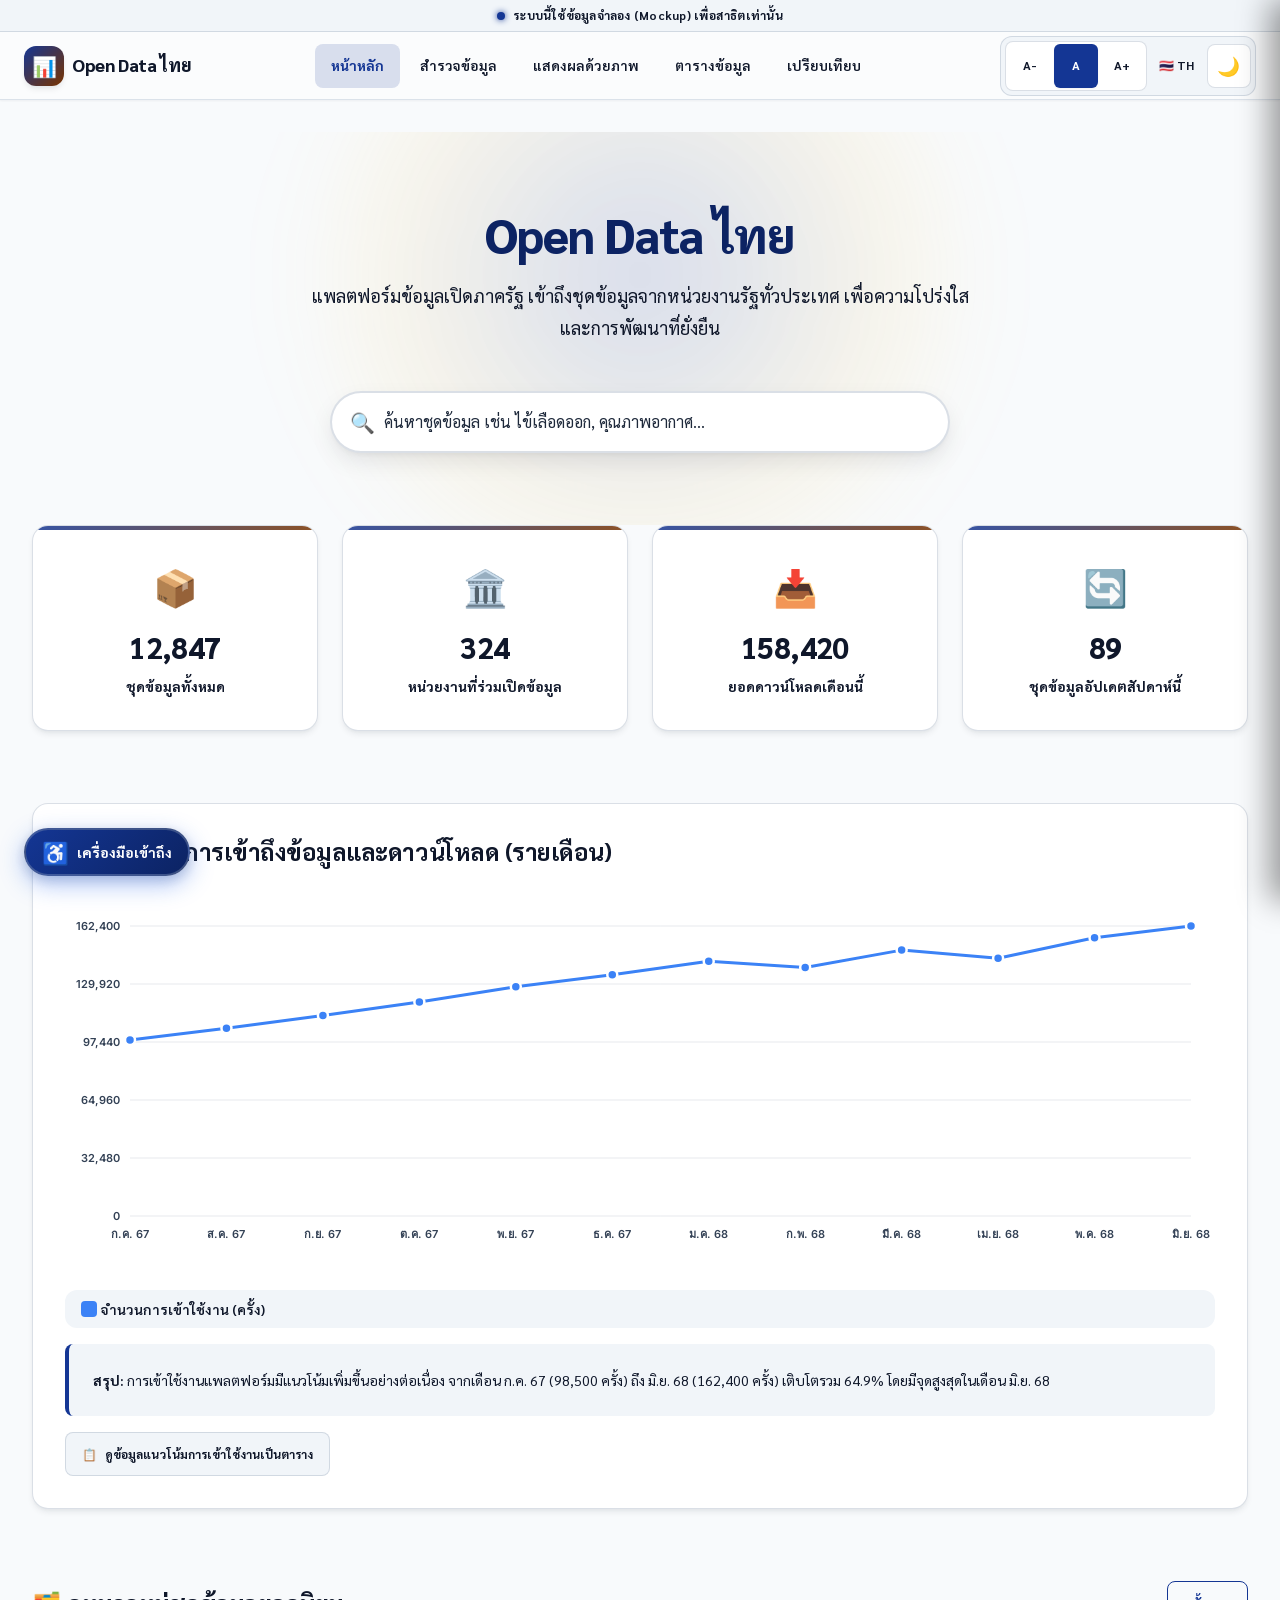
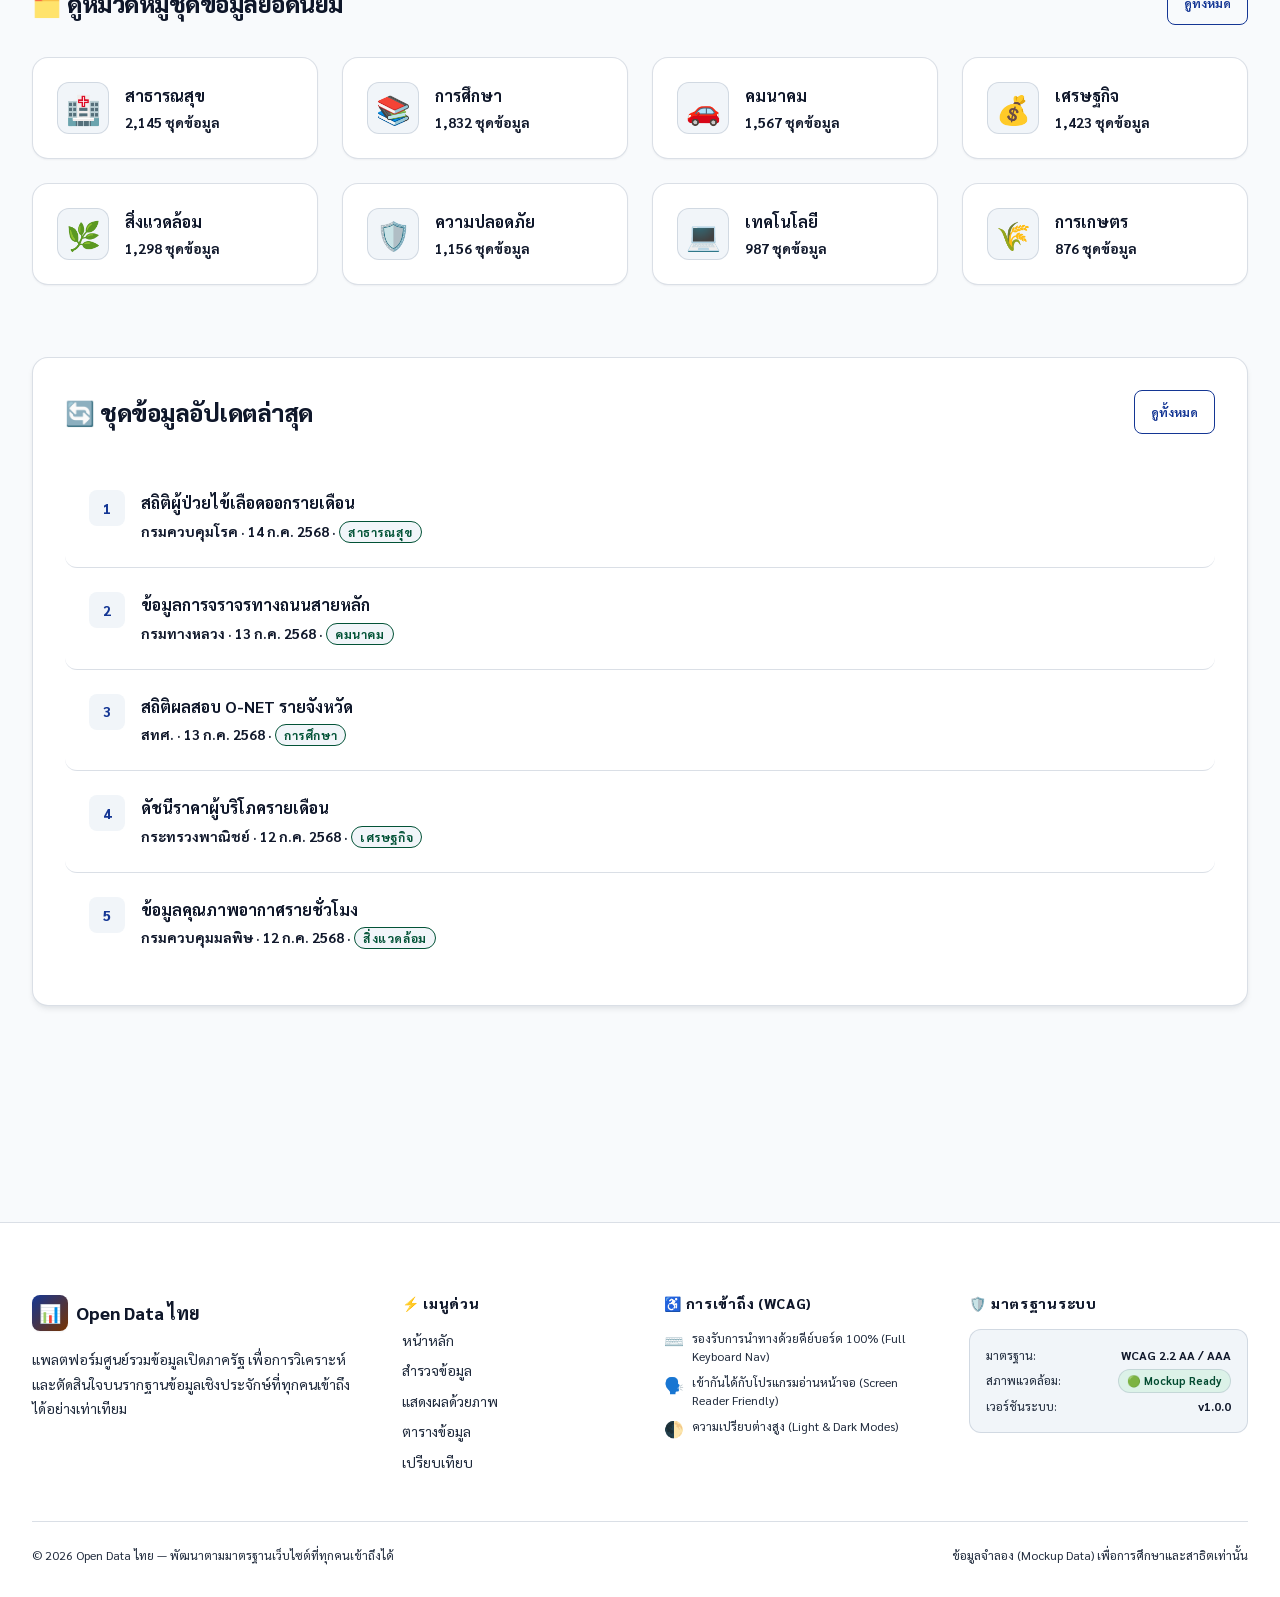
==== commit e3277c4c: "update 03003040343" ====
--- a/index.html
+++ b/index.html
@@ -66,7 +66,7 @@
       <section class="section" aria-labelledby="trend-title">
         <div class="chart-container">
           <div class="chart-header">
-            <h2 id="trend-title" data-i18n="home.chart.title">แนวโน้มการเข้าใช้งาน</h2>
+            <h2 id="trend-title"><span aria-hidden="true">📈 </span><span data-i18n="home.chart.title">แนวโน้มการเข้าใช้งาน</span></h2>
           </div>
           <div class="chart-canvas-wrapper">
             <canvas id="usage-chart" aria-label="กราฟเส้นแสดงแนวโน้มการเข้าใช้งานย้อนหลัง 12 เดือน"></canvas>
@@ -82,7 +82,7 @@
       <!-- Popular Categories -->
       <section class="section" aria-labelledby="categories-title">
         <div class="section-header">
-          <h2 id="categories-title" data-i18n="home.cats.title">หมวดข้อมูลยอดนิยม</h2>
+          <h2 id="categories-title"><span aria-hidden="true">🗂️ </span><span data-i18n="home.cats.title">หมวดข้อมูลยอดนิยม</span></h2>
           <a href="explore.html" class="btn btn-outline btn-sm" data-i18n="home.view.all">ดูทั้งหมด</a>
         </div>
         <div class="grid grid-4" id="categories-grid">
@@ -94,7 +94,7 @@
       <section class="section" aria-labelledby="latest-title">
         <div class="card">
           <div class="section-header">
-            <h2 id="latest-title" data-i18n="home.updates.title">ชุดข้อมูลอัปเดตล่าสุด</h2>
+            <h2 id="latest-title"><span aria-hidden="true">🔄 </span><span data-i18n="home.updates.title">ชุดข้อมูลอัปเดตล่าสุด</span></h2>
             <a href="explore.html" class="btn btn-outline btn-sm" data-i18n="home.view.all">ดูทั้งหมด</a>
           </div>
           <div id="latest-list" role="list">
@@ -120,7 +120,7 @@
 
         <!-- Col 2: Quick Links -->
         <div class="footer-col">
-          <h2 class="footer-heading" id="footer-menu-title" data-i18n="footer.quick">⚡ เมนูด่วน</h2>
+          <h2 class="footer-heading" id="footer-menu-title"><span aria-hidden="true">⚡ </span><span data-i18n="footer.quick">เมนูด่วน</span></h2>
           <ul class="footer-links" aria-labelledby="footer-menu-title">
             <li><a href="index.html" data-i18n="nav.home">หน้าหลัก</a></li>
             <li><a href="explore.html" data-i18n="nav.explore">สำรวจชุดข้อมูล</a></li>
@@ -132,7 +132,7 @@
 
         <!-- Col 3: Accessibility Features -->
         <div class="footer-col">
-          <h2 class="footer-heading" id="footer-a11y-title" data-i18n="footer.a11y">♿ การเข้าถึง (WCAG)</h2>
+          <h2 class="footer-heading" id="footer-a11y-title"><span aria-hidden="true">♿ </span><span data-i18n="footer.a11y">การเข้าถึง (WCAG)</span></h2>
           <ul class="footer-feature-list" aria-labelledby="footer-a11y-title">
             <li class="footer-feature-item">
               <span class="footer-feature-icon" aria-hidden="true">⌨️</span>
@@ -151,7 +151,7 @@
 
         <!-- Col 4: Project Status & Standards -->
         <div class="footer-col">
-          <h2 class="footer-heading" id="footer-status-title" data-i18n="footer.standards">🛡️ มาตรฐานระบบ</h2>
+          <h2 class="footer-heading" id="footer-status-title"><span aria-hidden="true">🛡️ </span><span data-i18n="footer.standards">มาตรฐานระบบ</span></h2>
           <div class="footer-status-box" aria-labelledby="footer-status-title">
             <div class="footer-status-row">
               <span data-i18n="footer.std.label">มาตรฐาน:</span>
--- a/css/styles.css
+++ b/css/styles.css
@@ -264,7 +264,7 @@
 
 /* --- Focus Styles (WCAG 2.4.7 / 2.4.11 / 2.4.13) --- */
 :focus-visible {
-  outline: 3px solid var(--color-primary);
+  outline: 3px solid var(--color-accent);
   outline-offset: 3px;
   border-radius: var(--radius-sm);
 }
@@ -289,33 +289,25 @@
 p {
   margin-bottom: var(--space-md);
   color: var(--color-text-2);
+  max-width: 75ch;
 }
 
 .text-gradient {
-  background: linear-gradient(135deg, var(--color-primary), var(--color-accent));
-  -webkit-background-clip: text;
-  -webkit-text-fill-color: transparent;
-  background-clip: text;
+  color: var(--color-primary-dark);
   display: inline-block;
 }
 
 [data-theme="light"] .text-gradient {
-  background: linear-gradient(135deg, var(--color-primary-dark), #783300);
-  -webkit-background-clip: text;
-  -webkit-text-fill-color: transparent;
+  color: var(--color-primary-dark);
 }
 
 [data-theme="dark"] .text-gradient {
-  background: linear-gradient(135deg, #93c5fd, #fde047);
-  -webkit-background-clip: text;
-  -webkit-text-fill-color: transparent;
+  color: var(--color-primary);
 }
 
 [data-theme="hc-yellow"] .text-gradient,
 [data-theme="hc-white"] .text-gradient,
 [data-theme="monochrome"] .text-gradient {
-  background: none;
-  -webkit-text-fill-color: var(--color-text);
   color: var(--color-text);
 }
 
--- a/css/components.css
+++ b/css/components.css
@@ -174,7 +174,7 @@
 .theme-toggle:focus-visible,
 .wcag-tool-btn:focus-visible,
 .wcag-suite-trigger:focus-visible {
-  outline: 3px solid var(--color-primary);
+  outline: 3px solid var(--color-accent);
   outline-offset: 2px;
 }
 
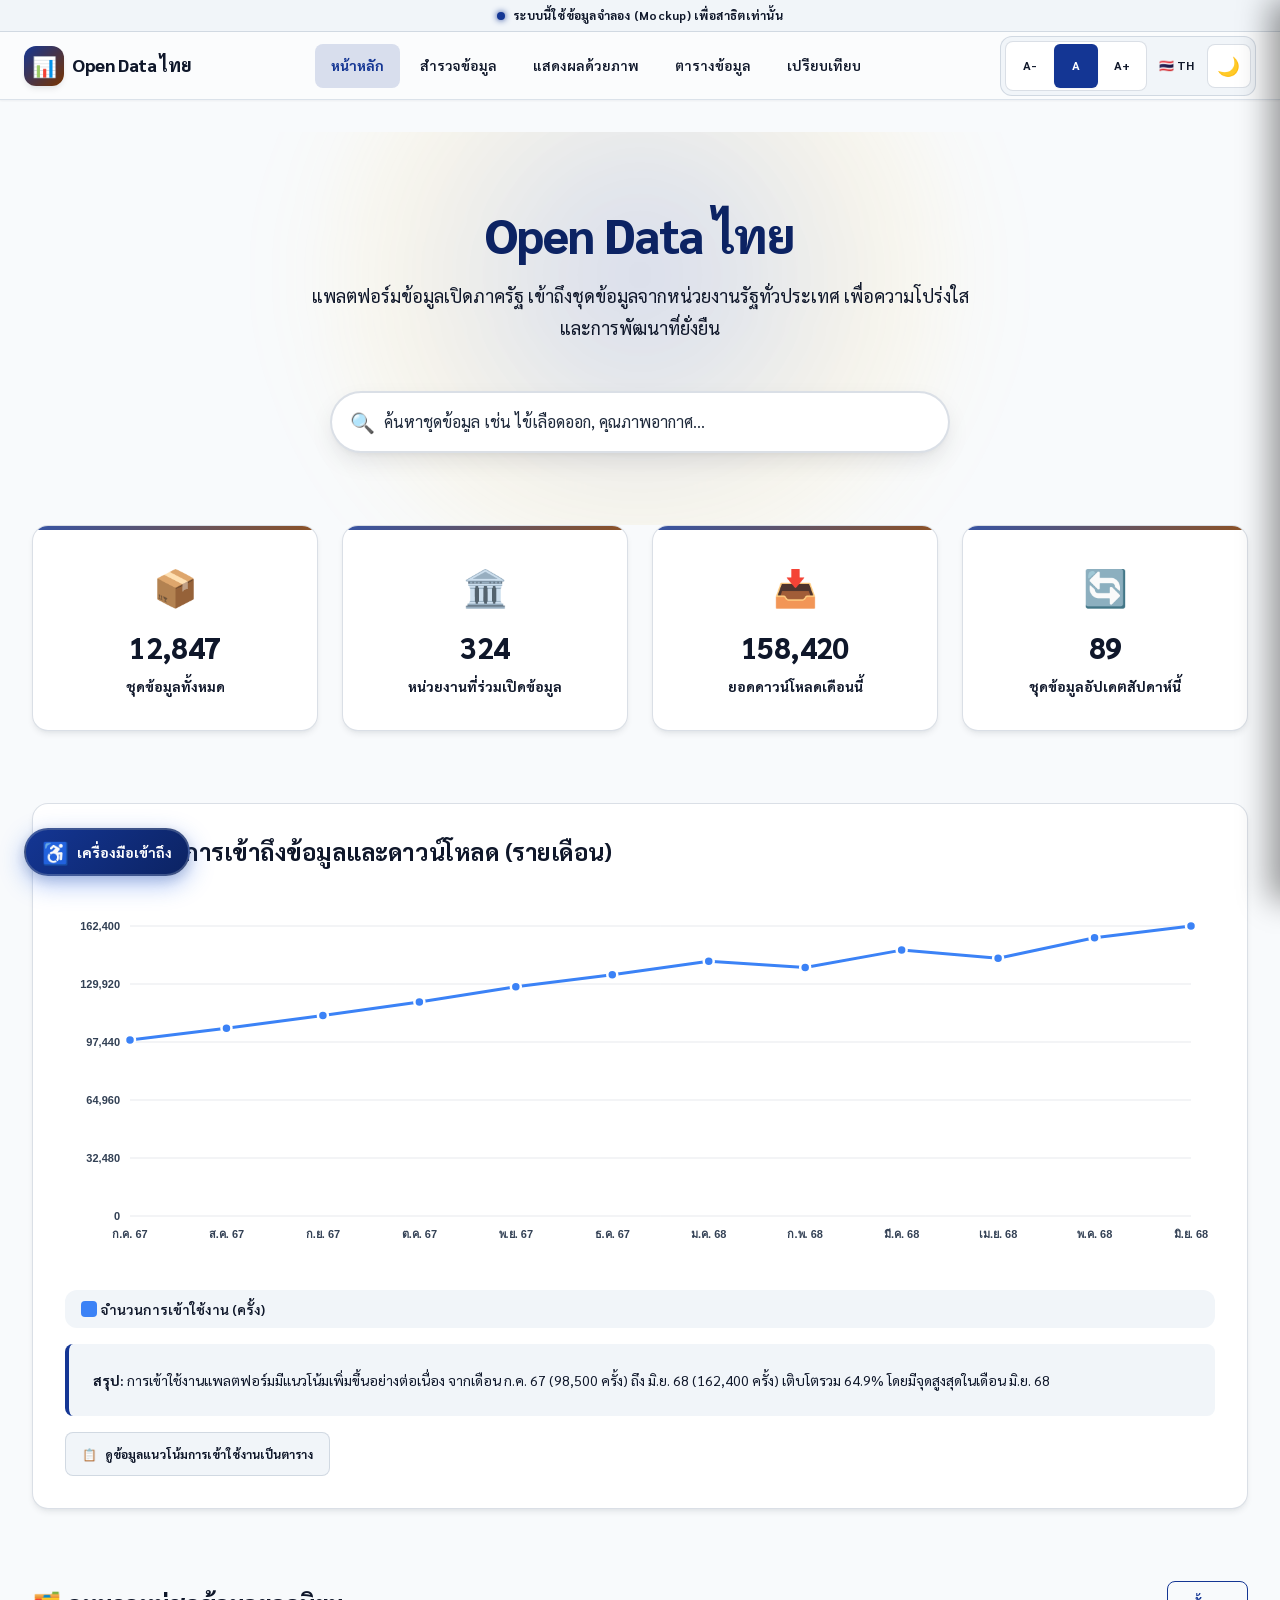
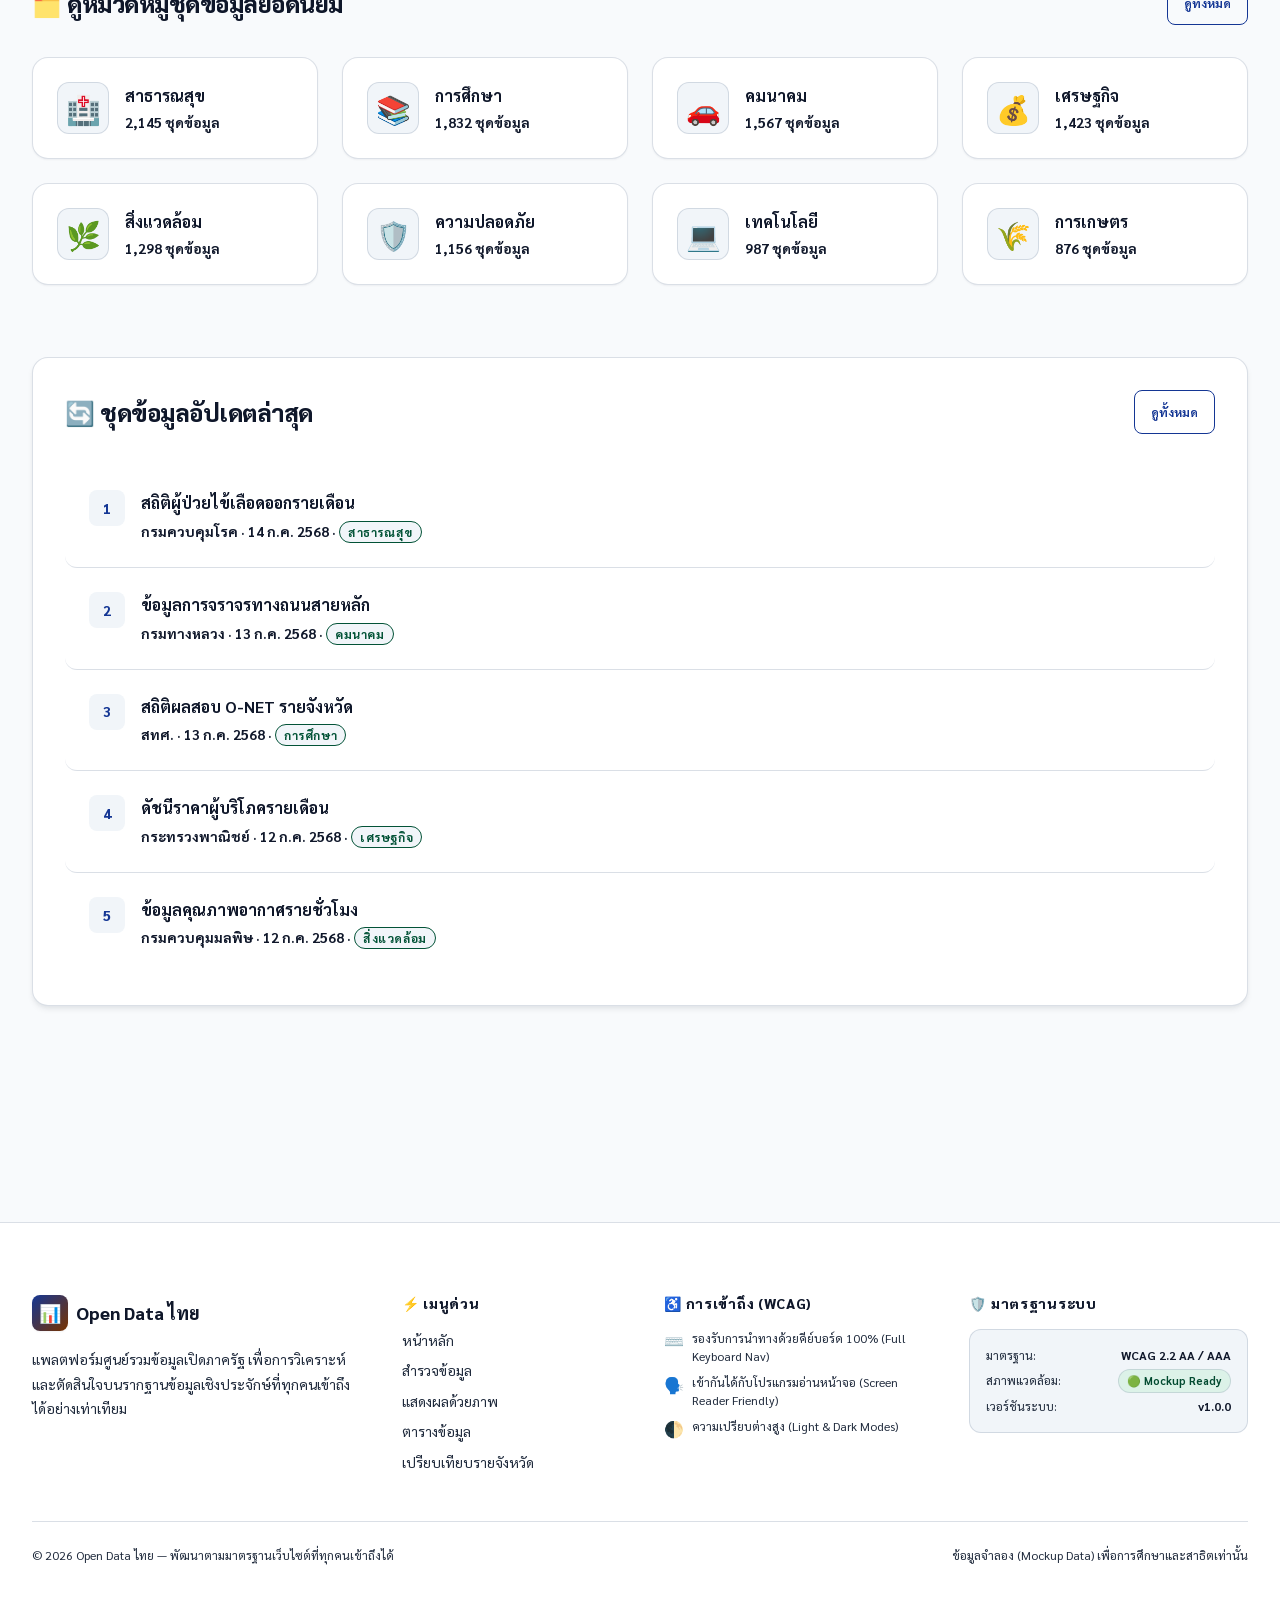
==== commit 1c6ec605: "update 9343003403" ====
--- a/index.html
+++ b/index.html
@@ -30,7 +30,7 @@
         <a href="explore.html" class="nav-link" data-i18n="nav.explore">สำรวจข้อมูล</a>
         <a href="visualization.html" class="nav-link" data-i18n="nav.viz">แสดงผลด้วยภาพ</a>
         <a href="data-table.html" class="nav-link" data-i18n="nav.table">ตารางข้อมูล</a>
-        <a href="compare.html" class="nav-link" data-i18n="nav.compare">เปรียบเทียบ</a>
+        <a href="compare.html" class="nav-link" aria-label="เปรียบเทียบข้อมูลสถิติผู้ป่วยไข้เลือดออกรายจังหวัด" data-i18n="nav.compare" data-i18n-aria-label="nav.compare.aria">เปรียบเทียบ</a>
       </nav>
       <div class="nav-actions" role="group" aria-label="เครื่องมือเสริมและการนำทาง">
         <button type="button" class="nav-toggle" id="nav-toggle" aria-expanded="false" aria-controls="nav-links" aria-label="เปิดเมนูนำทาง" data-i18n-aria-label="nav.toggle.label">☰</button>
@@ -83,7 +83,7 @@
       <section class="section" aria-labelledby="categories-title">
         <div class="section-header">
           <h2 id="categories-title"><span aria-hidden="true">🗂️ </span><span data-i18n="home.cats.title">หมวดข้อมูลยอดนิยม</span></h2>
-          <a href="explore.html" class="btn btn-outline btn-sm" data-i18n="home.view.all">ดูทั้งหมด</a>
+          <a href="explore.html" class="btn btn-outline btn-sm" aria-label="ดูหมวดหมู่ชุดข้อมูลยอดนิยมและรูปภาพสัญลักษณ์ทั้งหมด" data-i18n="home.view.all" data-i18n-aria-label="home.cats.viewall.aria">ดูทั้งหมด</a>
         </div>
         <div class="grid grid-4" id="categories-grid">
           <!-- Populated by JS -->
@@ -95,7 +95,7 @@
         <div class="card">
           <div class="section-header">
             <h2 id="latest-title"><span aria-hidden="true">🔄 </span><span data-i18n="home.updates.title">ชุดข้อมูลอัปเดตล่าสุด</span></h2>
-            <a href="explore.html" class="btn btn-outline btn-sm" data-i18n="home.view.all">ดูทั้งหมด</a>
+            <a href="explore.html" class="btn btn-outline btn-sm" aria-label="ดูชุดข้อมูลอัปเดตล่าสุดและรายการทั้งหมด" data-i18n="home.view.all" data-i18n-aria-label="home.updates.viewall.aria">ดูทั้งหมด</a>
           </div>
           <div id="latest-list" role="list">
             <!-- Populated by JS -->
@@ -126,7 +126,7 @@
             <li><a href="explore.html" data-i18n="nav.explore">สำรวจชุดข้อมูล</a></li>
             <li><a href="visualization.html" data-i18n="nav.viz">แสดงผลด้วยภาพ</a></li>
             <li><a href="data-table.html" data-i18n="nav.table">ตารางข้อมูลเชิงลึก</a></li>
-            <li><a href="compare.html" data-i18n="nav.compare">เปรียบเทียบรายจังหวัด</a></li>
+            <li><a href="compare.html" aria-label="เปรียบเทียบข้อมูลสถิติผู้ป่วยไข้เลือดออกรายจังหวัด" data-i18n="footer.nav.compare" data-i18n-aria-label="nav.compare.aria">เปรียบเทียบรายจังหวัด</a></li>
           </ul>
         </div>
 
